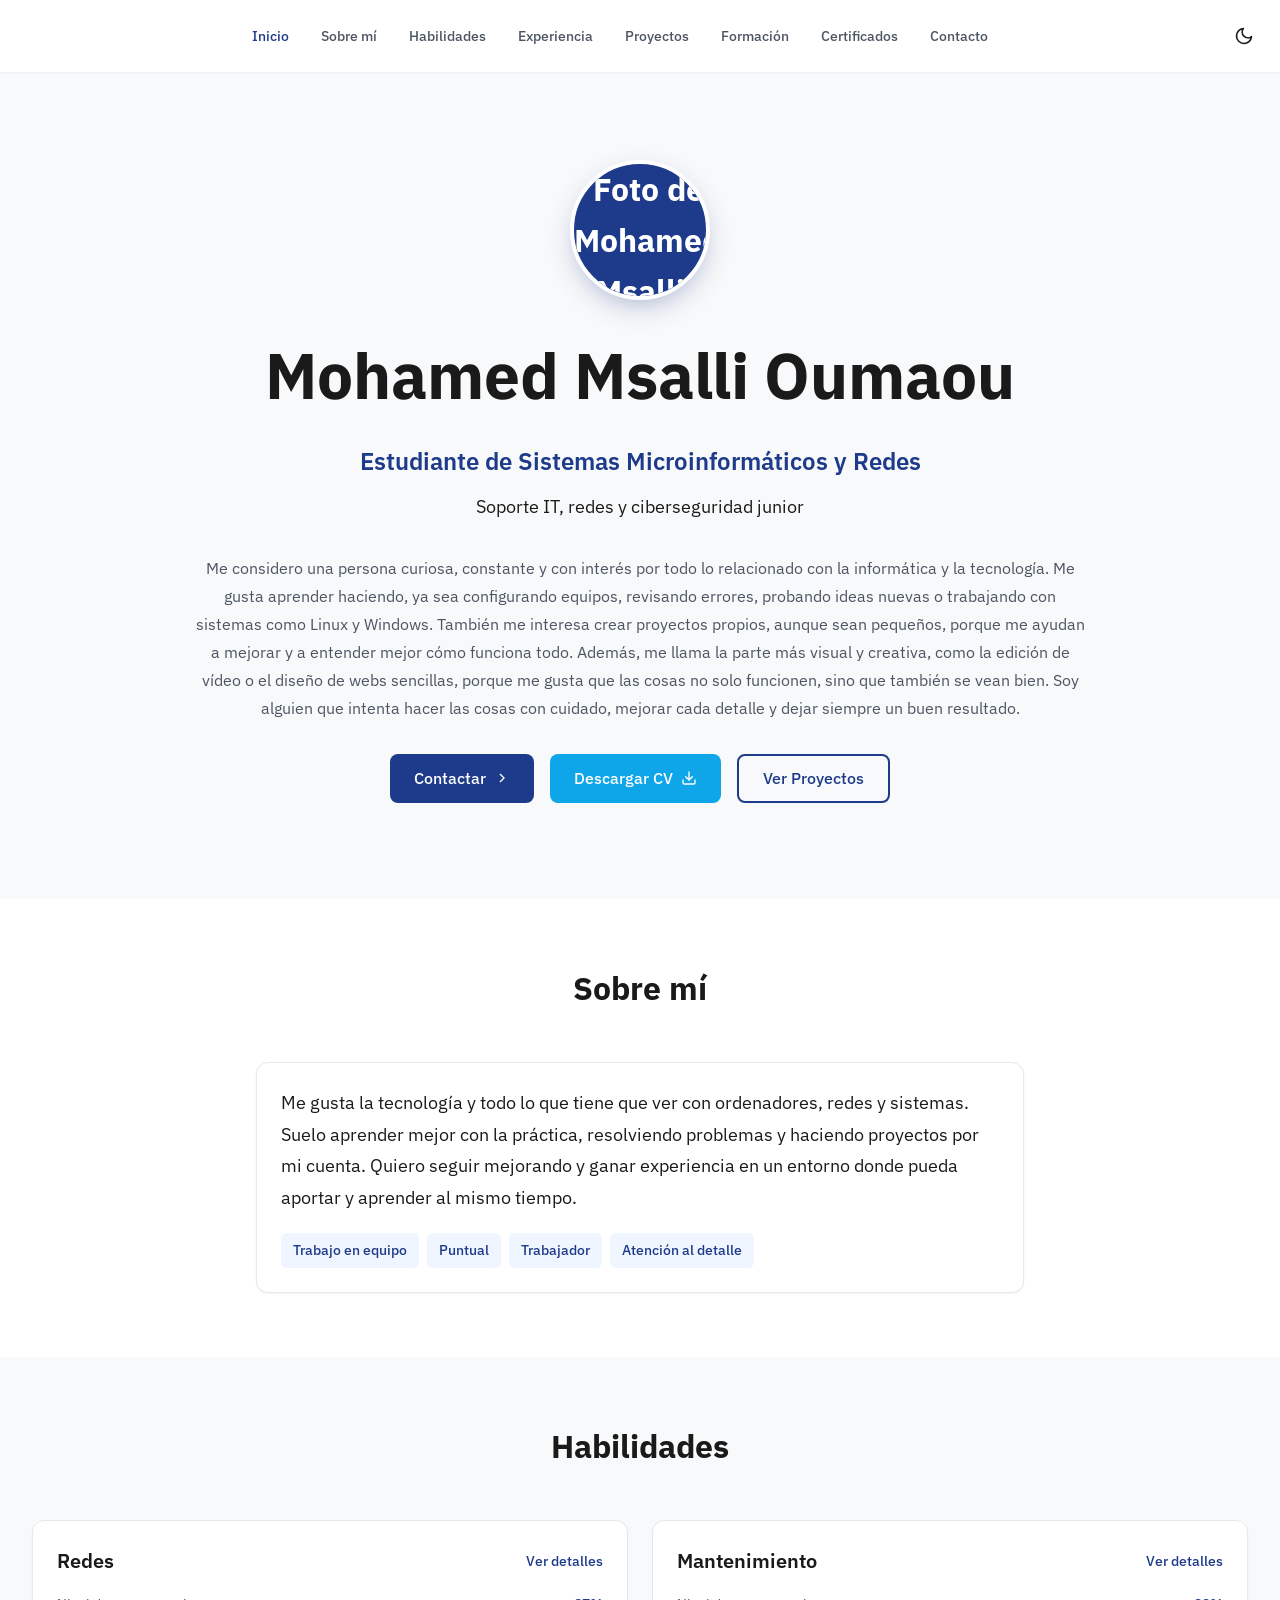
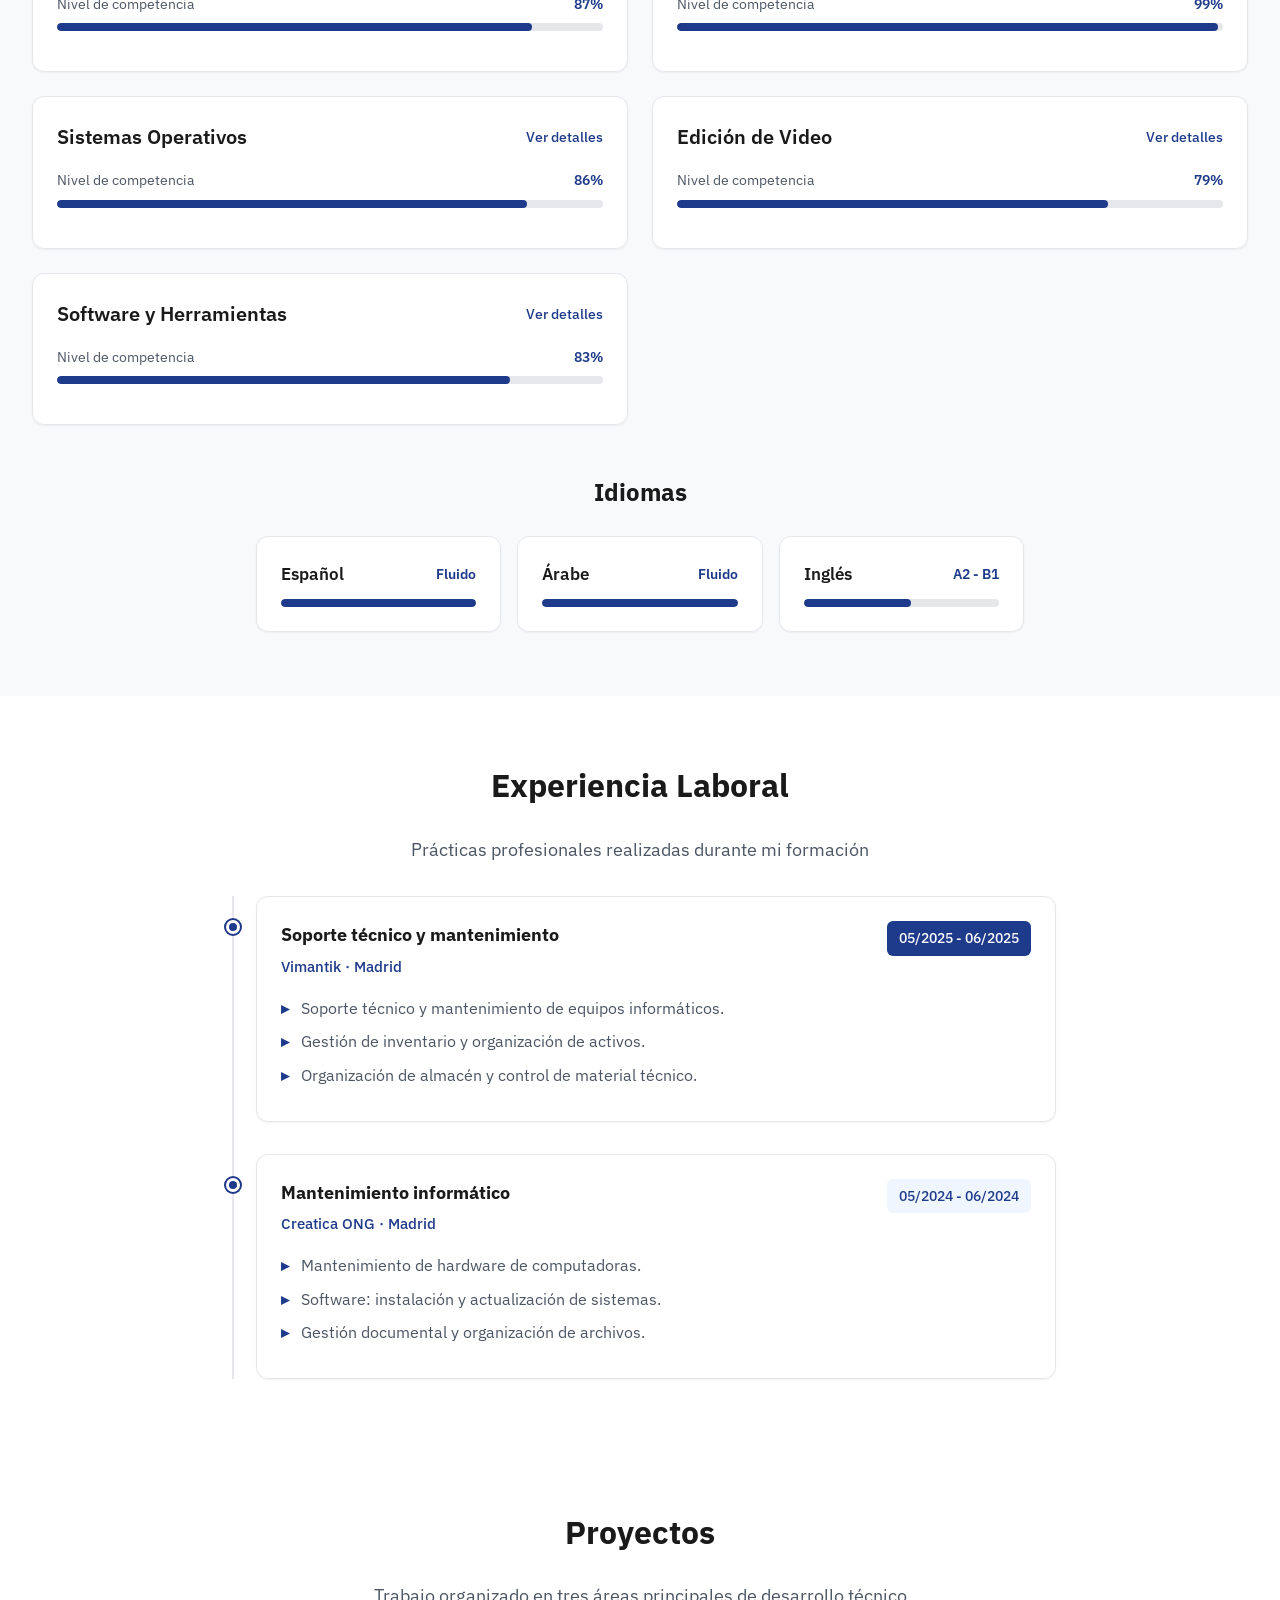
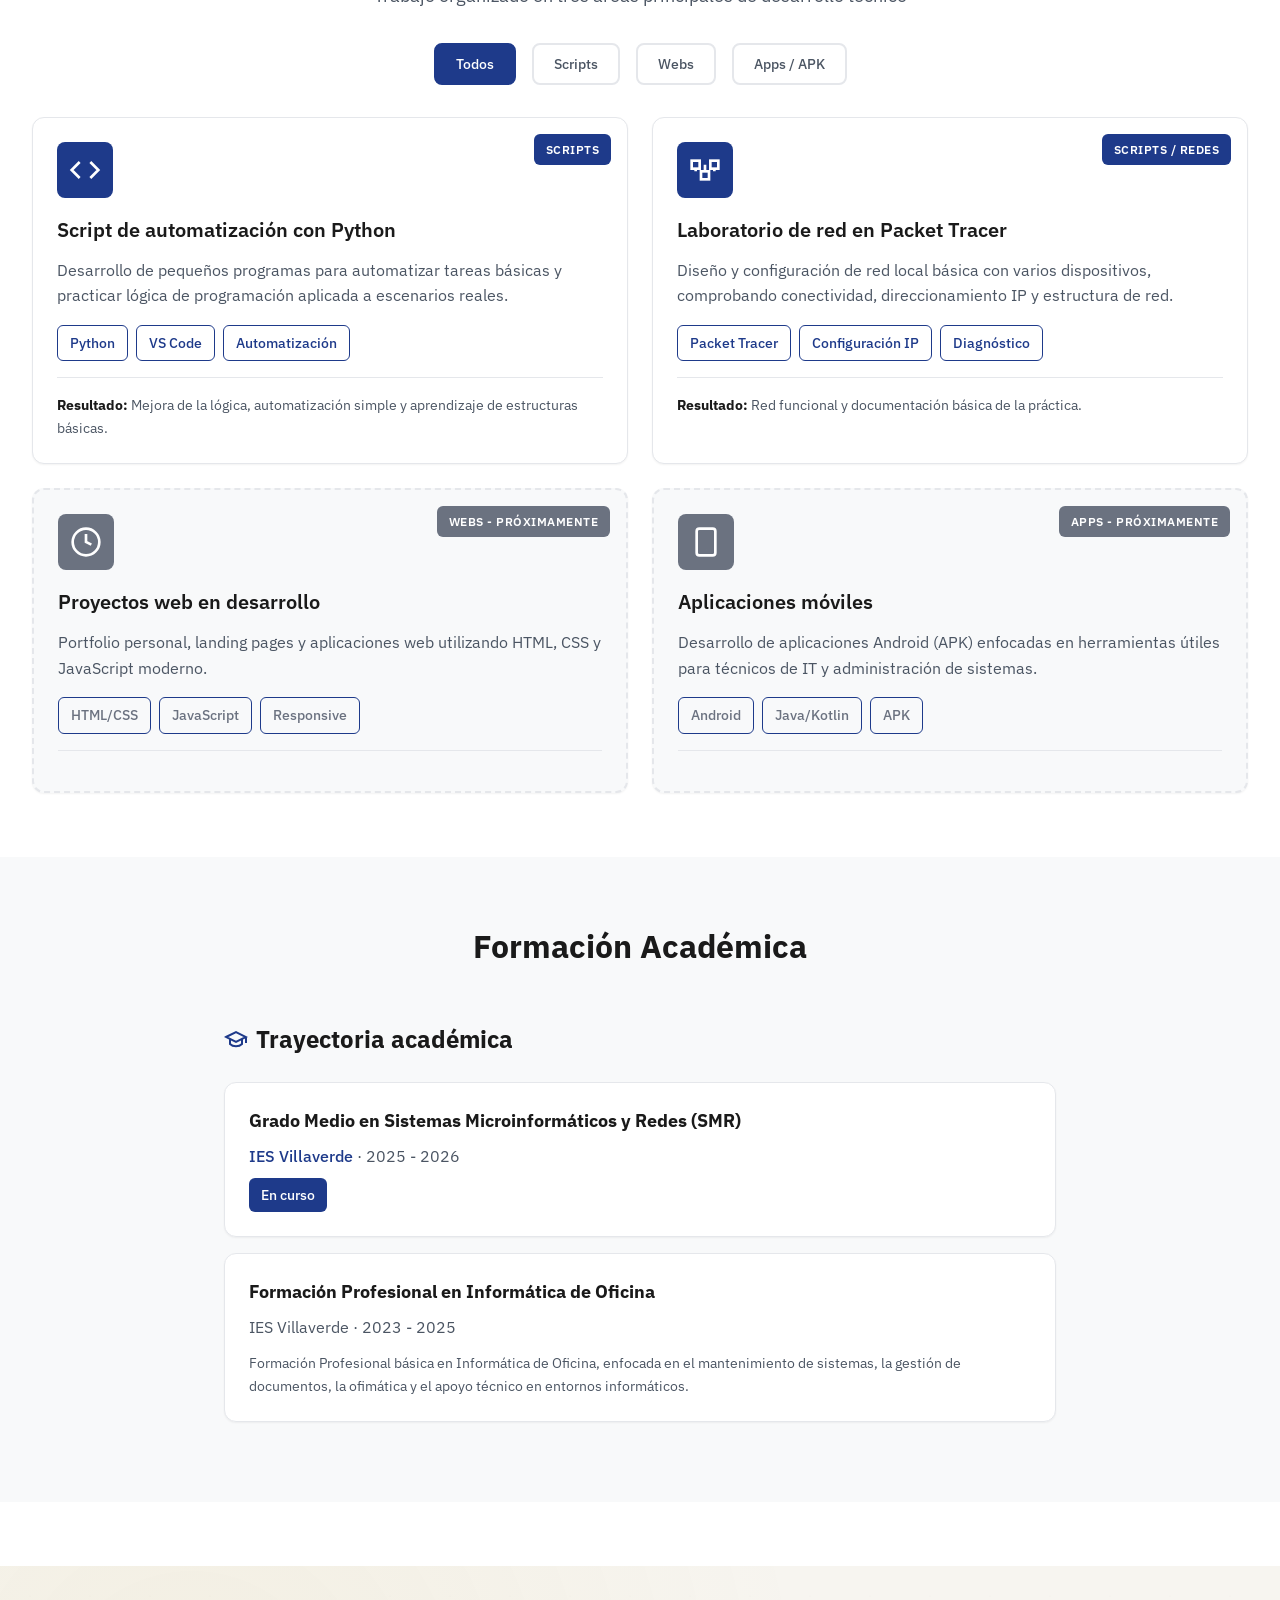
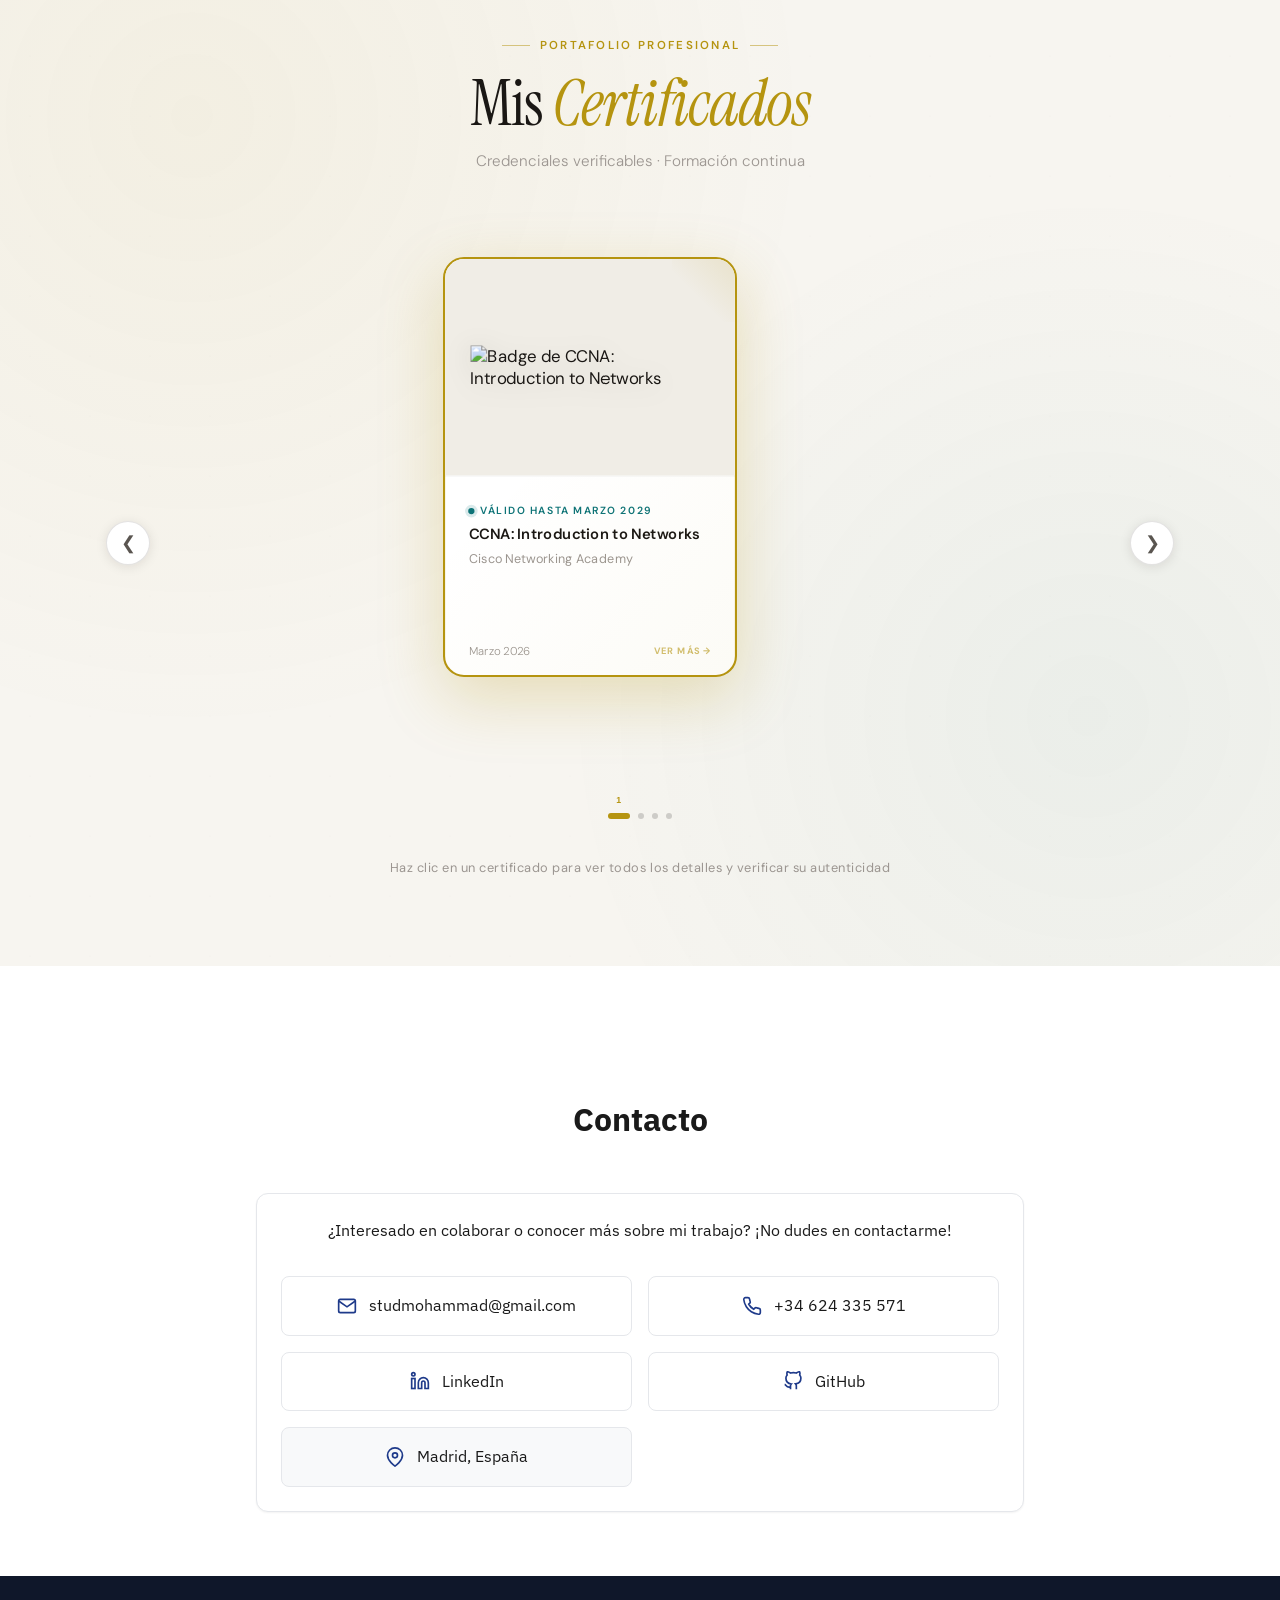
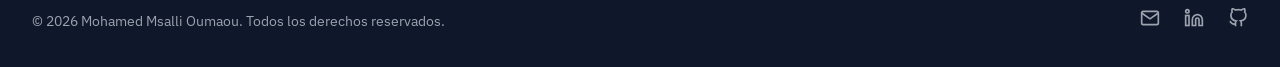
==== index.html @ a677945a "Actualizo descripciones personales, habilidades y categoría de Edición de Video" ====
<!DOCTYPE html>
<html lang="es">
<head>
    <meta charset="UTF-8">
    <meta name="viewport" content="width=device-width, initial-scale=1.0">
    <title>Mohamed Msalli Oumaou - Portfolio IT</title>
    <meta name="description" content="Portfolio de Mohamed Msalli Oumaou, estudiante de Sistemas Microinformáticos y Redes (SMR). Soporte IT, redes y ciberseguridad junior.">
    <meta name="author" content="Mohamed Msalli Oumaou">
    <meta name="theme-color" content="#1e3a8a">

    <!-- Open Graph -->
    <meta property="og:title" content="Mohamed Msalli Oumaou - Portfolio IT">
    <meta property="og:description" content="Estudiante SMR. Soporte IT, redes y ciberseguridad junior.">
    <meta property="og:type" content="website">
    <meta property="og:image" content="https://customer-assets.emergentagent.com/job_portfolio-dev-36/artifacts/97a8u0k9_17430.png">

    <!-- Favicon (emoji en SVG, sin descarga adicional) -->
    <link rel="icon" href="data:image/svg+xml,%3Csvg xmlns='http://www.w3.org/2000/svg' viewBox='0 0 100 100'%3E%3Crect width='100' height='100' rx='20' fill='%231e3a8a'/%3E%3Ctext x='50' y='67' font-size='55' font-family='Arial' font-weight='bold' text-anchor='middle' fill='white'%3EMM%3C/text%3E%3C/svg%3E">

    <link rel="stylesheet" href="style.css">
    <link rel="preconnect" href="https://fonts.googleapis.com">
    <link rel="preconnect" href="https://fonts.gstatic.com" crossorigin>
    <link href="https://fonts.googleapis.com/css2?family=IBM+Plex+Sans:wght@300;400;500;600;700&display=swap" rel="stylesheet">
</head>
<body>
    <!-- Header -->
    <header id="header" class="header">
        <div class="container">
            <div class="header-content">
                <button class="logo" onclick="scrollToSection('inicio')" aria-label="Ir al inicio"> </button>

                <!-- Desktop Navigation -->
                <nav class="nav-desktop" aria-label="Navegación principal">
                    <button class="nav-link" data-section="inicio">Inicio</button>
                    <button class="nav-link" data-section="sobre-mi">Sobre mí</button>
                    <button class="nav-link" data-section="habilidades">Habilidades</button>
                    <button class="nav-link" data-section="experiencia">Experiencia</button>
                    <button class="nav-link" data-section="proyectos">Proyectos</button>
                    <button class="nav-link" data-section="formacion">Formación</button>
                    <button class="nav-link" data-section="certificados">Certificados</button>
                    <button class="nav-link" data-section="contacto">Contacto</button>
                </nav>

                <div class="header-actions">
                    <!-- Dark mode toggle -->
                    <button class="theme-toggle" id="themeToggle" aria-label="Cambiar modo oscuro / claro" title="Cambiar tema">
                        <svg class="icon-sun" viewBox="0 0 24 24" fill="none" stroke="currentColor" stroke-width="2" stroke-linecap="round" stroke-linejoin="round">
                            <circle cx="12" cy="12" r="5"/>
                            <line x1="12" y1="1" x2="12" y2="3"/>
                            <line x1="12" y1="21" x2="12" y2="23"/>
                            <line x1="4.22" y1="4.22" x2="5.64" y2="5.64"/>
                            <line x1="18.36" y1="18.36" x2="19.78" y2="19.78"/>
                            <line x1="1" y1="12" x2="3" y2="12"/>
                            <line x1="21" y1="12" x2="23" y2="12"/>
                            <line x1="4.22" y1="19.78" x2="5.64" y2="18.36"/>
                            <line x1="18.36" y1="5.64" x2="19.78" y2="4.22"/>
                        </svg>
                        <svg class="icon-moon" viewBox="0 0 24 24" fill="none" stroke="currentColor" stroke-width="2" stroke-linecap="round" stroke-linejoin="round">
                            <path d="M21 12.79A9 9 0 1 1 11.21 3 7 7 0 0 0 21 12.79z"/>
                        </svg>
                    </button>

                    <!-- Mobile Menu Button -->
                    <button class="menu-toggle" id="menuToggle" aria-label="Abrir menú" aria-expanded="false">
                        <span class="hamburger"></span>
                    </button>
                </div>
            </div>

            <!-- Mobile Navigation -->
            <nav class="nav-mobile" id="navMobile" aria-label="Navegación móvil">
                <button class="nav-link" data-section="inicio">Inicio</button>
                <button class="nav-link" data-section="sobre-mi">Sobre mí</button>
                <button class="nav-link" data-section="habilidades">Habilidades</button>
                <button class="nav-link" data-section="experiencia">Experiencia</button>
                <button class="nav-link" data-section="proyectos">Proyectos</button>
                <button class="nav-link" data-section="formacion">Formación</button>
                <button class="nav-link" data-section="certificados">Certificados</button>
                <button class="nav-link" data-section="contacto">Contacto</button>
            </nav>
        </div>
    </header>

    <!-- Hero Section -->
    <section id="inicio" class="hero">
        <div class="container">
            <div class="hero-content">
                <div class="avatar avatar-photo">
                    <img src="https://customer-assets.emergentagent.com/job_portfolio-dev-36/artifacts/97a8u0k9_17430.png" alt="Foto de Mohamed Msalli Oumaou">
                </div>
                <h1 class="hero-title">Mohamed Msalli Oumaou</h1>
                <p class="hero-subtitle">Estudiante de Sistemas Microinformáticos y Redes</p>
                <p class="hero-role">Soporte IT, redes y ciberseguridad junior</p>
                <p class="hero-description">Me considero una persona curiosa, constante y con interés por todo lo relacionado con la informática y la tecnología. Me gusta aprender haciendo, ya sea configurando equipos, revisando errores, probando ideas nuevas o trabajando con sistemas como Linux y Windows. También me interesa crear proyectos propios, aunque sean pequeños, porque me ayudan a mejorar y a entender mejor cómo funciona todo. Además, me llama la parte más visual y creativa, como la edición de vídeo o el diseño de webs sencillas, porque me gusta que las cosas no solo funcionen, sino que también se vean bien. Soy alguien que intenta hacer las cosas con cuidado, mejorar cada detalle y dejar siempre un buen resultado.</p>
                <div class="hero-buttons">
                    <button class="btn btn-primary" onclick="scrollToSection('contacto')">
                        Contactar
                        <svg class="icon" viewBox="0 0 24 24" fill="none" stroke="currentColor" stroke-width="2">
                            <path d="M9 18l6-6-6-6"/>
                        </svg>
                    </button>
                    <a class="btn btn-primary btn-download" href="CV_Mohamed_Msalli_Oumaou.pdf" download>
                        Descargar CV
                        <svg class="icon" viewBox="0 0 24 24" fill="none" stroke="currentColor" stroke-width="2" stroke-linecap="round" stroke-linejoin="round">
                            <path d="M21 15v4a2 2 0 0 1-2 2H5a2 2 0 0 1-2-2v-4"/>
                            <polyline points="7 10 12 15 17 10"/>
                            <line x1="12" y1="15" x2="12" y2="3"/>
                        </svg>
                    </a>
                    <button class="btn btn-outline" onclick="scrollToSection('proyectos')">Ver Proyectos</button>
                </div>
            </div>
        </div>
    </section>

    <!-- About Section -->
    <section id="sobre-mi" class="about">
        <div class="container">
            <h2 class="section-title">Sobre mí</h2>
            <div class="about-content">
                <div class="card">
                    <p class="about-text">Me gusta la tecnología y todo lo que tiene que ver con ordenadores, redes y sistemas. Suelo aprender mejor con la práctica, resolviendo problemas y haciendo proyectos por mi cuenta. Quiero seguir mejorando y ganar experiencia en un entorno donde pueda aportar y aprender al mismo tiempo.</p>
                    <div class="about-tags">
                        <span class="badge">Trabajo en equipo</span>
                        <span class="badge">Puntual</span>
                        <span class="badge">Trabajador</span>
                        <span class="badge">Atención al detalle</span>
                    </div>
                </div>
            </div>
        </div>
    </section>

    <!-- Skills Section -->
    <section id="habilidades" class="skills">
        <div class="container">
            <h2 class="section-title">Habilidades</h2>
            <div class="skills-grid" id="skillsGrid">
                <!-- Skills will be dynamically generated -->
            </div>

            <!-- Idiomas -->
            <h3 class="subsection-title">Idiomas</h3>
            <div class="languages-grid">
                <div class="card language-card">
                    <div class="language-header">
                        <span class="language-name">Español</span>
                        <span class="language-level">Fluido</span>
                    </div>
                    <div class="progress-bar">
                        <div class="progress-fill" style="width: 100%;"></div>
                    </div>
                </div>
                <div class="card language-card">
                    <div class="language-header">
                        <span class="language-name">Árabe</span>
                        <span class="language-level">Fluido</span>
                    </div>
                    <div class="progress-bar">
                        <div class="progress-fill" style="width: 100%;"></div>
                    </div>
                </div>
                <div class="card language-card">
                    <div class="language-header">
                        <span class="language-name">Inglés</span>
                        <span class="language-level">A2 - B1</span>
                    </div>
                    <div class="progress-bar">
                        <div class="progress-fill" style="width: 55%;"></div>
                    </div>
                </div>
            </div>
        </div>
    </section>

    <!-- Experience Section -->
    <section id="experiencia" class="experience">
        <div class="container">
            <h2 class="section-title">Experiencia Laboral</h2>
            <p class="section-subtitle">Prácticas profesionales realizadas durante mi formación</p>

            <div class="timeline">
                <div class="timeline-item">
                    <div class="timeline-dot"></div>
                    <div class="card timeline-card">
                        <div class="timeline-header">
                            <div>
                                <h3 class="timeline-role">Soporte técnico y mantenimiento</h3>
                                <a href="https://www.vimantik.com" target="_blank" rel="noopener noreferrer" class="timeline-company">Vimantik · Madrid</a>
                            </div>
                            <span class="badge badge-active">05/2025 - 06/2025</span>
                        </div>
                        <ul class="timeline-tasks">
                            <li>Soporte técnico y mantenimiento de equipos informáticos.</li>
                            <li>Gestión de inventario y organización de activos.</li>
                            <li>Organización de almacén y control de material técnico.</li>
                        </ul>
                    </div>
                </div>

                <div class="timeline-item">
                    <div class="timeline-dot"></div>
                    <div class="card timeline-card">
                        <div class="timeline-header">
                            <div>
                                <h3 class="timeline-role">Mantenimiento informático</h3>
                                <a href="https://www.creatica.ong/" target="_blank" rel="noopener noreferrer" class="timeline-company">Creatica ONG · Madrid</a>
                            </div>
                            <span class="badge">05/2024 - 06/2024</span>
                        </div>
                        <ul class="timeline-tasks">
                            <li>Mantenimiento de hardware de computadoras.</li>
                            <li>Software: instalación y actualización de sistemas.</li>
                            <li>Gestión documental y organización de archivos.</li>
                        </ul>
                    </div>
                </div>
            </div>
        </div>
    </section>

    <!-- Projects Section -->
    <section id="proyectos" class="projects">
        <div class="container">
            <h2 class="section-title">Proyectos</h2>
            <p class="section-subtitle">Trabajo organizado en tres áreas principales de desarrollo técnico</p>

            <!-- Project Categories -->
            <div class="project-categories">
                <button class="category-btn active" data-category="all">Todos</button>
                <button class="category-btn" data-category="scripts">Scripts</button>
                <button class="category-btn" data-category="webs">Webs</button>
                <button class="category-btn" data-category="apps">Apps / APK</button>
            </div>

            <div class="projects-grid">
                <div class="card project-card" data-category="scripts">
                    <span class="project-category-badge">Scripts</span>
                    <div class="project-icon">
                        <svg viewBox="0 0 24 24" fill="none" stroke="currentColor" stroke-width="2">
                            <polyline points="16 18 22 12 16 6"/>
                            <polyline points="8 6 2 12 8 18"/>
                        </svg>
                    </div>
                    <h3 class="project-title">Script de automatización con Python</h3>
                    <p class="project-description">Desarrollo de pequeños programas para automatizar tareas básicas y practicar lógica de programación aplicada a escenarios reales.</p>
                    <div class="project-tools">
                        <span class="badge">Python</span>
                        <span class="badge">VS Code</span>
                        <span class="badge">Automatización</span>
                    </div>
                    <div class="project-result">
                        <strong>Resultado:</strong> Mejora de la lógica, automatización simple y aprendizaje de estructuras básicas.
                    </div>
                </div>

                <div class="card project-card" data-category="scripts">
                    <span class="project-category-badge">Scripts / Redes</span>
                    <div class="project-icon">
                        <svg viewBox="0 0 24 24" fill="none" stroke="currentColor" stroke-width="2">
                            <rect x="2" y="5" width="6" height="6"/>
                            <rect x="16" y="5" width="6" height="6"/>
                            <rect x="9" y="13" width="6" height="6"/>
                            <path d="M5 11v2M19 11v2M12 13V8"/>
                        </svg>
                    </div>
                    <h3 class="project-title">Laboratorio de red en Packet Tracer</h3>
                    <p class="project-description">Diseño y configuración de red local básica con varios dispositivos, comprobando conectividad, direccionamiento IP y estructura de red.</p>
                    <div class="project-tools">
                        <span class="badge">Packet Tracer</span>
                        <span class="badge">Configuración IP</span>
                        <span class="badge">Diagnóstico</span>
                    </div>
                    <div class="project-result">
                        <strong>Resultado:</strong> Red funcional y documentación básica de la práctica.
                    </div>
                </div>

                <div class="card project-card project-placeholder" data-category="webs">
                    <span class="project-category-badge badge-future">Webs - Próximamente</span>
                    <div class="project-icon project-icon-future">
                        <svg viewBox="0 0 24 24" fill="none" stroke="currentColor" stroke-width="2">
                            <circle cx="12" cy="12" r="10"/>
                            <polyline points="12 6 12 12 16 14"/>
                        </svg>
                    </div>
                    <h3 class="project-title">Proyectos web en desarrollo</h3>
                    <p class="project-description">Portfolio personal, landing pages y aplicaciones web utilizando HTML, CSS y JavaScript moderno.</p>
                    <div class="project-tools">
                        <span class="badge badge-outline">HTML/CSS</span>
                        <span class="badge badge-outline">JavaScript</span>
                        <span class="badge badge-outline">Responsive</span>
                    </div>
                </div>

                <div class="card project-card project-placeholder" data-category="apps">
                    <span class="project-category-badge badge-future">Apps - Próximamente</span>
                    <div class="project-icon project-icon-future">
                        <svg viewBox="0 0 24 24" fill="none" stroke="currentColor" stroke-width="2">
                            <rect x="5" y="2" width="14" height="20" rx="2" ry="2"/>
                            <line x1="12" y1="18" x2="12.01" y2="18"/>
                        </svg>
                    </div>
                    <h3 class="project-title">Aplicaciones móviles</h3>
                    <p class="project-description">Desarrollo de aplicaciones Android (APK) enfocadas en herramientas útiles para técnicos de IT y administración de sistemas.</p>
                    <div class="project-tools">
                        <span class="badge badge-outline">Android</span>
                        <span class="badge badge-outline">Java/Kotlin</span>
                        <span class="badge badge-outline">APK</span>
                    </div>
                </div>
            </div>
        </div>
    </section>

    <!-- Education Section -->
    <section id="formacion" class="education">
        <div class="container">
            <h2 class="section-title">Formación Académica</h2>
            <div class="education-single">
                <div class="education-column">
                    <h3 class="column-title">
                        <svg class="icon" viewBox="0 0 24 24" fill="none" stroke="currentColor" stroke-width="2">
                            <path d="M22 10v6M2 10l10-5 10 5-10 5z"/>
                            <path d="M6 12v5c3 3 9 3 12 0v-5"/>
                        </svg>
                        Trayectoria académica
                    </h3>
                    <div class="card edu-card">
                        <h4 class="edu-title">Grado Medio en Sistemas Microinformáticos y Redes (SMR)</h4>
                        <p class="edu-institution">
                            <a href="https://site.educa.madrid.org/ies.villaverde.madrid/" target="_blank" rel="noopener noreferrer">IES Villaverde</a>
                            · 2025 - 2026
                        </p>
                        <span class="badge badge-active">En curso</span>
                    </div>
                    <div class="card edu-card">
                        <h4 class="edu-title">Formación Profesional en Informática de Oficina</h4>
                        <p class="edu-institution">IES Villaverde · 2023 - 2025</p>
                        <p class="edu-description">Formación Profesional básica en Informática de Oficina, enfocada en el mantenimiento de sistemas, la gestión de documentos, la ofimática y el apoyo técnico en entornos informáticos.</p>
                    </div>
                </div>
            </div>
        </div>
    </section>

    <!-- Certificates Section (premium 3D carousel) -->
    <section id="certificados" class="certificates-section">
        <div class="container certificates-section-inner">
            <iframe
                id="certsFrame"
                src="certificados-premium.html"
                title="Certificados"
                loading="lazy"
                class="certs-iframe"
            ></iframe>
        </div>
    </section>

    <!-- Contact Section -->
    <section id="contacto" class="contact">
        <div class="container">
            <h2 class="section-title">Contacto</h2>
            <div class="contact-content">
                <div class="card">
                    <p class="contact-intro">¿Interesado en colaborar o conocer más sobre mi trabajo? ¡No dudes en contactarme!</p>
                    <div class="contact-grid">
                        <a href="mailto:studmohammad@gmail.com" class="contact-item">
                            <svg class="icon" viewBox="0 0 24 24" fill="none" stroke="currentColor" stroke-width="2">
                                <path d="M4 4h16c1.1 0 2 .9 2 2v12c0 1.1-.9 2-2 2H4c-1.1 0-2-.9-2-2V6c0-1.1.9-2 2-2z"/>
                                <polyline points="22,6 12,13 2,6"/>
                            </svg>
                            <span>studmohammad@gmail.com</span>
                        </a>
                        <a href="tel:+34624335571" class="contact-item">
                            <svg class="icon" viewBox="0 0 24 24" fill="none" stroke="currentColor" stroke-width="2">
                                <path d="M22 16.92v3a2 2 0 0 1-2.18 2 19.79 19.79 0 0 1-8.63-3.07 19.5 19.5 0 0 1-6-6 19.79 19.79 0 0 1-3.07-8.67A2 2 0 0 1 4.11 2h3a2 2 0 0 1 2 1.72 12.84 12.84 0 0 0 .7 2.81 2 2 0 0 1-.45 2.11L8.09 9.91a16 16 0 0 0 6 6l1.27-1.27a2 2 0 0 1 2.11-.45 12.84 12.84 0 0 0 2.81.7A2 2 0 0 1 22 16.92z"/>
                            </svg>
                            <span>+34 624 335 571</span>
                        </a>
                        <a href="https://linkedin.com/in/mohamed-msalli" target="_blank" rel="noopener noreferrer" class="contact-item">
                            <svg class="icon" viewBox="0 0 24 24" fill="none" stroke="currentColor" stroke-width="2">
                                <path d="M16 8a6 6 0 0 1 6 6v7h-4v-7a2 2 0 0 0-2-2 2 2 0 0 0-2 2v7h-4v-7a6 6 0 0 1 6-6z"/>
                                <rect x="2" y="9" width="4" height="12"/>
                                <circle cx="4" cy="4" r="2"/>
                            </svg>
                            <span>LinkedIn</span>
                        </a>
                        <a href="https://github.com/mohamedmsalli" target="_blank" rel="noopener noreferrer" class="contact-item">
                            <svg class="icon" viewBox="0 0 24 24" fill="none" stroke="currentColor" stroke-width="2">
                                <path d="M9 19c-5 1.5-5-2.5-7-3m14 6v-3.87a3.37 3.37 0 0 0-.94-2.61c3.14-.35 6.44-1.54 6.44-7A5.44 5.44 0 0 0 20 4.77 5.07 5.07 0 0 0 19.91 1S18.73.65 16 2.48a13.38 13.38 0 0 0-7 0C6.27.65 5.09 1 5.09 1A5.07 5.07 0 0 0 5 4.77a5.44 5.44 0 0 0-1.5 3.78c0 5.42 3.3 6.61 6.44 7A3.37 3.37 0 0 0 9 18.13V22"/>
                            </svg>
                            <span>GitHub</span>
                        </a>
                        <div class="contact-item contact-location">
                            <svg class="icon" viewBox="0 0 24 24" fill="none" stroke="currentColor" stroke-width="2">
                                <path d="M21 10c0 7-9 13-9 13s-9-6-9-13a9 9 0 0 1 18 0z"/>
                                <circle cx="12" cy="10" r="3"/>
                            </svg>
                            <span>Madrid, España</span>
                        </div>
                    </div>
                </div>
            </div>
        </div>
    </section>

    <!-- Footer -->
    <footer class="footer">
        <div class="container">
            <div class="footer-content">
                <p class="footer-text">© 2026 Mohamed Msalli Oumaou. Todos los derechos reservados.</p>
                <div class="footer-links">
                    <a href="mailto:studmohammad@gmail.com" class="footer-icon" aria-label="Email">
                        <svg viewBox="0 0 24 24" fill="none" stroke="currentColor" stroke-width="2">
                            <path d="M4 4h16c1.1 0 2 .9 2 2v12c0 1.1-.9 2-2 2H4c-1.1 0-2-.9-2-2V6c0-1.1.9-2 2-2z"/>
                            <polyline points="22,6 12,13 2,6"/>
                        </svg>
                    </a>
                    <a href="https://linkedin.com/in/mohamed-msalli" target="_blank" rel="noopener noreferrer" class="footer-icon" aria-label="LinkedIn">
                        <svg viewBox="0 0 24 24" fill="none" stroke="currentColor" stroke-width="2">
                            <path d="M16 8a6 6 0 0 1 6 6v7h-4v-7a2 2 0 0 0-2-2 2 2 0 0 0-2 2v7h-4v-7a6 6 0 0 1 6-6z"/>
                            <rect x="2" y="9" width="4" height="12"/>
                            <circle cx="4" cy="4" r="2"/>
                        </svg>
                    </a>
                    <a href="https://github.com/mohamedmsalli" target="_blank" rel="noopener noreferrer" class="footer-icon" aria-label="GitHub">
                        <svg viewBox="0 0 24 24" fill="none" stroke="currentColor" stroke-width="2">
                            <path d="M9 19c-5 1.5-5-2.5-7-3m14 6v-3.87a3.37 3.37 0 0 0-.94-2.61c3.14-.35 6.44-1.54 6.44-7A5.44 5.44 0 0 0 20 4.77 5.07 5.07 0 0 0 19.91 1S18.73.65 16 2.48a13.38 13.38 0 0 0-7 0C6.27.65 5.09 1 5.09 1A5.07 5.07 0 0 0 5 4.77a5.44 5.44 0 0 0-1.5 3.78c0 5.42 3.3 6.61 6.44 7A3.37 3.37 0 0 0 9 18.13V22"/>
                        </svg>
                    </a>
                </div>
            </div>
        </div>
    </footer>

    <!-- Certificate Modal -->
    <div id="certificateModal" class="modal" role="dialog" aria-modal="true" aria-labelledby="modalCertTitle">
        <div class="modal-content">
            <button class="modal-close" onclick="closeCertificateModal()" aria-label="Cerrar">
                <svg viewBox="0 0 24 24" fill="none" stroke="currentColor" stroke-width="2">
                    <line x1="18" y1="6" x2="6" y2="18"/>
                    <line x1="6" y1="6" x2="18" y2="18"/>
                </svg>
            </button>
            <div class="modal-body">
                <div class="modal-image-container">
                    <img id="modalCertImage" src="" alt="Certificado" class="modal-cert-image">
                    <div class="modal-zoom-controls">
                        <button onclick="zoomCertificate('in')" class="zoom-btn" aria-label="Acercar">
                            <svg viewBox="0 0 24 24" fill="none" stroke="currentColor" stroke-width="2">
                                <circle cx="11" cy="11" r="8"/>
                                <path d="m21 21-4.35-4.35"/>
                                <line x1="11" y1="8" x2="11" y2="14"/>
                                <line x1="8" y1="11" x2="14" y2="11"/>
                            </svg>
                        </button>
                        <button onclick="zoomCertificate('out')" class="zoom-btn" aria-label="Alejar">
                            <svg viewBox="0 0 24 24" fill="none" stroke="currentColor" stroke-width="2">
                                <circle cx="11" cy="11" r="8"/>
                                <path d="m21 21-4.35-4.35"/>
                                <line x1="8" y1="11" x2="14" y2="11"/>
                            </svg>
                        </button>
                        <button onclick="zoomCertificate('reset')" class="zoom-btn" aria-label="Restablecer zoom">
                            <svg viewBox="0 0 24 24" fill="none" stroke="currentColor" stroke-width="2">
                                <path d="M1 4v6h6"/>
                                <path d="M3.51 15a9 9 0 1 0 2.13-9.36L1 10"/>
                            </svg>
                        </button>
                    </div>
                </div>
                <div class="modal-info">
                    <h3 id="modalCertTitle">Certificado</h3>
                    <p id="modalCertIssuer"></p>
                    <p id="modalCertDate"></p>
                    <a id="modalCertVerify" href="#" target="_blank" rel="noopener noreferrer" class="modal-verify-btn">
                        <svg viewBox="0 0 24 24" fill="none" stroke="currentColor" stroke-width="2">
                            <polyline points="9 11 12 14 22 4"/>
                            <path d="M21 12v7a2 2 0 0 1-2 2H5a2 2 0 0 1-2-2V5a2 2 0 0 1 2-2h11"/>
                        </svg>
                        Verificar Autenticidad
                    </a>
                </div>
            </div>
        </div>
    </div>

    <script src="script.js"></script>
</body>
</html>
---- style.css ----
/* ============================================
   Reset y Variables
   ============================================ */
* {
    margin: 0;
    padding: 0;
    box-sizing: border-box;
}

:root {
    --primary-color: #1e3a8a;
    --primary-hover: #1e40af;
    --primary-dark: #0f172a;
    --secondary-color: #0ea5e9;
    --text-primary: #1a1a1a;
    --text-secondary: #4b5563;
    --text-light: #6b7280;
    --bg-primary: #ffffff;
    --bg-secondary: #f8f9fa;
    --bg-hover: #f1f5f9;
    --border-color: #e5e7eb;
    --badge-bg: #eff6ff;
    --badge-bg-hover: #dbeafe;
    --progress-track: #e5e7eb;
    --scrollbar-track: #f1f1f1;
    --shadow-sm: 0 1px 2px 0 rgba(0, 0, 0, 0.05);
    --shadow-md: 0 4px 6px -1px rgba(0, 0, 0, 0.1);
    --shadow-lg: 0 10px 15px -3px rgba(0, 0, 0, 0.1);
    --transition: all 0.3s ease;
}

/* ============================================
   Modo Oscuro (sólo cambia colores, no layout)
   ============================================ */
body.dark {
    --primary-color: #60a5fa;
    --primary-hover: #3b82f6;
    --primary-dark: #020617;
    --secondary-color: #38bdf8;
    --text-primary: #f1f5f9;
    --text-secondary: #cbd5e1;
    --text-light: #94a3b8;
    --bg-primary: #0f172a;
    --bg-secondary: #020617;
    --bg-hover: #1e293b;
    --border-color: #1e293b;
    --badge-bg: #1e293b;
    --badge-bg-hover: #334155;
    --progress-track: #1e293b;
    --scrollbar-track: #0f172a;
    --shadow-sm: 0 1px 2px 0 rgba(0, 0, 0, 0.3);
    --shadow-md: 0 4px 6px -1px rgba(0, 0, 0, 0.4);
    --shadow-lg: 0 10px 15px -3px rgba(0, 0, 0, 0.5);
}

html {
    scroll-behavior: smooth;
}

body {
    font-family: 'IBM Plex Sans', -apple-system, BlinkMacSystemFont, 'Segoe UI', 'Roboto', sans-serif;
    -webkit-font-smoothing: antialiased;
    -moz-osx-font-smoothing: grayscale;
    color: var(--text-primary);
    background-color: var(--bg-secondary);
    line-height: 1.6;
    transition: background-color 0.3s ease, color 0.3s ease;
}

.container {
    max-width: 1280px;
    margin: 0 auto;
    padding: 0 1rem;
}

/* ============================================
   Header
   ============================================ */
.header {
    position: fixed;
    top: 0;
    left: 0;
    right: 0;
    background: var(--bg-primary);
    box-shadow: var(--shadow-sm);
    z-index: 1000;
    transition: var(--transition);
}

.header-content {
    display: flex;
    justify-content: space-between;
    align-items: center;
    padding: 1rem 0;
}

.logo {
    font-size: 1.25rem;
    font-weight: 700;
    color: var(--text-primary);
    background: none;
    border: none;
    cursor: pointer;
    transition: var(--transition);
}

.logo:hover {
    color: var(--primary-color);
}

.nav-desktop {
    display: none;
    gap: 2rem;
}

.nav-link {
    background: none;
    border: none;
    font-size: 0.875rem;
    font-weight: 500;
    color: var(--text-secondary);
    cursor: pointer;
    transition: var(--transition);
    padding: 0.5rem 0;
    font-family: inherit;
}

.nav-link:hover,
.nav-link.active {
    color: var(--primary-color);
}

.header-actions {
    display: flex;
    align-items: center;
    gap: 0.5rem;
}

/* Theme toggle */
.theme-toggle {
    width: 40px;
    height: 40px;
    background: none;
    border: none;
    cursor: pointer;
    border-radius: 8px;
    display: flex;
    align-items: center;
    justify-content: center;
    color: var(--text-primary);
    transition: var(--transition);
}

.theme-toggle:hover {
    background: var(--bg-hover);
    color: var(--primary-color);
}

.theme-toggle svg {
    width: 20px;
    height: 20px;
}

.theme-toggle .icon-sun { display: none; }
.theme-toggle .icon-moon { display: block; }
body.dark .theme-toggle .icon-sun { display: block; }
body.dark .theme-toggle .icon-moon { display: none; }

.menu-toggle {
    display: flex;
    flex-direction: column;
    justify-content: center;
    align-items: center;
    width: 40px;
    height: 40px;
    background: none;
    border: none;
    cursor: pointer;
    border-radius: 8px;
    transition: var(--transition);
}

.menu-toggle:hover {
    background: var(--bg-hover);
}

.hamburger,
.hamburger::before,
.hamburger::after {
    width: 24px;
    height: 2px;
    background: var(--text-primary);
    transition: var(--transition);
}

.hamburger {
    position: relative;
}

.hamburger::before,
.hamburger::after {
    content: '';
    position: absolute;
    left: 0;
}

.hamburger::before { top: -8px; }
.hamburger::after { top: 8px; }

.menu-toggle.active .hamburger { background: transparent; }

.menu-toggle.active .hamburger::before {
    transform: rotate(45deg);
    top: 0;
}

.menu-toggle.active .hamburger::after {
    transform: rotate(-45deg);
    top: 0;
}

.nav-mobile {
    display: none;
    flex-direction: column;
    padding: 1rem 0;
    border-top: 1px solid var(--border-color);
    animation: slideDown 0.3s ease;
}

.nav-mobile.active { display: flex; }

.nav-mobile .nav-link {
    padding: 0.75rem 1rem;
    text-align: left;
    border-radius: 8px;
}

.nav-mobile .nav-link:hover,
.nav-mobile .nav-link.active {
    background: var(--bg-hover);
}

@media (min-width: 768px) {
    .nav-desktop { display: flex; }
    .menu-toggle { display: none; }
}

/* ============================================
   Hero Section
   ============================================ */
.hero {
    padding: 8rem 1rem 4rem;
    background: var(--bg-secondary);
    animation: fadeInUp 0.8s ease;
}

.hero-content {
    text-align: center;
    max-width: 56rem;
    margin: 0 auto;
}

.avatar {
    display: inline-flex;
    align-items: center;
    justify-content: center;
    width: 140px;
    height: 140px;
    border-radius: 50%;
    background: var(--primary-color);
    color: white;
    font-size: 2rem;
    font-weight: 700;
    margin-bottom: 1.5rem;
    animation: scaleIn 0.6s ease;
    overflow: hidden;
    box-shadow: 0 10px 30px -10px rgba(30, 58, 138, 0.45);
}

.avatar-photo {
    border: 4px solid var(--bg-primary);
}

.avatar-photo img {
    width: 100%;
    height: 100%;
    object-fit: cover;
    display: block;
}

.hero-title {
    font-size: 2.5rem;
    font-weight: 700;
    margin-bottom: 1rem;
    animation: fadeInUp 0.8s ease 0.2s backwards;
    color: var(--text-primary);
}

.hero-subtitle {
    font-size: 1.5rem;
    color: var(--primary-color);
    font-weight: 600;
    margin-bottom: 0.75rem;
    animation: fadeInUp 0.8s ease 0.3s backwards;
}

.hero-role {
    font-size: 1.125rem;
    color: var(--text-primary);
    margin-bottom: 2rem;
    animation: fadeInUp 0.8s ease 0.4s backwards;
}

.hero-description {
    color: var(--text-secondary);
    margin-bottom: 2rem;
    line-height: 1.75;
    animation: fadeInUp 0.8s ease 0.5s backwards;
}

.hero-buttons {
    display: flex;
    gap: 1rem;
    justify-content: center;
    flex-wrap: wrap;
    animation: fadeInUp 0.8s ease 0.6s backwards;
}

.btn {
    display: inline-flex;
    align-items: center;
    gap: 0.5rem;
    padding: 0.75rem 1.5rem;
    font-size: 1rem;
    font-weight: 500;
    border-radius: 8px;
    cursor: pointer;
    transition: var(--transition);
    border: none;
    font-family: inherit;
}

.btn-primary {
    background: var(--primary-color);
    color: white;
}

.btn-primary:hover {
    background: var(--primary-hover);
    transform: translateY(-2px);
    box-shadow: var(--shadow-md);
}

.btn-outline {
    background: transparent;
    color: var(--primary-color);
    border: 2px solid var(--primary-color);
}

.btn-outline:hover {
    background: var(--bg-hover);
    transform: translateY(-2px);
}

.btn .icon {
    width: 16px;
    height: 16px;
}

.btn-download {
    text-decoration: none;
    background: var(--secondary-color);
}

.btn-download:hover {
    background: var(--primary-hover);
    transform: translateY(-2px);
    box-shadow: var(--shadow-md);
}

/* ============================================
   Sections
   ============================================ */
section {
    padding: 4rem 1rem;
}

.about,
.projects,
.contact,
.experience,
.certificates-section {
    background: var(--bg-primary);
}

.section-title {
    text-align: center;
    font-size: 2rem;
    font-weight: 700;
    margin-bottom: 3rem;
    color: var(--text-primary);
    animation: fadeInUp 0.8s ease;
}

.subsection-title {
    text-align: center;
    font-size: 1.5rem;
    font-weight: 700;
    margin-top: 3rem;
    margin-bottom: 1.5rem;
    color: var(--text-primary);
}

/* Card */
.card {
    background: var(--bg-primary);
    border: 1px solid var(--border-color);
    border-radius: 12px;
    padding: 1.5rem;
    box-shadow: var(--shadow-sm);
    transition: var(--transition);
}

.card:hover { box-shadow: var(--shadow-md); }

/* About */
.about-content {
    max-width: 48rem;
    margin: 0 auto;
}

.about-text {
    font-size: 1.125rem;
    color: var(--text-primary);
    line-height: 1.75;
}

.about-tags {
    display: flex;
    flex-wrap: wrap;
    gap: 0.5rem;
    margin-top: 1.25rem;
}

/* ============================================
   Skills
   ============================================ */
.skills-grid {
    display: grid;
    grid-template-columns: 1fr;
    gap: 1.5rem;
}

.skill-card {
    cursor: pointer;
    position: relative;
    overflow: hidden;
}

.skill-header {
    display: flex;
    justify-content: space-between;
    align-items: center;
    margin-bottom: 1rem;
}

.skill-category {
    font-size: 1.25rem;
    font-weight: 600;
    color: var(--text-primary);
}

.skill-toggle {
    color: var(--primary-color);
    font-size: 0.875rem;
    font-weight: 500;
}

.skill-badges {
    display: flex;
    flex-wrap: wrap;
    gap: 0.5rem;
    margin-bottom: 1rem;
}

.badge {
    display: inline-block;
    padding: 0.375rem 0.75rem;
    font-size: 0.875rem;
    font-weight: 500;
    border-radius: 6px;
    background: var(--badge-bg);
    color: var(--primary-color);
    transition: var(--transition);
}

.badge:hover { background: var(--badge-bg-hover); }

.badge-active {
    background: var(--primary-color);
    color: white;
}

.progress-container { margin-top: 1rem; }

.progress-header {
    display: flex;
    justify-content: space-between;
    font-size: 0.875rem;
    margin-bottom: 0.5rem;
}

.progress-label { color: var(--text-secondary); }

.progress-value {
    color: var(--primary-color);
    font-weight: 600;
}

.progress-bar {
    width: 100%;
    height: 8px;
    background: var(--progress-track);
    border-radius: 4px;
    overflow: hidden;
}

.progress-fill {
    height: 100%;
    background: var(--primary-color);
    border-radius: 4px;
    transition: width 1s ease;
}

.skill-details {
    max-height: 0;
    overflow: hidden;
    transition: max-height 0.4s ease;
    margin-top: 1rem;
}

.skill-details.active { max-height: 1000px; }

.skill-items {
    display: flex;
    flex-direction: column;
    gap: 0.75rem;
    padding-top: 1rem;
    border-top: 1px solid var(--border-color);
}

.skill-item {
    display: flex;
    justify-content: space-between;
    align-items: center;
    font-size: 0.875rem;
}

.skill-item-name {
    color: var(--text-primary);
    font-weight: 500;
}

.skill-item-level {
    color: var(--primary-color);
    font-weight: 600;
}

/* Languages */
.languages-grid {
    display: grid;
    grid-template-columns: 1fr;
    gap: 1rem;
    max-width: 48rem;
    margin: 0 auto;
}

.language-header {
    display: flex;
    justify-content: space-between;
    align-items: center;
    margin-bottom: 0.75rem;
}

.language-name {
    font-size: 1.05rem;
    font-weight: 600;
    color: var(--text-primary);
}

.language-level {
    font-size: 0.875rem;
    color: var(--primary-color);
    font-weight: 600;
}

/* ============================================
   Experience timeline
   ============================================ */
.timeline {
    position: relative;
    max-width: 52rem;
    margin: 0 auto;
    padding-left: 2rem;
}

.timeline::before {
    content: '';
    position: absolute;
    top: 0;
    bottom: 0;
    left: 0.5rem;
    width: 2px;
    background: var(--border-color);
}

.timeline-item {
    position: relative;
    margin-bottom: 2rem;
}

.timeline-item:last-child { margin-bottom: 0; }

.timeline-dot {
    position: absolute;
    left: -1.85rem;
    top: 1.5rem;
    width: 14px;
    height: 14px;
    border-radius: 50%;
    background: var(--primary-color);
    border: 3px solid var(--bg-primary);
    box-shadow: 0 0 0 2px var(--primary-color);
}

.timeline-card { position: relative; }

.timeline-header {
    display: flex;
    justify-content: space-between;
    align-items: flex-start;
    flex-wrap: wrap;
    gap: 0.75rem;
    margin-bottom: 1rem;
}

.timeline-role {
    font-size: 1.125rem;
    font-weight: 700;
    color: var(--text-primary);
    margin-bottom: 0.25rem;
}

.timeline-company {
    color: var(--primary-color);
    font-weight: 500;
    text-decoration: none;
    font-size: 0.95rem;
}

.timeline-company:hover { text-decoration: underline; }

.timeline-tasks {
    list-style: none;
    padding: 0;
    margin: 0;
}

.timeline-tasks li {
    position: relative;
    padding-left: 1.25rem;
    color: var(--text-secondary);
    margin-bottom: 0.5rem;
    line-height: 1.6;
}

.timeline-tasks li::before {
    content: '▸';
    position: absolute;
    left: 0;
    color: var(--primary-color);
    font-weight: bold;
}

/* ============================================
   Projects
   ============================================ */
.projects-grid {
    display: grid;
    grid-template-columns: 1fr;
    gap: 1.5rem;
}

.project-card {
    position: relative;
    opacity: 1;
    transition: var(--transition);
}

.project-card:hover {
    transform: translateY(-4px);
    box-shadow: var(--shadow-lg);
}

.project-card.hidden { display: none; }

.project-icon {
    width: 56px;
    height: 56px;
    border-radius: 8px;
    background: var(--primary-color);
    color: white;
    display: flex;
    align-items: center;
    justify-content: center;
    margin-bottom: 1rem;
}

.project-icon svg { width: 32px; height: 32px; }

.project-title {
    font-size: 1.25rem;
    font-weight: 600;
    margin-bottom: 0.75rem;
    color: var(--text-primary);
}

.project-description {
    color: var(--text-secondary);
    margin-bottom: 1rem;
}

.project-tools {
    display: flex;
    flex-wrap: wrap;
    gap: 0.5rem;
    margin-bottom: 1rem;
    padding-bottom: 1rem;
    border-bottom: 1px solid var(--border-color);
}

.project-tools .badge {
    background: transparent;
    border: 1px solid var(--primary-color);
}

.project-result {
    font-size: 0.875rem;
    color: var(--text-secondary);
}

.project-result strong { color: var(--text-primary); }

.section-subtitle {
    text-align: center;
    color: var(--text-secondary);
    margin-top: -1.5rem;
    margin-bottom: 2rem;
    font-size: 1.125rem;
}

.project-categories {
    display: flex;
    justify-content: center;
    gap: 1rem;
    margin-bottom: 2rem;
    flex-wrap: wrap;
}

.category-btn {
    padding: 0.625rem 1.25rem;
    background: var(--bg-primary);
    border: 2px solid var(--border-color);
    border-radius: 8px;
    color: var(--text-secondary);
    font-weight: 500;
    font-size: 0.875rem;
    cursor: pointer;
    transition: var(--transition);
    font-family: inherit;
}

.category-btn:hover {
    border-color: var(--primary-color);
    color: var(--primary-color);
}

.category-btn.active {
    background: var(--primary-color);
    border-color: var(--primary-color);
    color: white;
}

.project-category-badge {
    position: absolute;
    top: 1rem;
    right: 1rem;
    background: var(--primary-color);
    color: white;
    font-size: 0.75rem;
    font-weight: 600;
    padding: 0.375rem 0.75rem;
    border-radius: 6px;
    text-transform: uppercase;
    letter-spacing: 0.5px;
}

.badge-future { background: var(--text-light); }

.project-placeholder {
    border: 2px dashed var(--border-color);
    background: var(--bg-secondary);
}

.project-placeholder:hover {
    transform: none;
    border-color: var(--primary-color);
}

.project-icon-future { background: var(--text-light); }

.badge-outline {
    background: transparent;
    border: 1px solid var(--text-light);
    color: var(--text-light);
}

/* ============================================
   Education
   ============================================ */
.education-grid {
    display: grid;
    grid-template-columns: 1fr;
    gap: 2rem;
}

.education-column {
    animation: fadeInUp 0.8s ease;
}

.column-title {
    font-size: 1.5rem;
    font-weight: 700;
    margin-bottom: 1.5rem;
    display: flex;
    align-items: center;
    gap: 0.5rem;
    color: var(--text-primary);
}

.column-title .icon {
    width: 24px;
    height: 24px;
    color: var(--primary-color);
}

.edu-card { margin-bottom: 1rem; }

.edu-title {
    font-size: 1.125rem;
    font-weight: 700;
    margin-bottom: 0.5rem;
    color: var(--text-primary);
}

.edu-institution {
    color: var(--text-secondary);
    margin-bottom: 0.5rem;
}

.edu-institution a {
    color: var(--primary-color);
    text-decoration: none;
    font-weight: 500;
}

.edu-institution a:hover { text-decoration: underline; }

.edu-description {
    font-size: 0.875rem;
    color: var(--text-secondary);
    margin-top: 0.75rem;
}

/* ============================================
   Certificates
   ============================================ */
.certificates-grid {
    display: grid;
    gap: 1.5rem;
}

.cert-card {
    background: var(--bg-primary);
    border: 1px solid var(--border-color);
    border-radius: 12px;
    overflow: hidden;
    box-shadow: var(--shadow-sm);
    transition: var(--transition);
}

.cert-card:hover {
    box-shadow: var(--shadow-lg);
    transform: translateY(-4px);
}

.cert-card-inner { display: flex; flex-direction: column; }

.cert-thumbnail {
    position: relative;
    height: 180px;
    overflow: hidden;
    background: var(--bg-secondary);
    cursor: pointer;
}

.cert-thumbnail img {
    width: 100%;
    height: 100%;
    object-fit: cover;
    transition: var(--transition);
}

.cert-card:hover .cert-thumbnail img { transform: scale(1.05); }

.cert-overlay {
    position: absolute;
    inset: 0;
    background: rgba(30, 58, 138, 0.9);
    display: flex;
    align-items: center;
    justify-content: center;
    opacity: 0;
    transition: var(--transition);
}

.cert-card:hover .cert-overlay { opacity: 1; }

.cert-btn {
    background: white;
    color: var(--primary-color);
    border: none;
    padding: 0.75rem 1.5rem;
    border-radius: 6px;
    font-weight: 600;
    font-size: 0.875rem;
    cursor: pointer;
    display: flex;
    align-items: center;
    gap: 0.5rem;
    transition: var(--transition);
    font-family: inherit;
}

.cert-btn svg { width: 18px; height: 18px; }
.cert-btn:hover { transform: scale(1.05); }
.cert-btn-view { background: white; }

.cert-info { padding: 1.25rem; }

.cert-card-title {
    font-size: 1.125rem;
    font-weight: 700;
    color: var(--text-primary);
    margin-bottom: 0.75rem;
    line-height: 1.4;
}

.cert-issuer,
.cert-date {
    display: flex;
    align-items: center;
    gap: 0.5rem;
    font-size: 0.875rem;
    color: var(--text-secondary);
    margin-bottom: 0.5rem;
}

.cert-icon {
    width: 16px;
    height: 16px;
    color: var(--primary-color);
    flex-shrink: 0;
}

.cert-description {
    font-size: 0.875rem;
    color: var(--text-secondary);
    line-height: 1.6;
    margin: 0.75rem 0 1rem;
    padding-top: 0.75rem;
    border-top: 1px solid var(--border-color);
}

.cert-actions { display: flex; gap: 0.75rem; flex-wrap: wrap; }

.cert-btn-primary {
    flex: 1;
    min-width: 140px;
    background: var(--primary-color);
    color: white;
    border: none;
    padding: 0.75rem 1rem;
    border-radius: 6px;
    font-weight: 600;
    font-size: 0.875rem;
    cursor: pointer;
    transition: var(--transition);
    font-family: inherit;
}

.cert-btn-primary:hover {
    background: var(--primary-hover);
    transform: translateY(-2px);
}

.cert-btn-secondary {
    background: transparent;
    color: var(--primary-color);
    border: 2px solid var(--primary-color);
    padding: 0.75rem 1rem;
    border-radius: 6px;
    font-weight: 600;
    font-size: 0.875rem;
    cursor: pointer;
    transition: var(--transition);
    display: flex;
    align-items: center;
    gap: 0.5rem;
    text-decoration: none;
}

.cert-btn-secondary svg { width: 16px; height: 16px; }

.cert-btn-secondary:hover {
    background: var(--bg-hover);
    transform: translateY(-2px);
}

/* ============================================
   Contact
   ============================================ */
.contact-content {
    max-width: 48rem;
    margin: 0 auto;
}

.contact-intro {
    text-align: center;
    color: var(--text-primary);
    margin-bottom: 2rem;
}

.contact-grid {
    display: grid;
    grid-template-columns: 1fr;
    gap: 1rem;
}

.contact-item {
    display: flex;
    align-items: center;
    justify-content: center;
    gap: 0.75rem;
    padding: 1rem;
    border: 1px solid var(--border-color);
    border-radius: 8px;
    text-decoration: none;
    color: var(--text-primary);
    transition: var(--transition);
    word-break: break-word;
    text-align: center;
}

.contact-item:hover {
    background: var(--bg-hover);
    border-color: var(--primary-color);
    color: var(--primary-color);
}

.contact-location {
    background: var(--bg-secondary);
    cursor: default;
}

.contact-location:hover {
    background: var(--bg-secondary);
    border-color: var(--border-color);
    color: var(--text-primary);
}

.contact-item .icon {
    width: 20px;
    height: 20px;
    color: var(--primary-color);
    flex-shrink: 0;
}

/* ============================================
   Footer
   ============================================ */
.footer {
    background: var(--primary-dark);
    color: white;
    padding: 2rem 1rem;
}

.footer-content {
    display: flex;
    flex-direction: column;
    align-items: center;
    gap: 1rem;
}

.footer-text {
    font-size: 0.875rem;
    color: #9ca3af;
}

.footer-links {
    display: flex;
    gap: 1.5rem;
}

.footer-icon {
    color: #9ca3af;
    transition: var(--transition);
}

.footer-icon:hover { color: white; }
.footer-icon svg { width: 20px; height: 20px; }

/* ============================================
   Certificate Modal  (BUG FIX: antes era rojo)
   ============================================ */
.modal {
    display: none;
    position: fixed;
    inset: 0;
    background: rgba(0, 0, 0, 0.85);
    z-index: 2000;
    align-items: center;
    justify-content: center;
    padding: 1rem;
    animation: fadeIn 0.3s ease;
}

.modal.active { display: flex; }

.modal-content {
    background: var(--bg-primary);
    border-radius: 16px;
    max-width: 1200px;
    width: 100%;
    max-height: 90vh;
    overflow: hidden;
    position: relative;
    animation: scaleIn 0.3s ease;
}

.modal-close {
    position: absolute;
    top: 1rem;
    right: 1rem;
    background: rgba(0, 0, 0, 0.5);
    color: white;
    border: none;
    width: 40px;
    height: 40px;
    border-radius: 50%;
    cursor: pointer;
    display: flex;
    align-items: center;
    justify-content: center;
    z-index: 10;
    transition: var(--transition);
}

.modal-close:hover {
    background: rgba(0, 0, 0, 0.8);
    transform: rotate(90deg);
}

.modal-close svg { width: 24px; height: 24px; }

.modal-body {
    display: flex;
    flex-direction: column;
    gap: 1.5rem;
    padding: 2rem;
    max-height: 90vh;
    overflow-y: auto;
}

.modal-image-container {
    position: relative;
    background: var(--bg-secondary);
    border-radius: 8px;
    overflow: hidden;
    display: flex;
    align-items: center;
    justify-content: center;
    min-height: 400px;
}

.modal-cert-image {
    max-width: 100%;
    height: auto;
    display: block;
    transition: transform 0.3s ease;
    cursor: zoom-in;
}

.modal-cert-image.zoomed { cursor: zoom-out; }

.modal-zoom-controls {
    position: absolute;
    bottom: 1rem;
    right: 1rem;
    display: flex;
    gap: 0.5rem;
    background: rgba(0, 0, 0, 0.7);
    padding: 0.5rem;
    border-radius: 8px;
}

.zoom-btn {
    background: white;
    color: var(--primary-color);
    border: none;
    width: 36px;
    height: 36px;
    border-radius: 6px;
    cursor: pointer;
    display: flex;
    align-items: center;
    justify-content: center;
    transition: var(--transition);
}

.zoom-btn:hover {
    background: var(--primary-color);
    color: white;
}

.zoom-btn svg { width: 20px; height: 20px; }

.modal-info { text-align: center; }

.modal-info h3 {
    font-size: 1.5rem;
    font-weight: 700;
    margin-bottom: 0.75rem;
    color: var(--text-primary);
}

.modal-info p {
    color: var(--text-secondary);
    margin-bottom: 0.5rem;
}

.modal-verify-btn {
    display: inline-flex;
    align-items: center;
    gap: 0.5rem;
    background: var(--primary-color);
    color: white;
    padding: 0.875rem 1.5rem;
    border-radius: 8px;
    font-weight: 600;
    text-decoration: none;
    margin-top: 1rem;
    transition: var(--transition);
}

.modal-verify-btn:hover {
    background: var(--primary-hover);
    transform: translateY(-2px);
}

.modal-verify-btn svg { width: 20px; height: 20px; }

/* ============================================
   Animaciones
   ============================================ */
@keyframes fadeInUp {
    from { opacity: 0; transform: translateY(30px); }
    to { opacity: 1; transform: translateY(0); }
}

@keyframes fadeIn {
    from { opacity: 0; }
    to { opacity: 1; }
}

@keyframes scaleIn {
    from { opacity: 0; transform: scale(0.8); }
    to { opacity: 1; transform: scale(1); }
}

@keyframes slideDown {
    from { opacity: 0; transform: translateY(-10px); }
    to { opacity: 1; transform: translateY(0); }
}

/* ============================================
   Responsive
   ============================================ */
@media (min-width: 640px) {
    .contact-grid { grid-template-columns: repeat(2, 1fr); }
    .languages-grid { grid-template-columns: repeat(3, 1fr); }
}

@media (min-width: 768px) {
    .hero { padding: 10rem 1rem 6rem; }
    .hero-title { font-size: 3.5rem; }
    .skills-grid { grid-template-columns: repeat(2, 1fr); }
    .projects-grid { grid-template-columns: repeat(2, 1fr); }
    .education-grid { grid-template-columns: repeat(2, 1fr); }
    .footer-content { flex-direction: row; justify-content: space-between; }
    .modal-body { flex-direction: row; }
    .modal-image-container { flex: 2; }
    .modal-info { flex: 1; text-align: left; }
    .certificates-grid { grid-template-columns: repeat(2, 1fr); }
}

@media (min-width: 1024px) {
    .hero-title { font-size: 4rem; }
    .projects-grid { grid-template-columns: repeat(2, 1fr); }
}

/* ============================================
   Education single-column (sin certificados)
   ============================================ */
.education-single {
    max-width: 52rem;
    margin: 0 auto;
}

/* ============================================
   Certificates section (3D carousel iframe)
   ============================================ */
.certificates-section {
    padding: 4rem 0;
}

.certificates-section-inner {
    padding: 0;
    max-width: 100%;
}

.certs-iframe {
    width: 100%;
    height: 1000px;
    border: 0;
    display: block;
    background: transparent;
    border-radius: 0;
}

@media (max-width: 900px) {
    .certs-iframe { height: 1050px; }
}

@media (max-width: 700px) {
    .certs-iframe { height: 880px; }
}

/* Scrollbar */
::-webkit-scrollbar { width: 10px; }
::-webkit-scrollbar-track { background: var(--scrollbar-track); }
::-webkit-scrollbar-thumb {
    background: var(--primary-color);
    border-radius: 5px;
}
::-webkit-scrollbar-thumb:hover { background: var(--primary-dark); }
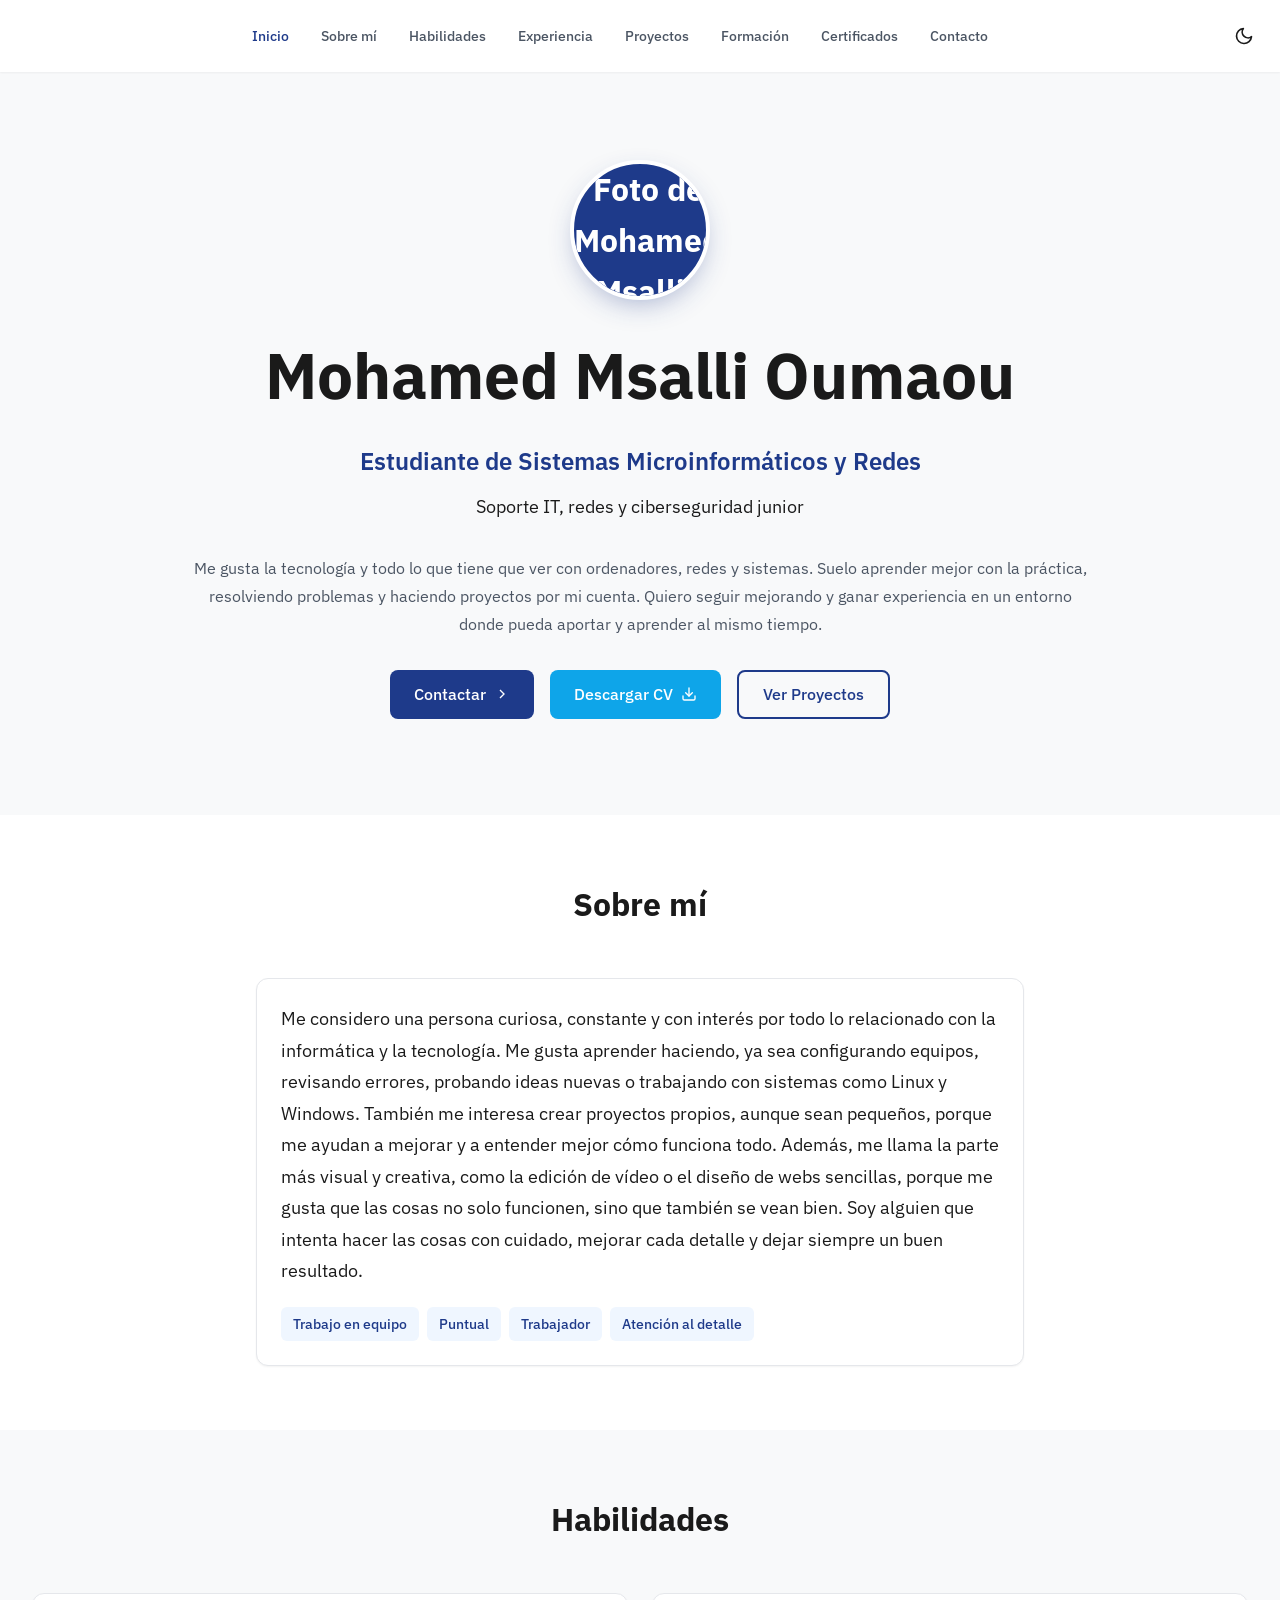
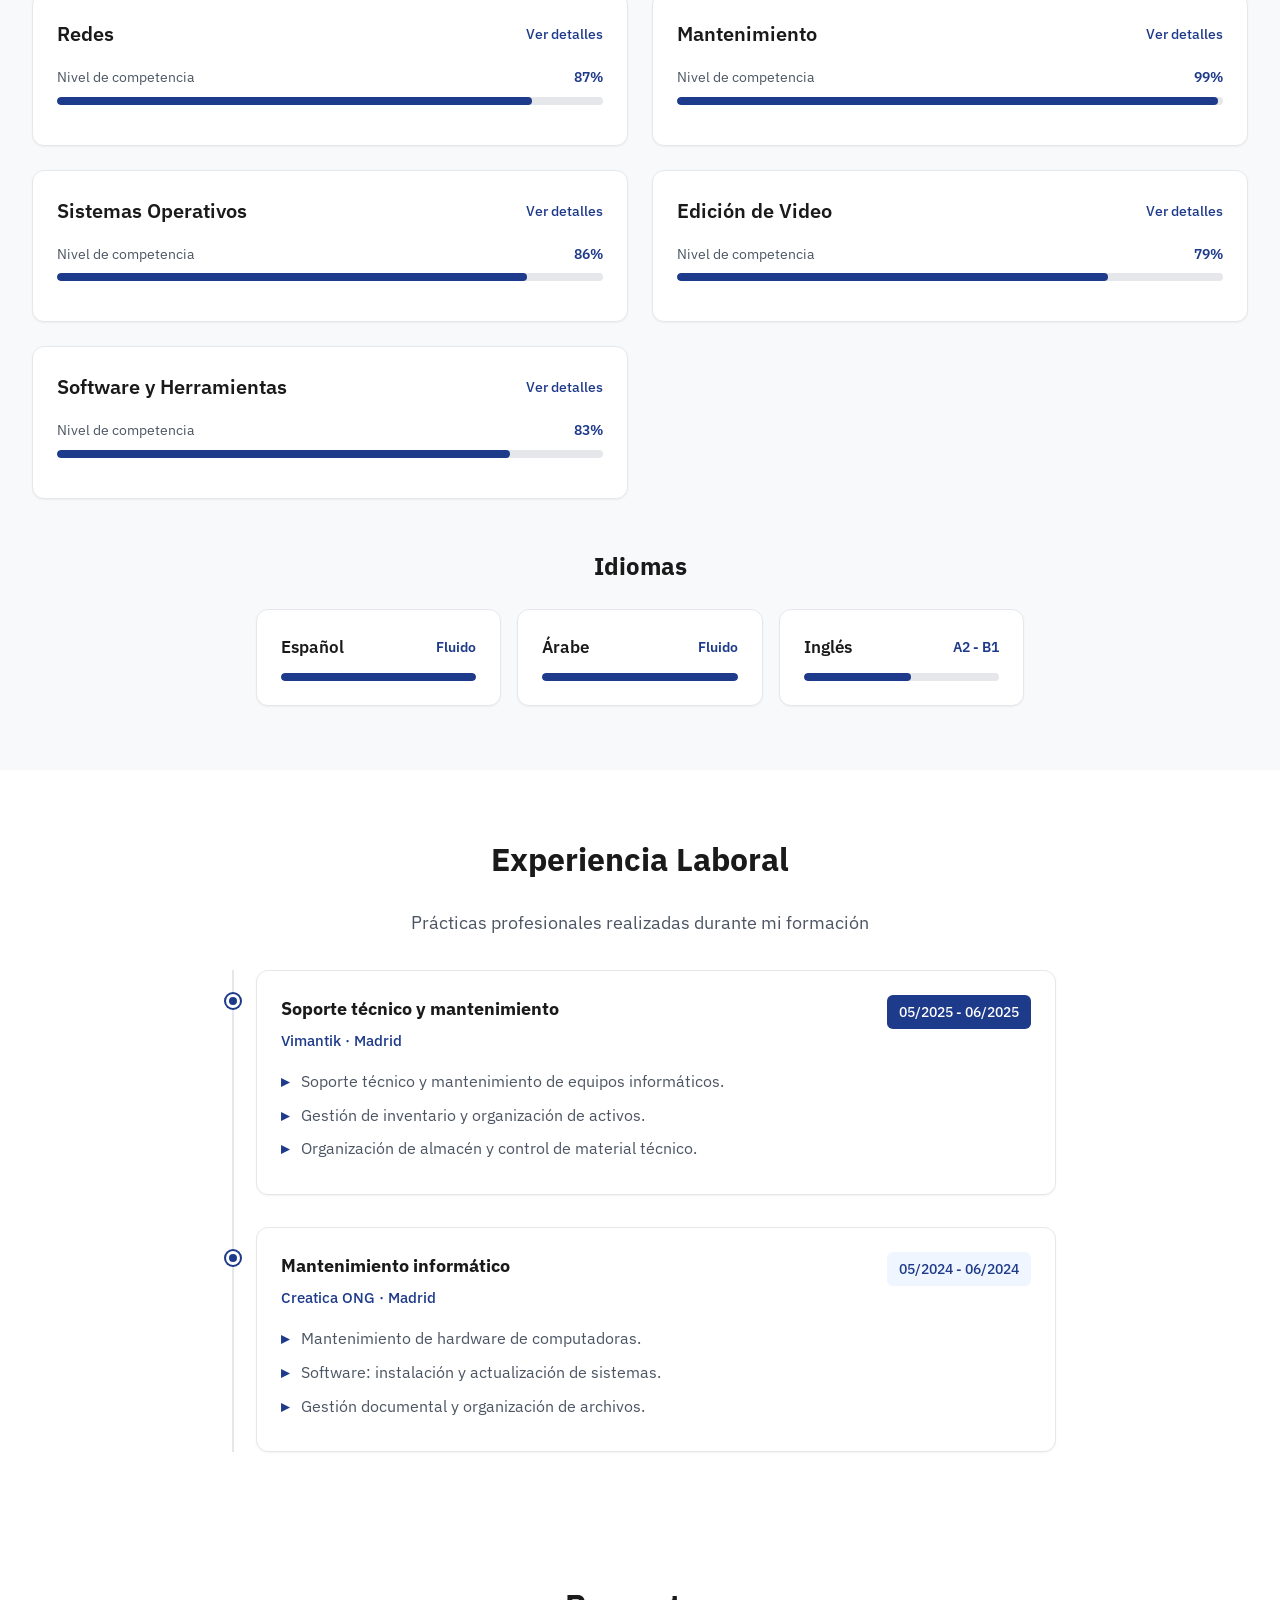
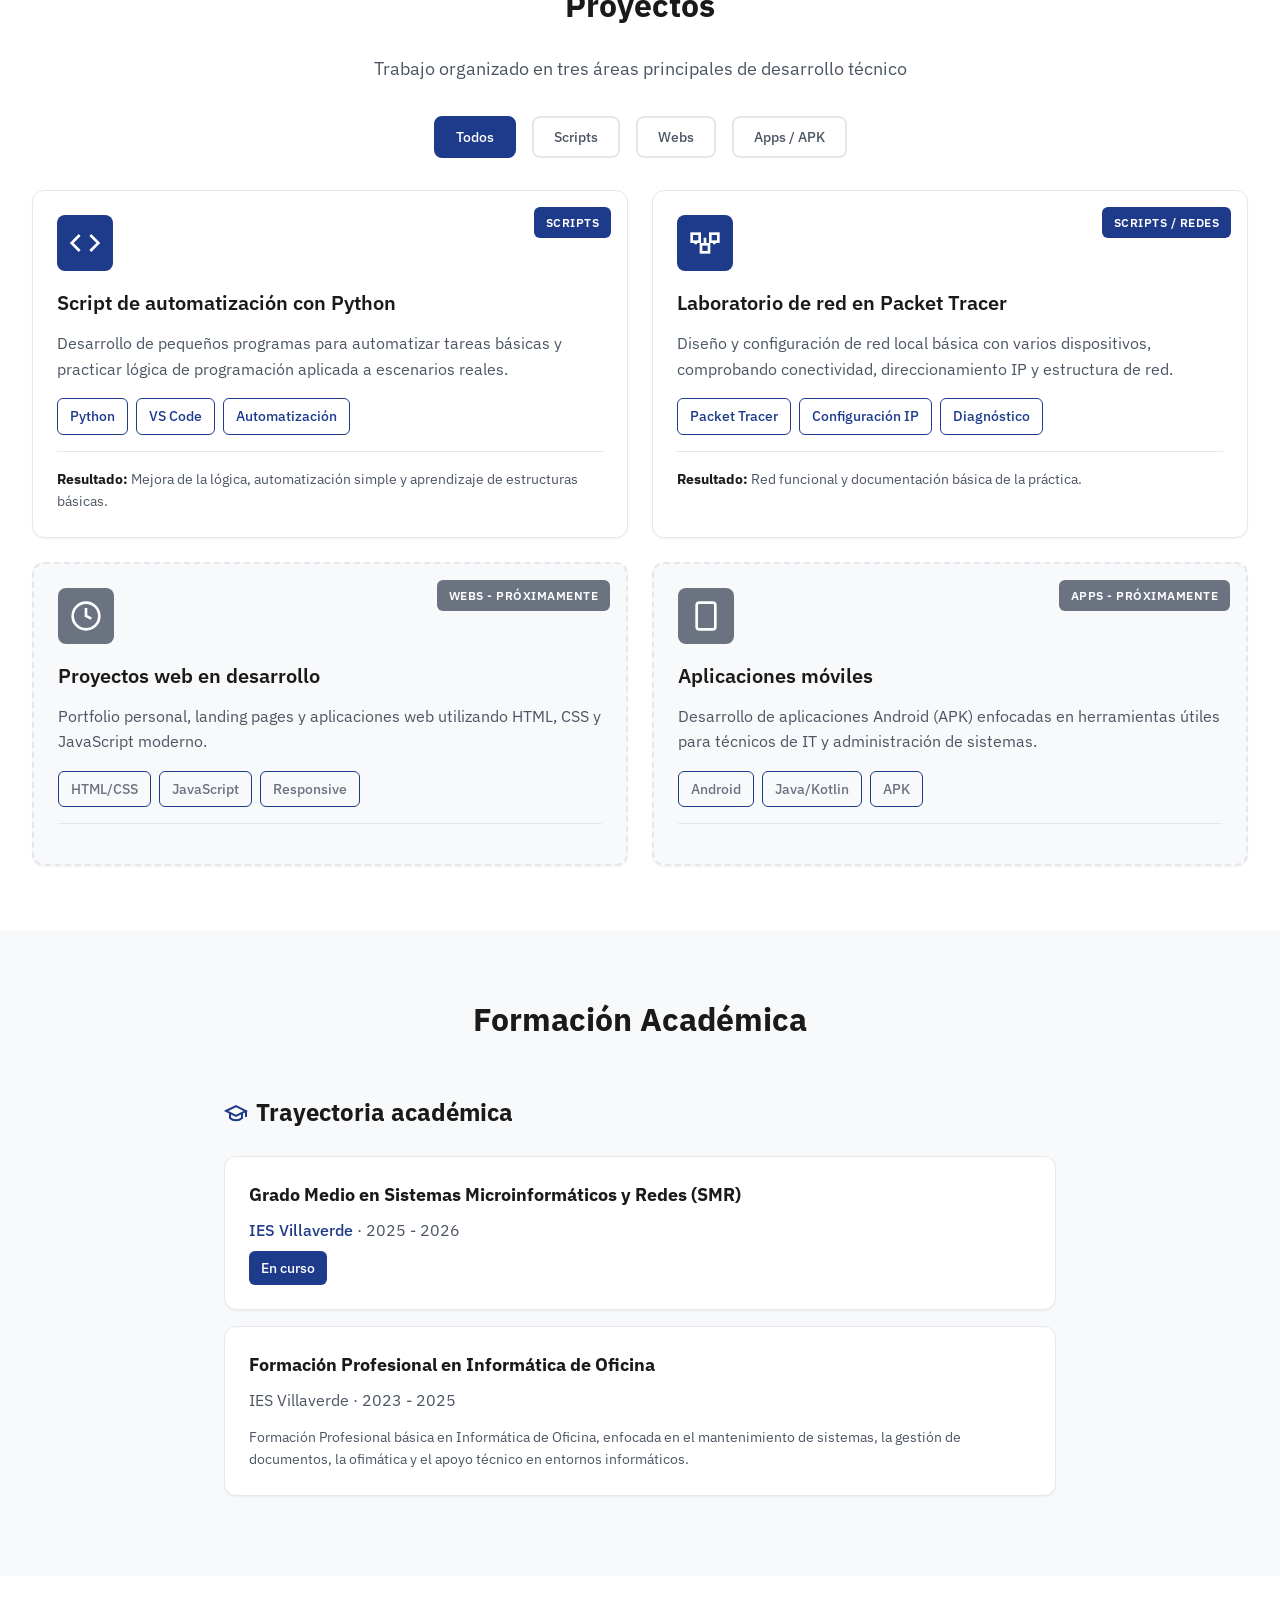
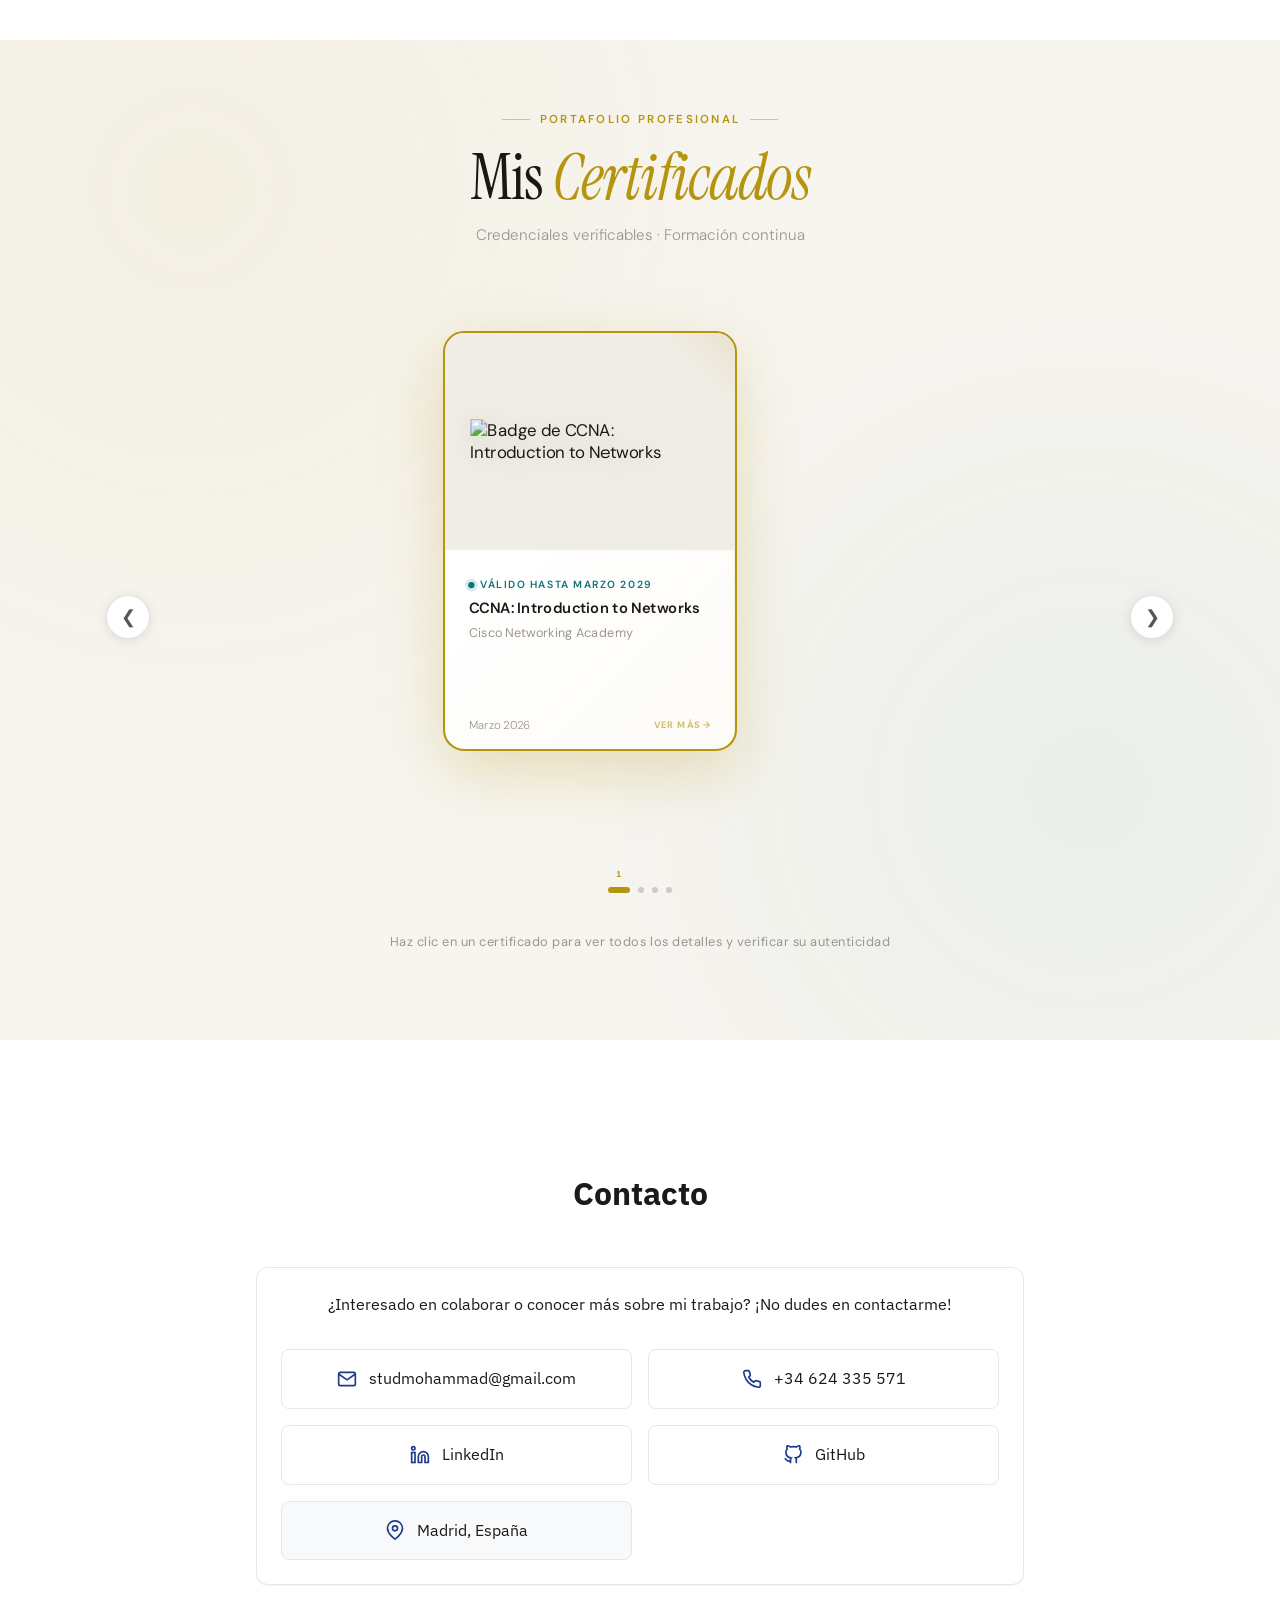
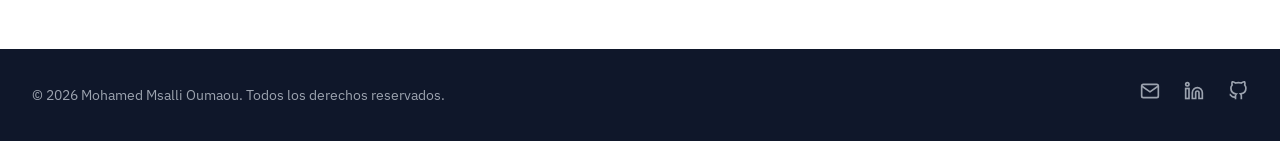
==== commit 0b7452e4: "Intercambiar descripciones entre Inicio y Sobre mí" ====
--- a/index.html
+++ b/index.html
@@ -91,7 +91,7 @@
                 <h1 class="hero-title">Mohamed Msalli Oumaou</h1>
                 <p class="hero-subtitle">Estudiante de Sistemas Microinformáticos y Redes</p>
                 <p class="hero-role">Soporte IT, redes y ciberseguridad junior</p>
-                <p class="hero-description">Me considero una persona curiosa, constante y con interés por todo lo relacionado con la informática y la tecnología. Me gusta aprender haciendo, ya sea configurando equipos, revisando errores, probando ideas nuevas o trabajando con sistemas como Linux y Windows. También me interesa crear proyectos propios, aunque sean pequeños, porque me ayudan a mejorar y a entender mejor cómo funciona todo. Además, me llama la parte más visual y creativa, como la edición de vídeo o el diseño de webs sencillas, porque me gusta que las cosas no solo funcionen, sino que también se vean bien. Soy alguien que intenta hacer las cosas con cuidado, mejorar cada detalle y dejar siempre un buen resultado.</p>
+                <p class="hero-description">Me gusta la tecnología y todo lo que tiene que ver con ordenadores, redes y sistemas. Suelo aprender mejor con la práctica, resolviendo problemas y haciendo proyectos por mi cuenta. Quiero seguir mejorando y ganar experiencia en un entorno donde pueda aportar y aprender al mismo tiempo.</p>
                 <div class="hero-buttons">
                     <button class="btn btn-primary" onclick="scrollToSection('contacto')">
                         Contactar
@@ -119,7 +119,7 @@
             <h2 class="section-title">Sobre mí</h2>
             <div class="about-content">
                 <div class="card">
-                    <p class="about-text">Me gusta la tecnología y todo lo que tiene que ver con ordenadores, redes y sistemas. Suelo aprender mejor con la práctica, resolviendo problemas y haciendo proyectos por mi cuenta. Quiero seguir mejorando y ganar experiencia en un entorno donde pueda aportar y aprender al mismo tiempo.</p>
+                    <p class="about-text">Me considero una persona curiosa, constante y con interés por todo lo relacionado con la informática y la tecnología. Me gusta aprender haciendo, ya sea configurando equipos, revisando errores, probando ideas nuevas o trabajando con sistemas como Linux y Windows. También me interesa crear proyectos propios, aunque sean pequeños, porque me ayudan a mejorar y a entender mejor cómo funciona todo. Además, me llama la parte más visual y creativa, como la edición de vídeo o el diseño de webs sencillas, porque me gusta que las cosas no solo funcionen, sino que también se vean bien. Soy alguien que intenta hacer las cosas con cuidado, mejorar cada detalle y dejar siempre un buen resultado.</p>
                     <div class="about-tags">
                         <span class="badge">Trabajo en equipo</span>
                         <span class="badge">Puntual</span>
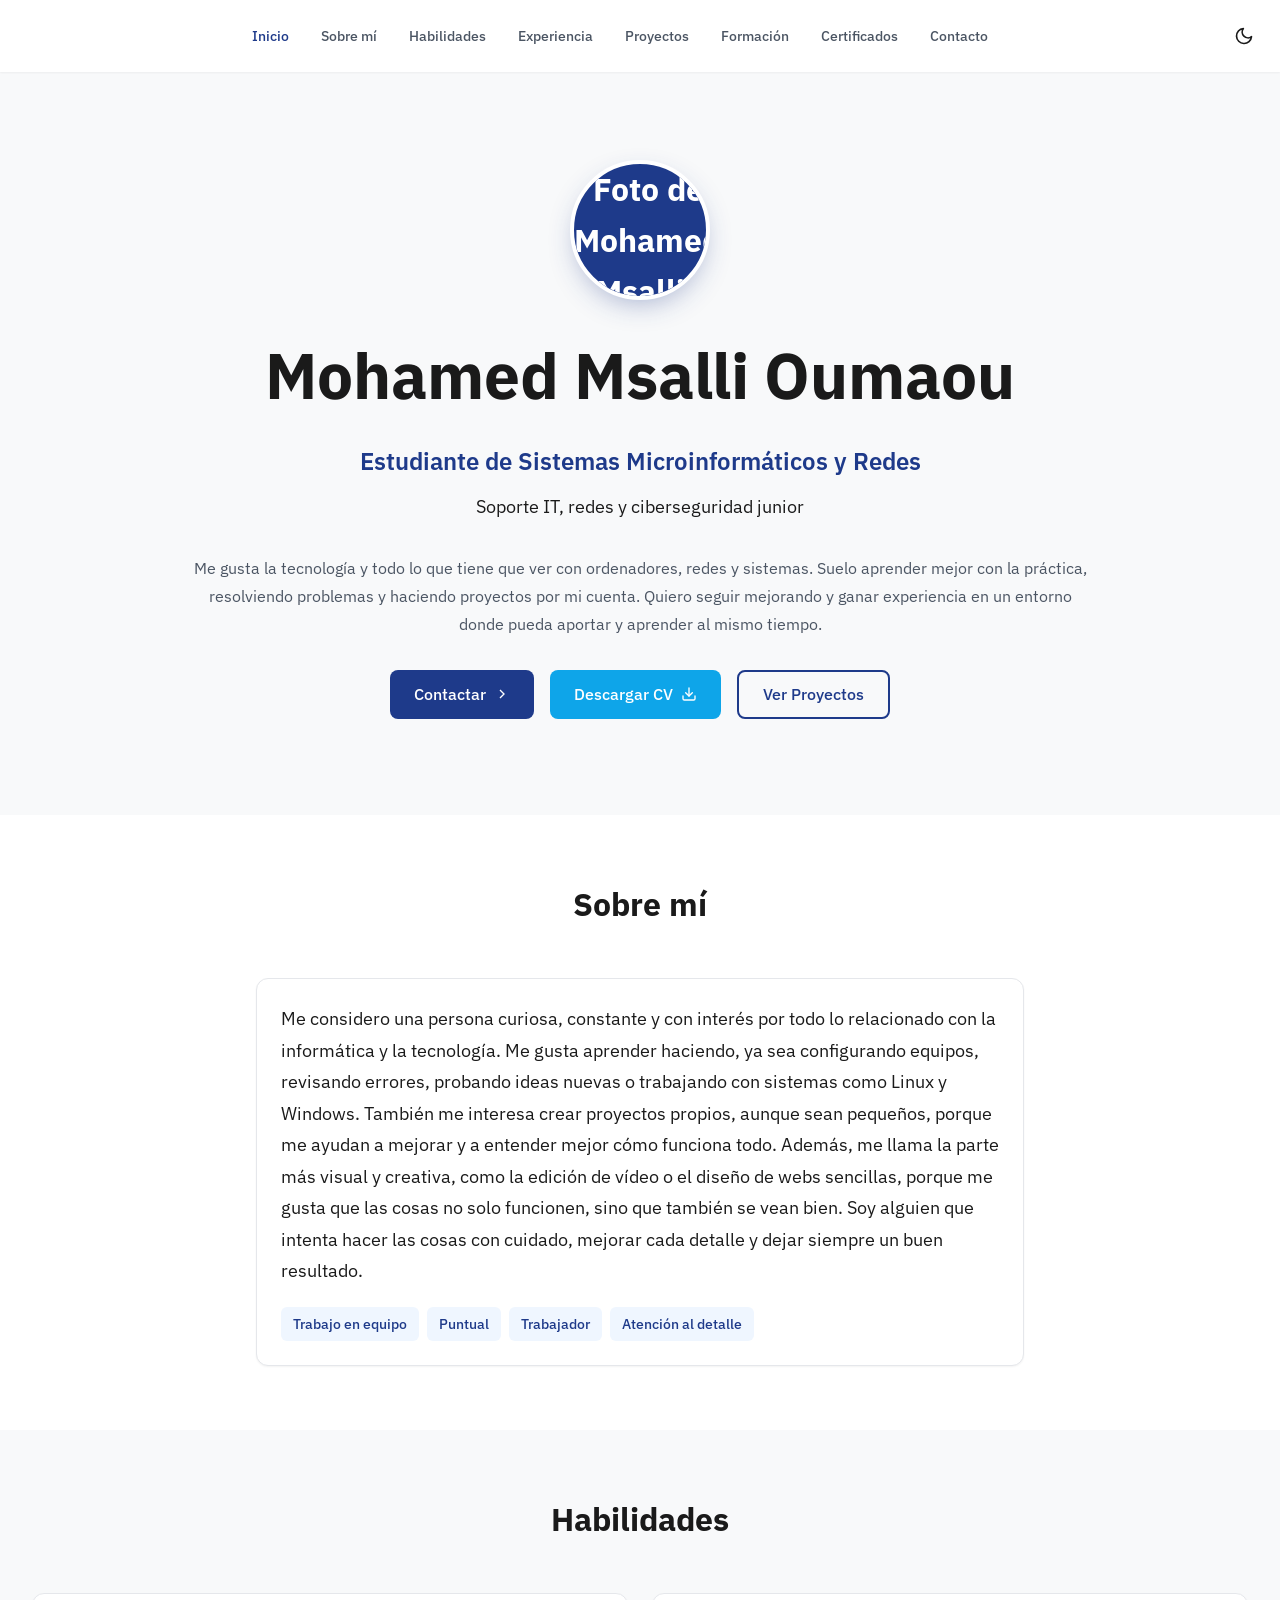
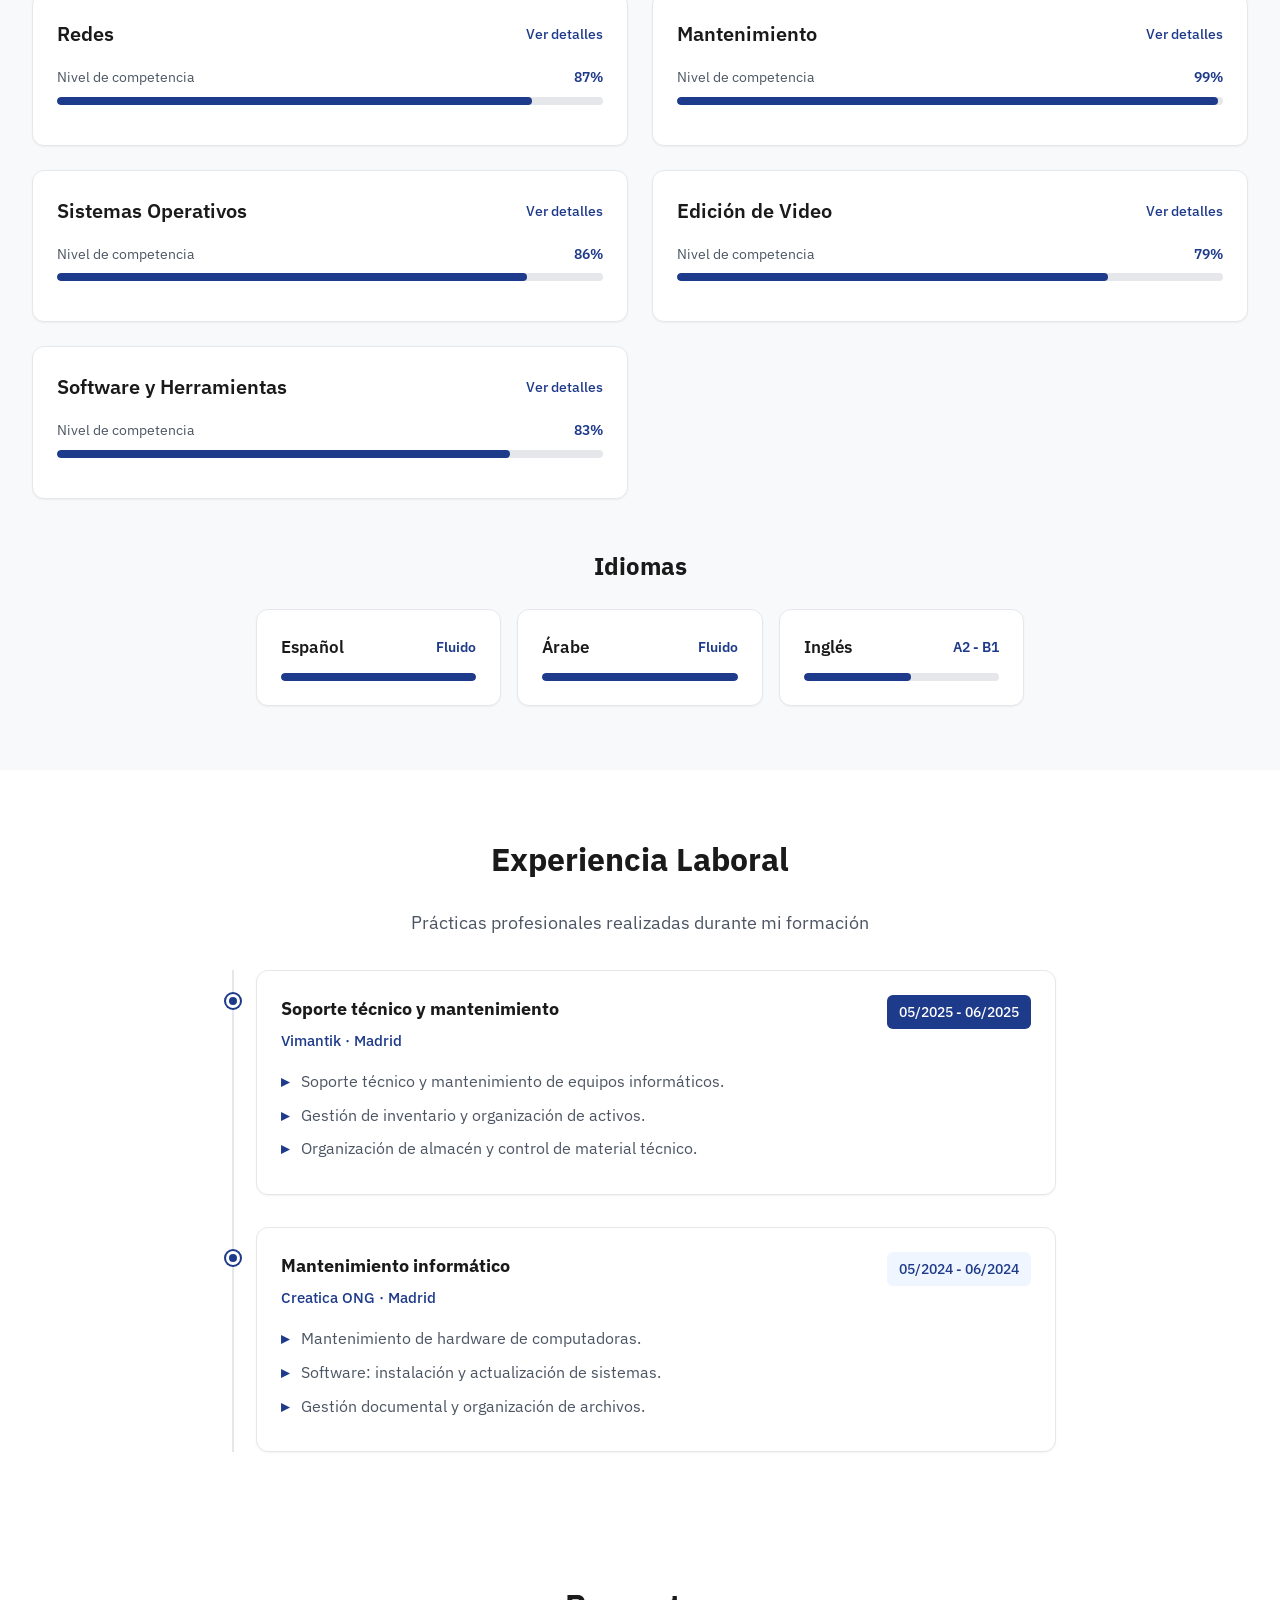
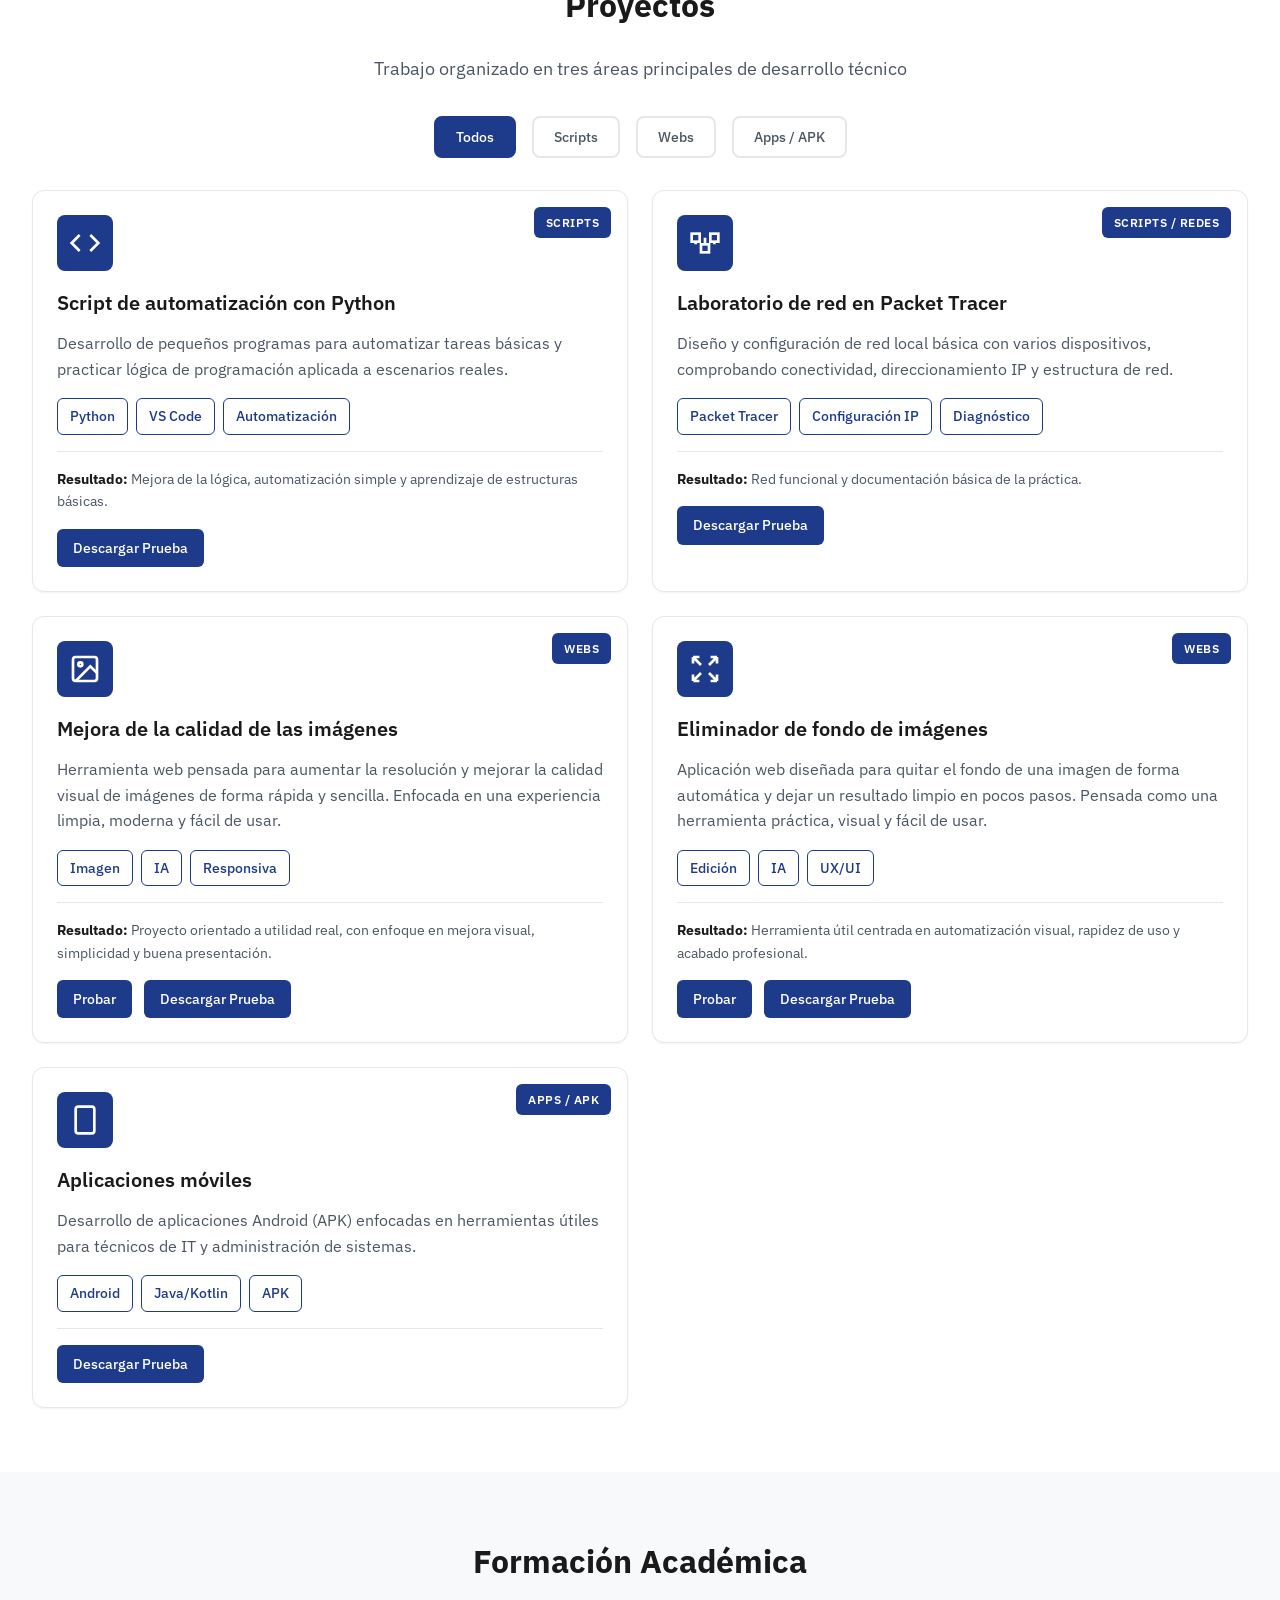
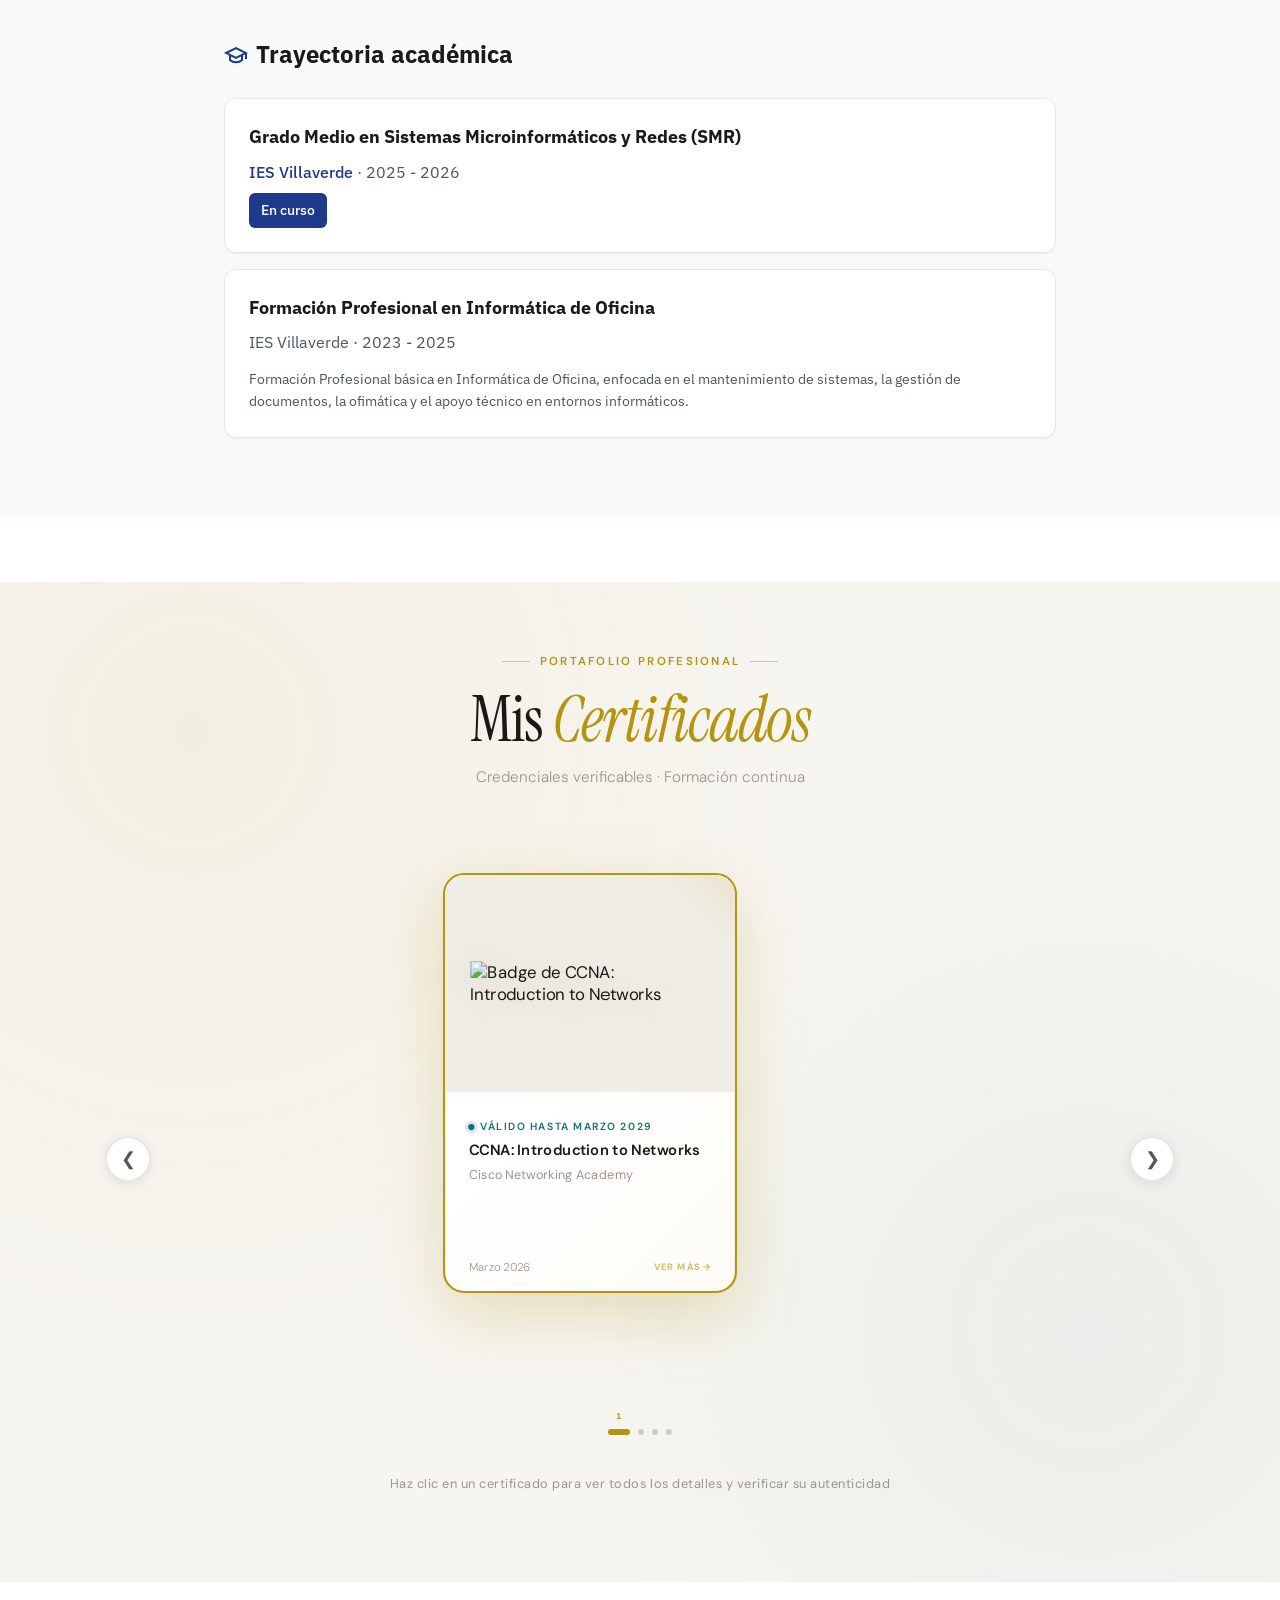
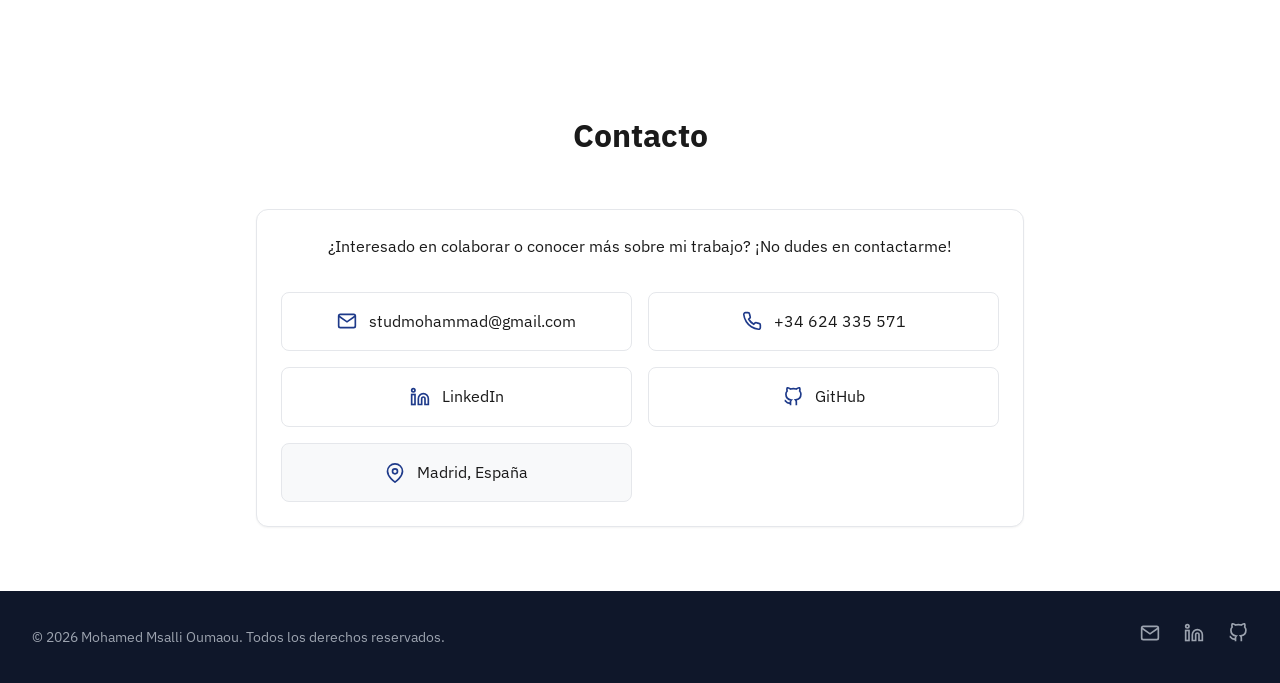
==== commit 2546bfe2: "feat: añadir dos nuevos proyectos web y enlaces de prueba - Añadido proyecto 'Mejora de la calidad d" ====
--- a/index.html
+++ b/index.html
@@ -252,6 +252,9 @@
                     <div class="project-result">
                         <strong>Resultado:</strong> Mejora de la lógica, automatización simple y aprendizaje de estructuras básicas.
                     </div>
+                    <div class="project-links">
+                        <a href="https://ejemplo.com/descargar-script-automatizacion" class="project-link" target="_blank" rel="noopener noreferrer">Descargar Prueba</a>
+                    </div>
                 </div>
 
                 <div class="card project-card" data-category="scripts">
@@ -274,28 +277,65 @@
                     <div class="project-result">
                         <strong>Resultado:</strong> Red funcional y documentación básica de la práctica.
                     </div>
-                </div>
-
-                <div class="card project-card project-placeholder" data-category="webs">
-                    <span class="project-category-badge badge-future">Webs - Próximamente</span>
-                    <div class="project-icon project-icon-future">
-                        <svg viewBox="0 0 24 24" fill="none" stroke="currentColor" stroke-width="2">
-                            <circle cx="12" cy="12" r="10"/>
-                            <polyline points="12 6 12 12 16 14"/>
-                        </svg>
-                    </div>
-                    <h3 class="project-title">Proyectos web en desarrollo</h3>
-                    <p class="project-description">Portfolio personal, landing pages y aplicaciones web utilizando HTML, CSS y JavaScript moderno.</p>
+                    <div class="project-links">
+                        <a href="https://ejemplo.com/descargar-script-red" class="project-link" target="_blank" rel="noopener noreferrer">Descargar Prueba</a>
+                    </div>
+                </div>
+
+                <div class="card project-card" data-category="webs">
+                    <span class="project-category-badge">Webs</span>
+                    <div class="project-icon">
+                        <svg viewBox="0 0 24 24" fill="none" stroke="currentColor" stroke-width="2">
+                            <rect x="3" y="3" width="18" height="18" rx="2" ry="2"/>
+                            <circle cx="8.5" cy="8.5" r="1.5"/>
+                            <polyline points="21 15 16 10 5 21"/>
+                        </svg>
+                    </div>
+                    <h3 class="project-title">Mejora de la calidad de las imágenes</h3>
+                    <p class="project-description">Herramienta web pensada para aumentar la resolución y mejorar la calidad visual de imágenes de forma rápida y sencilla. Enfocada en una experiencia limpia, moderna y fácil de usar.</p>
                     <div class="project-tools">
-                        <span class="badge badge-outline">HTML/CSS</span>
-                        <span class="badge badge-outline">JavaScript</span>
-                        <span class="badge badge-outline">Responsive</span>
-                    </div>
-                </div>
-
-                <div class="card project-card project-placeholder" data-category="apps">
-                    <span class="project-category-badge badge-future">Apps - Próximamente</span>
-                    <div class="project-icon project-icon-future">
+                        <span class="badge">Imagen</span>
+                        <span class="badge">IA</span>
+                        <span class="badge">Responsiva</span>
+                    </div>
+                    <div class="project-result">
+                        <strong>Resultado:</strong> Proyecto orientado a utilidad real, con enfoque en mejora visual, simplicidad y buena presentación.
+                    </div>
+                    <div class="project-links">
+                        <a href="https://ejemplo.com/probar-mejora-imagen" class="project-link" target="_blank" rel="noopener noreferrer">Probar</a>
+                        <a href="https://ejemplo.com/descargar-mejora-imagen" class="project-link" target="_blank" rel="noopener noreferrer">Descargar Prueba</a>
+                    </div>
+                </div>
+
+                <div class="card project-card" data-category="webs">
+                    <span class="project-category-badge">Webs</span>
+                    <div class="project-icon">
+                        <svg viewBox="0 0 24 24" fill="none" stroke="currentColor" stroke-width="2">
+                            <path d="M21 21l-6-6m6 6v-4.8m0 4.8h-4.8"/>
+                            <path d="M3 16.2V21m0 0h4.8M3 21l6-6"/>
+                            <path d="M21 7.8V3m0 0h-4.8M21 3l-6 6"/>
+                            <path d="M3 7.8V3m0 0h4.8M3 3l6 6"/>
+                        </svg>
+                    </div>
+                    <h3 class="project-title">Eliminador de fondo de imágenes</h3>
+                    <p class="project-description">Aplicación web diseñada para quitar el fondo de una imagen de forma automática y dejar un resultado limpio en pocos pasos. Pensada como una herramienta práctica, visual y fácil de usar.</p>
+                    <div class="project-tools">
+                        <span class="badge">Edición</span>
+                        <span class="badge">IA</span>
+                        <span class="badge">UX/UI</span>
+                    </div>
+                    <div class="project-result">
+                        <strong>Resultado:</strong> Herramienta útil centrada en automatización visual, rapidez de uso y acabado profesional.
+                    </div>
+                    <div class="project-links">
+                        <a href="https://ejemplo.com/probar-quitar-fondo" class="project-link" target="_blank" rel="noopener noreferrer">Probar</a>
+                        <a href="https://ejemplo.com/descargar-quitar-fondo" class="project-link" target="_blank" rel="noopener noreferrer">Descargar Prueba</a>
+                    </div>
+                </div>
+
+                <div class="card project-card" data-category="apps">
+                    <span class="project-category-badge">Apps / APK</span>
+                    <div class="project-icon">
                         <svg viewBox="0 0 24 24" fill="none" stroke="currentColor" stroke-width="2">
                             <rect x="5" y="2" width="14" height="20" rx="2" ry="2"/>
                             <line x1="12" y1="18" x2="12.01" y2="18"/>
@@ -304,9 +344,12 @@
                     <h3 class="project-title">Aplicaciones móviles</h3>
                     <p class="project-description">Desarrollo de aplicaciones Android (APK) enfocadas en herramientas útiles para técnicos de IT y administración de sistemas.</p>
                     <div class="project-tools">
-                        <span class="badge badge-outline">Android</span>
-                        <span class="badge badge-outline">Java/Kotlin</span>
-                        <span class="badge badge-outline">APK</span>
+                        <span class="badge">Android</span>
+                        <span class="badge">Java/Kotlin</span>
+                        <span class="badge">APK</span>
+                    </div>
+                    <div class="project-links">
+                        <a href="https://ejemplo.com/descargar-apk" class="project-link" target="_blank" rel="noopener noreferrer" download>Descargar Prueba</a>
                     </div>
                 </div>
             </div>
--- a/style.css
+++ b/style.css
@@ -751,6 +751,32 @@
 
 .project-result strong { color: var(--text-primary); }
 
+.project-links {
+    display: flex;
+    gap: 0.75rem;
+    margin-top: 1rem;
+    flex-wrap: wrap;
+}
+
+.project-link {
+    display: inline-flex;
+    align-items: center;
+    gap: 0.375rem;
+    padding: 0.5rem 1rem;
+    background: var(--primary-color);
+    color: white;
+    font-size: 0.875rem;
+    font-weight: 500;
+    border-radius: 6px;
+    text-decoration: none;
+    transition: var(--transition);
+}
+
+.project-link:hover {
+    background: var(--primary-hover);
+    transform: translateY(-2px);
+}
+
 .section-subtitle {
     text-align: center;
     color: var(--text-secondary);
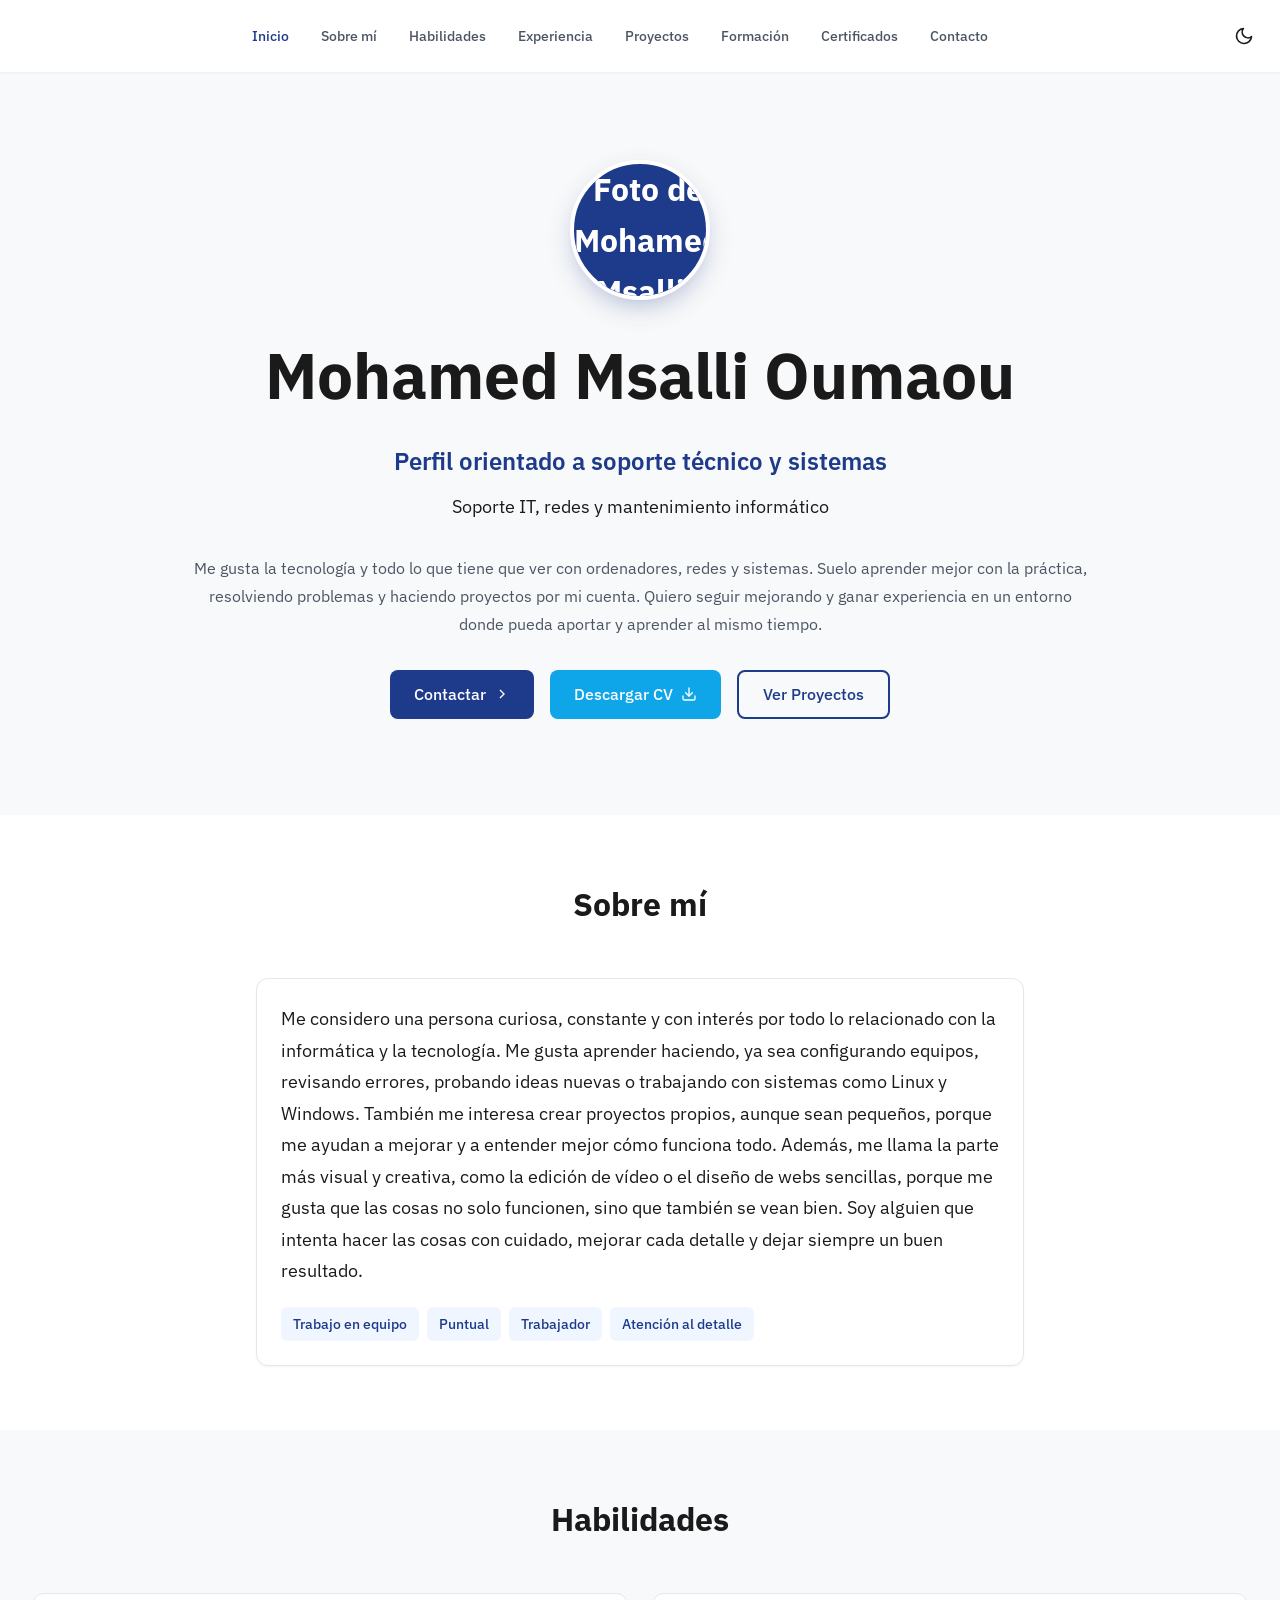
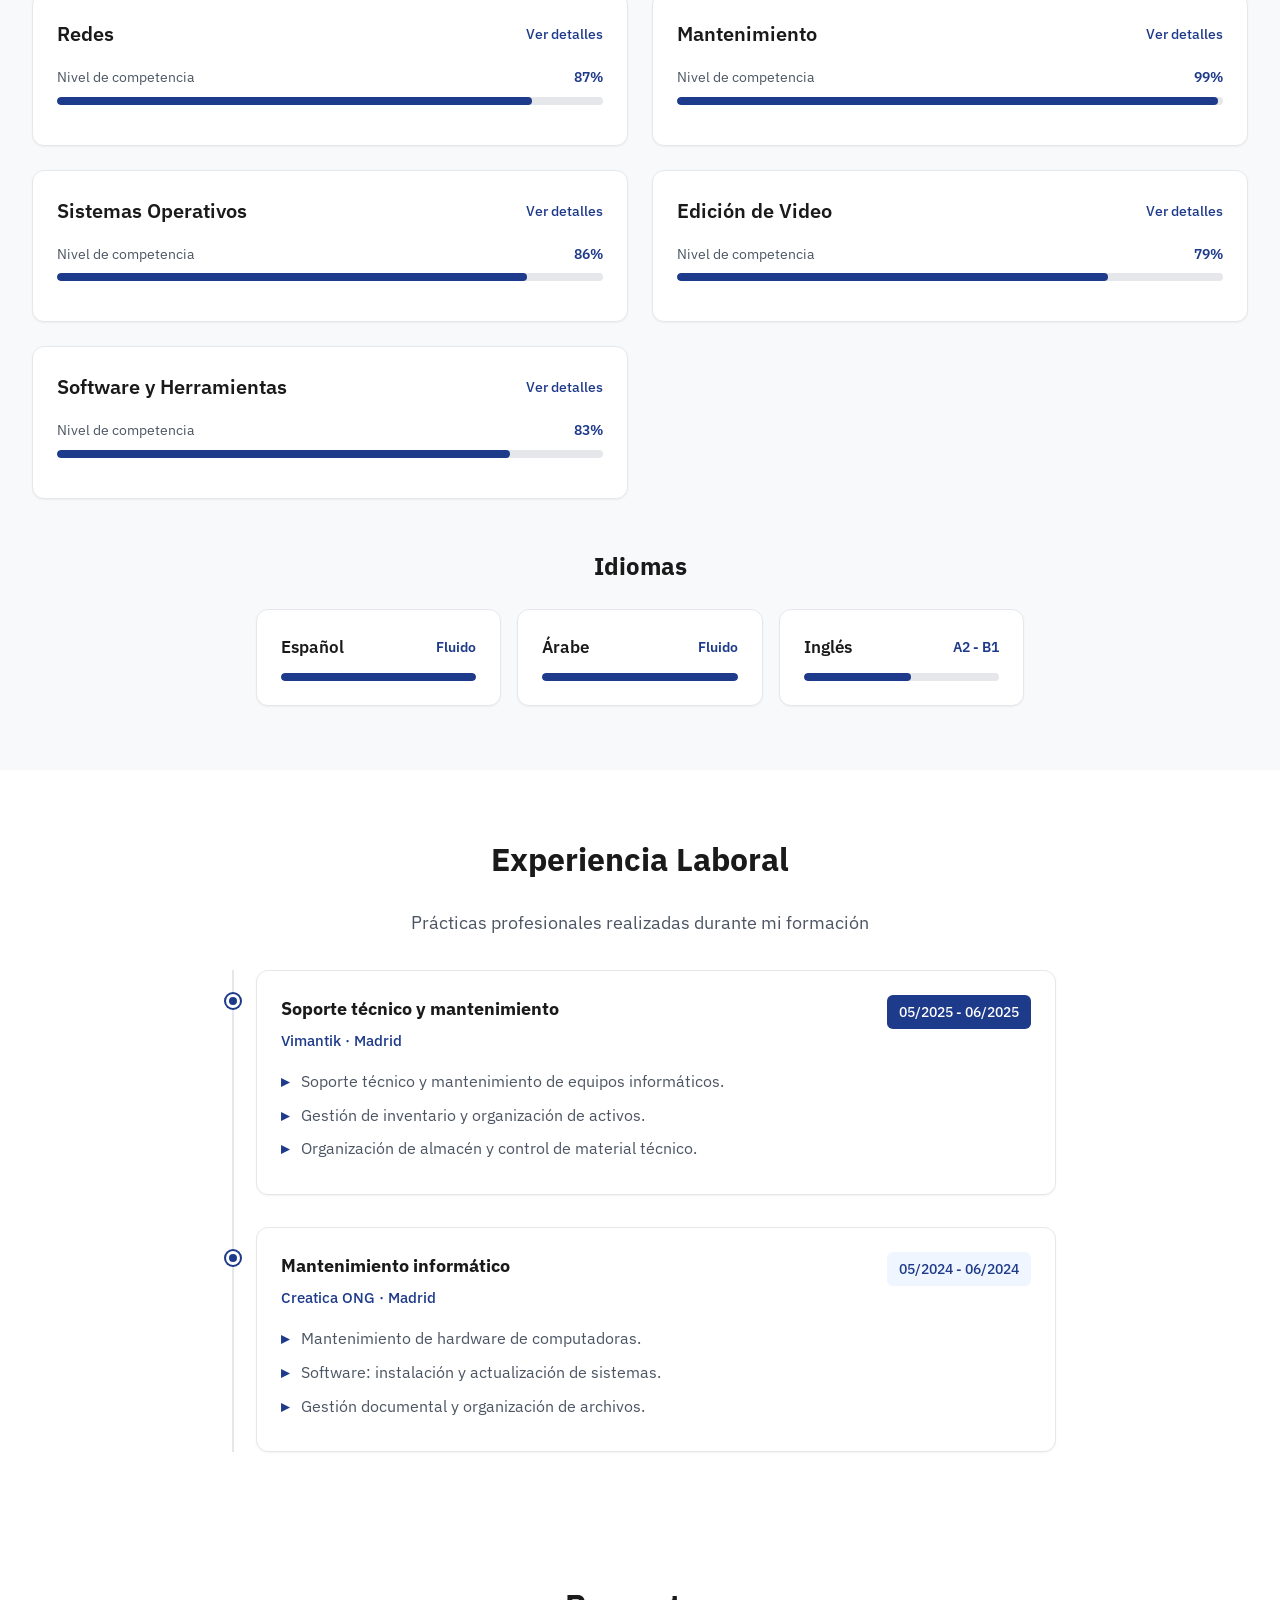
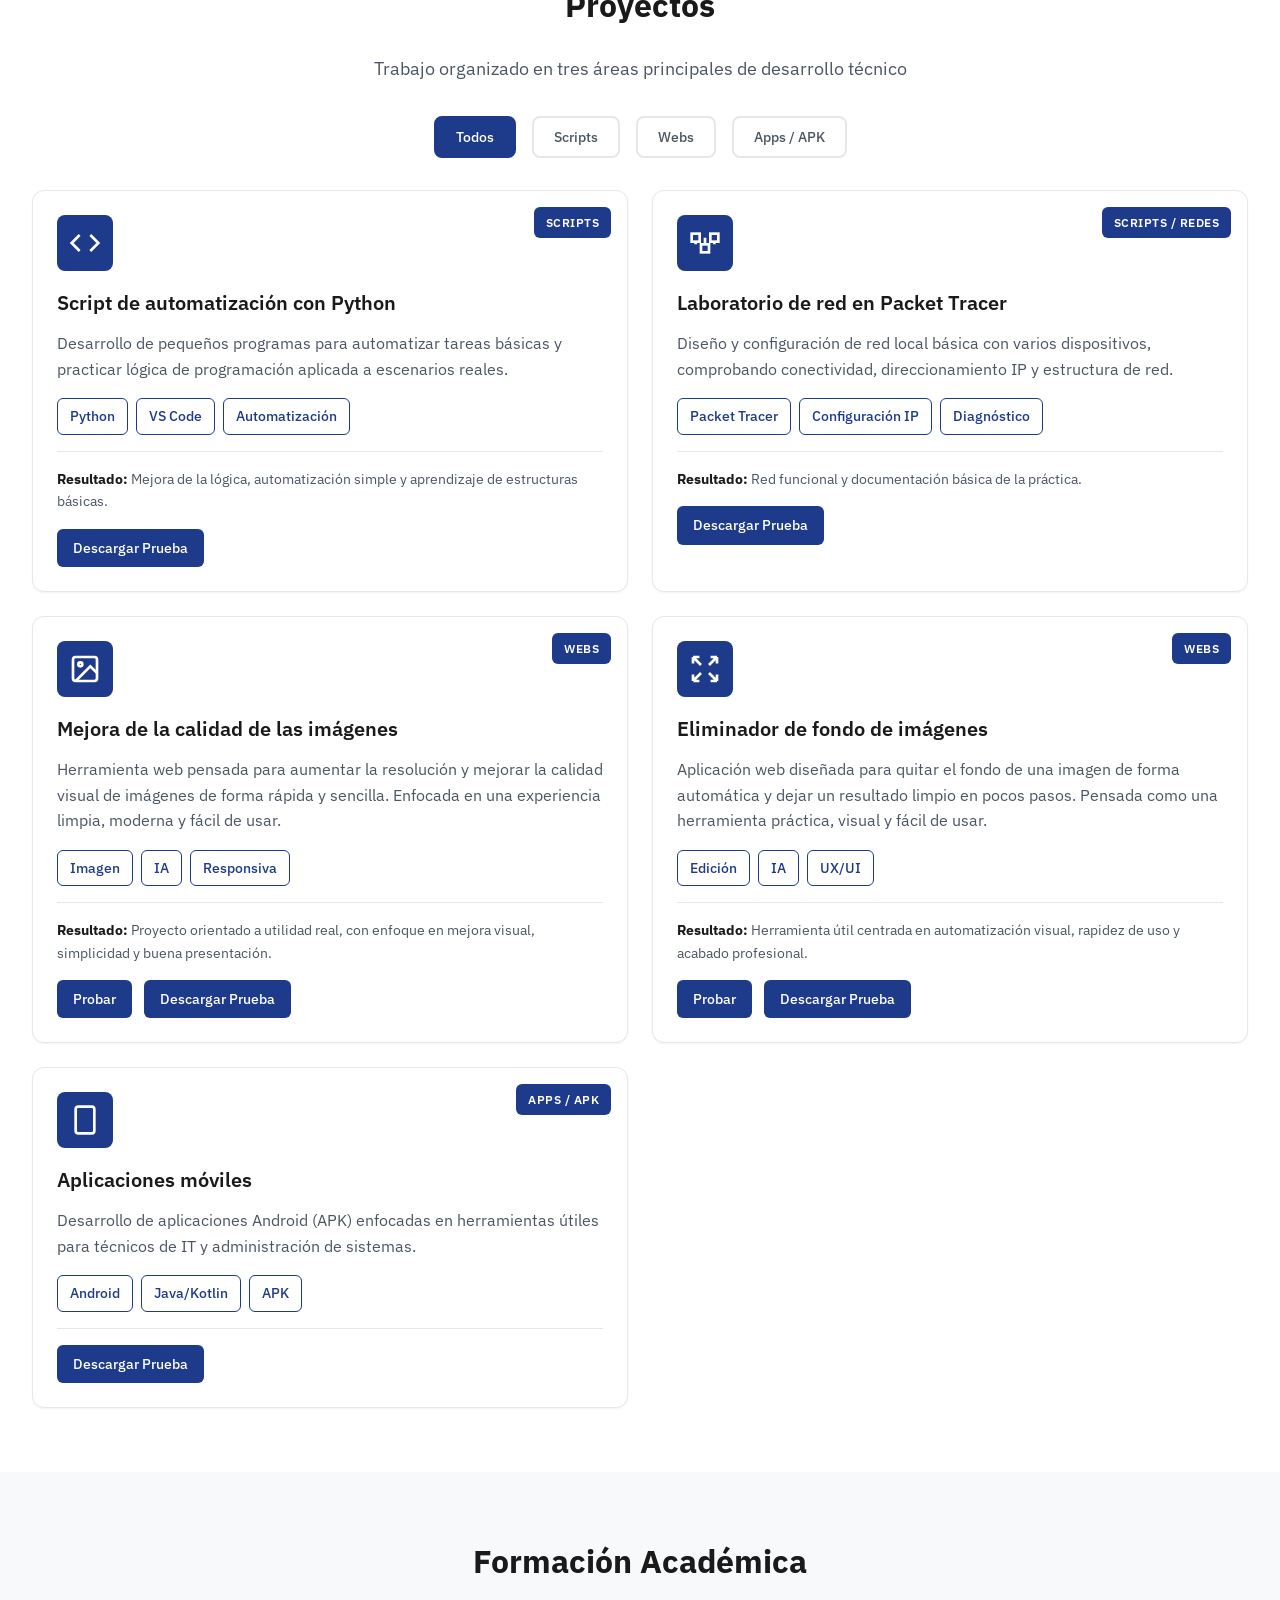
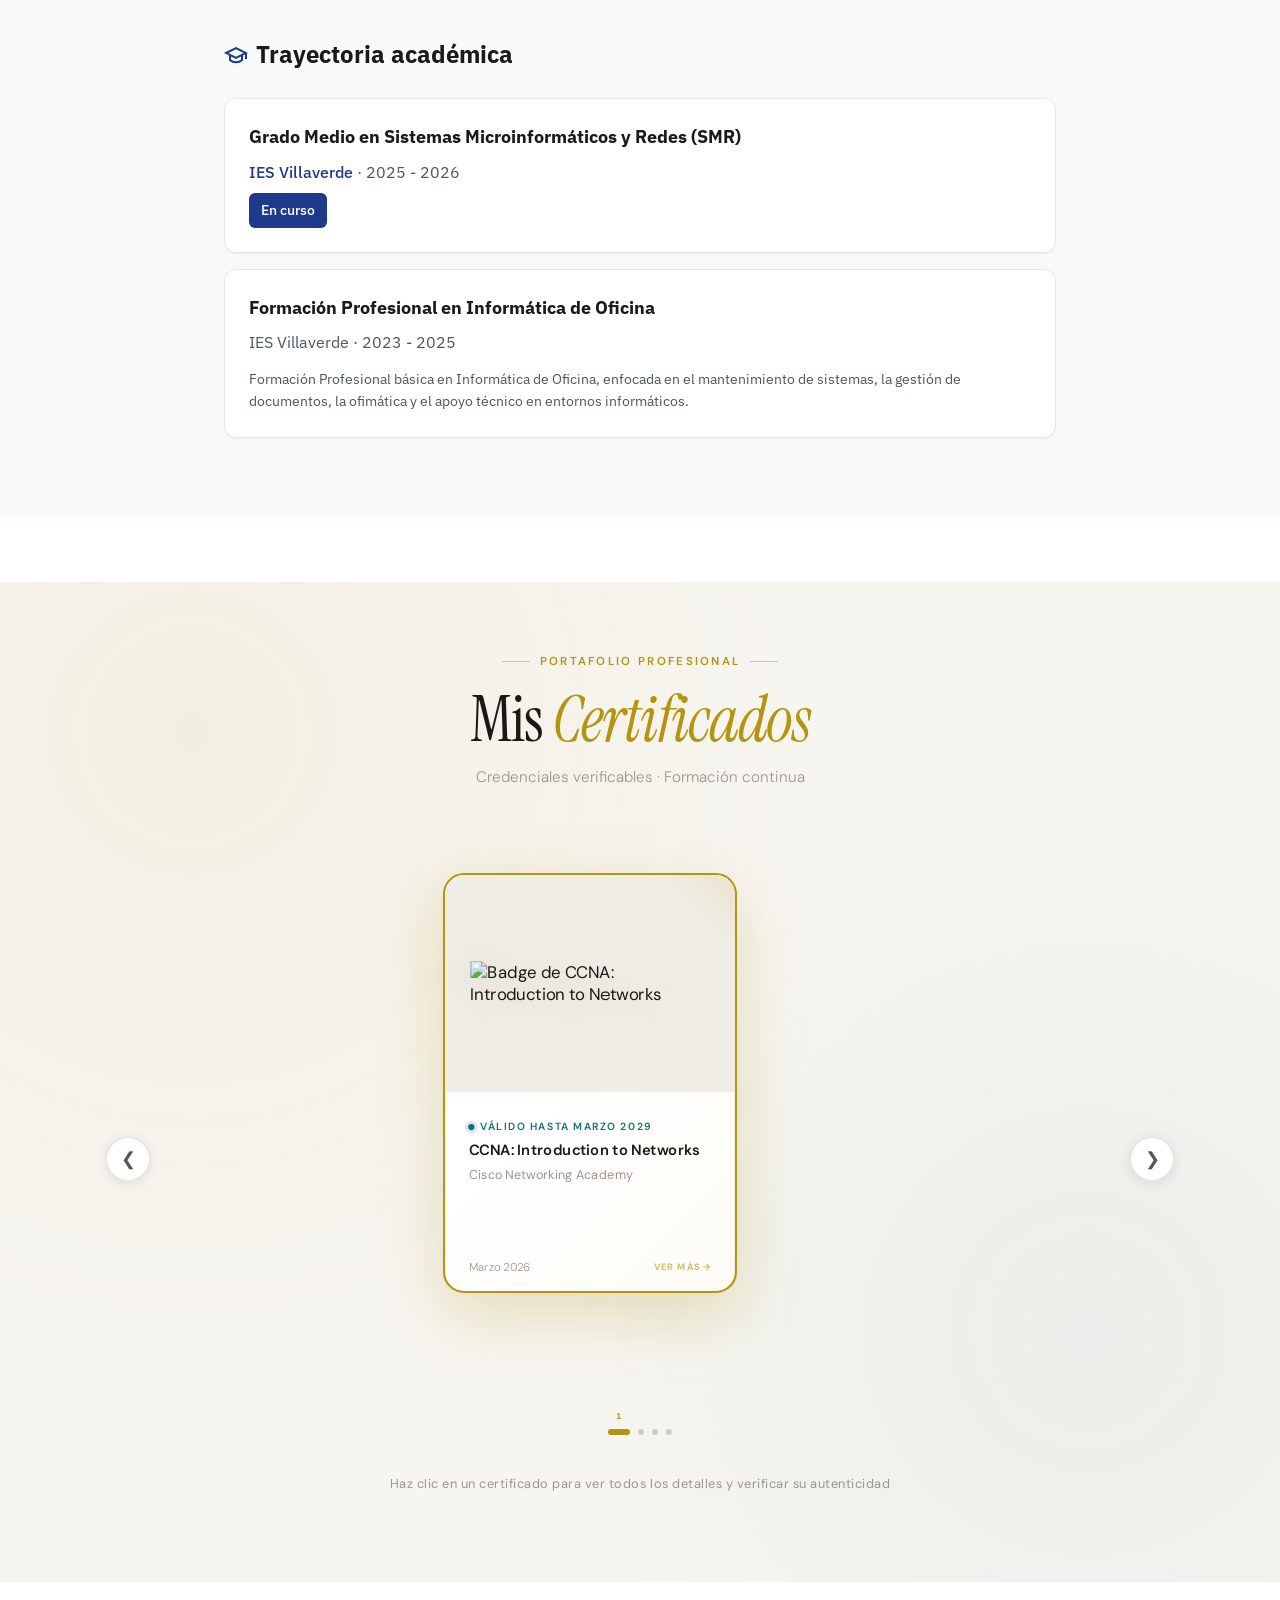
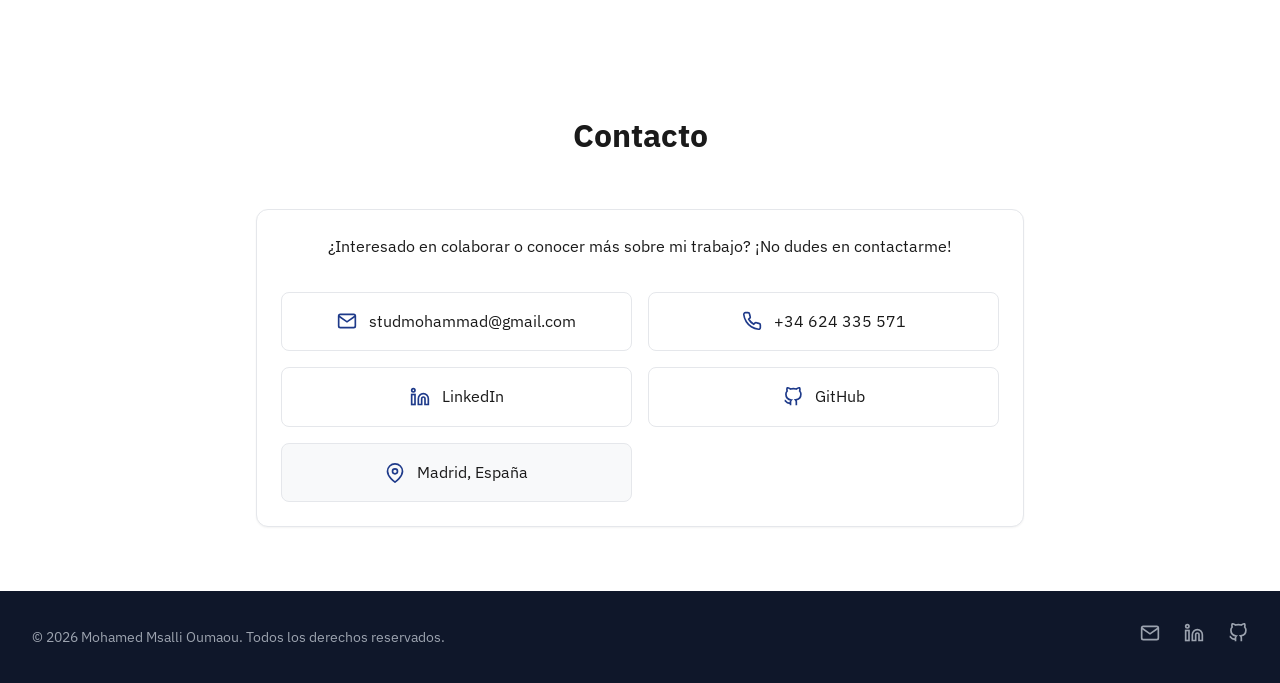
==== commit 9b2c9d14: "Actualizar descripciones de perfil en Inicio" ====
--- a/index.html
+++ b/index.html
@@ -4,13 +4,13 @@
     <meta charset="UTF-8">
     <meta name="viewport" content="width=device-width, initial-scale=1.0">
     <title>Mohamed Msalli Oumaou - Portfolio IT</title>
-    <meta name="description" content="Portfolio de Mohamed Msalli Oumaou, estudiante de Sistemas Microinformáticos y Redes (SMR). Soporte IT, redes y ciberseguridad junior.">
+    <meta name="description" content="Portfolio de Mohamed Msalli Oumaou, perfil orientado a soporte técnico y sistemas. Soporte IT, redes y mantenimiento informático.">
     <meta name="author" content="Mohamed Msalli Oumaou">
     <meta name="theme-color" content="#1e3a8a">
 
     <!-- Open Graph -->
     <meta property="og:title" content="Mohamed Msalli Oumaou - Portfolio IT">
-    <meta property="og:description" content="Estudiante SMR. Soporte IT, redes y ciberseguridad junior.">
+    <meta property="og:description" content="Perfil orientado a soporte técnico y sistemas. Soporte IT, redes y mantenimiento informático.">
     <meta property="og:type" content="website">
     <meta property="og:image" content="https://customer-assets.emergentagent.com/job_portfolio-dev-36/artifacts/97a8u0k9_17430.png">
 
@@ -89,8 +89,8 @@
                     <img src="https://customer-assets.emergentagent.com/job_portfolio-dev-36/artifacts/97a8u0k9_17430.png" alt="Foto de Mohamed Msalli Oumaou">
                 </div>
                 <h1 class="hero-title">Mohamed Msalli Oumaou</h1>
-                <p class="hero-subtitle">Estudiante de Sistemas Microinformáticos y Redes</p>
-                <p class="hero-role">Soporte IT, redes y ciberseguridad junior</p>
+                <p class="hero-subtitle">Perfil orientado a soporte técnico y sistemas</p>
+                <p class="hero-role">Soporte IT, redes y mantenimiento informático</p>
                 <p class="hero-description">Me gusta la tecnología y todo lo que tiene que ver con ordenadores, redes y sistemas. Suelo aprender mejor con la práctica, resolviendo problemas y haciendo proyectos por mi cuenta. Quiero seguir mejorando y ganar experiencia en un entorno donde pueda aportar y aprender al mismo tiempo.</p>
                 <div class="hero-buttons">
                     <button class="btn btn-primary" onclick="scrollToSection('contacto')">
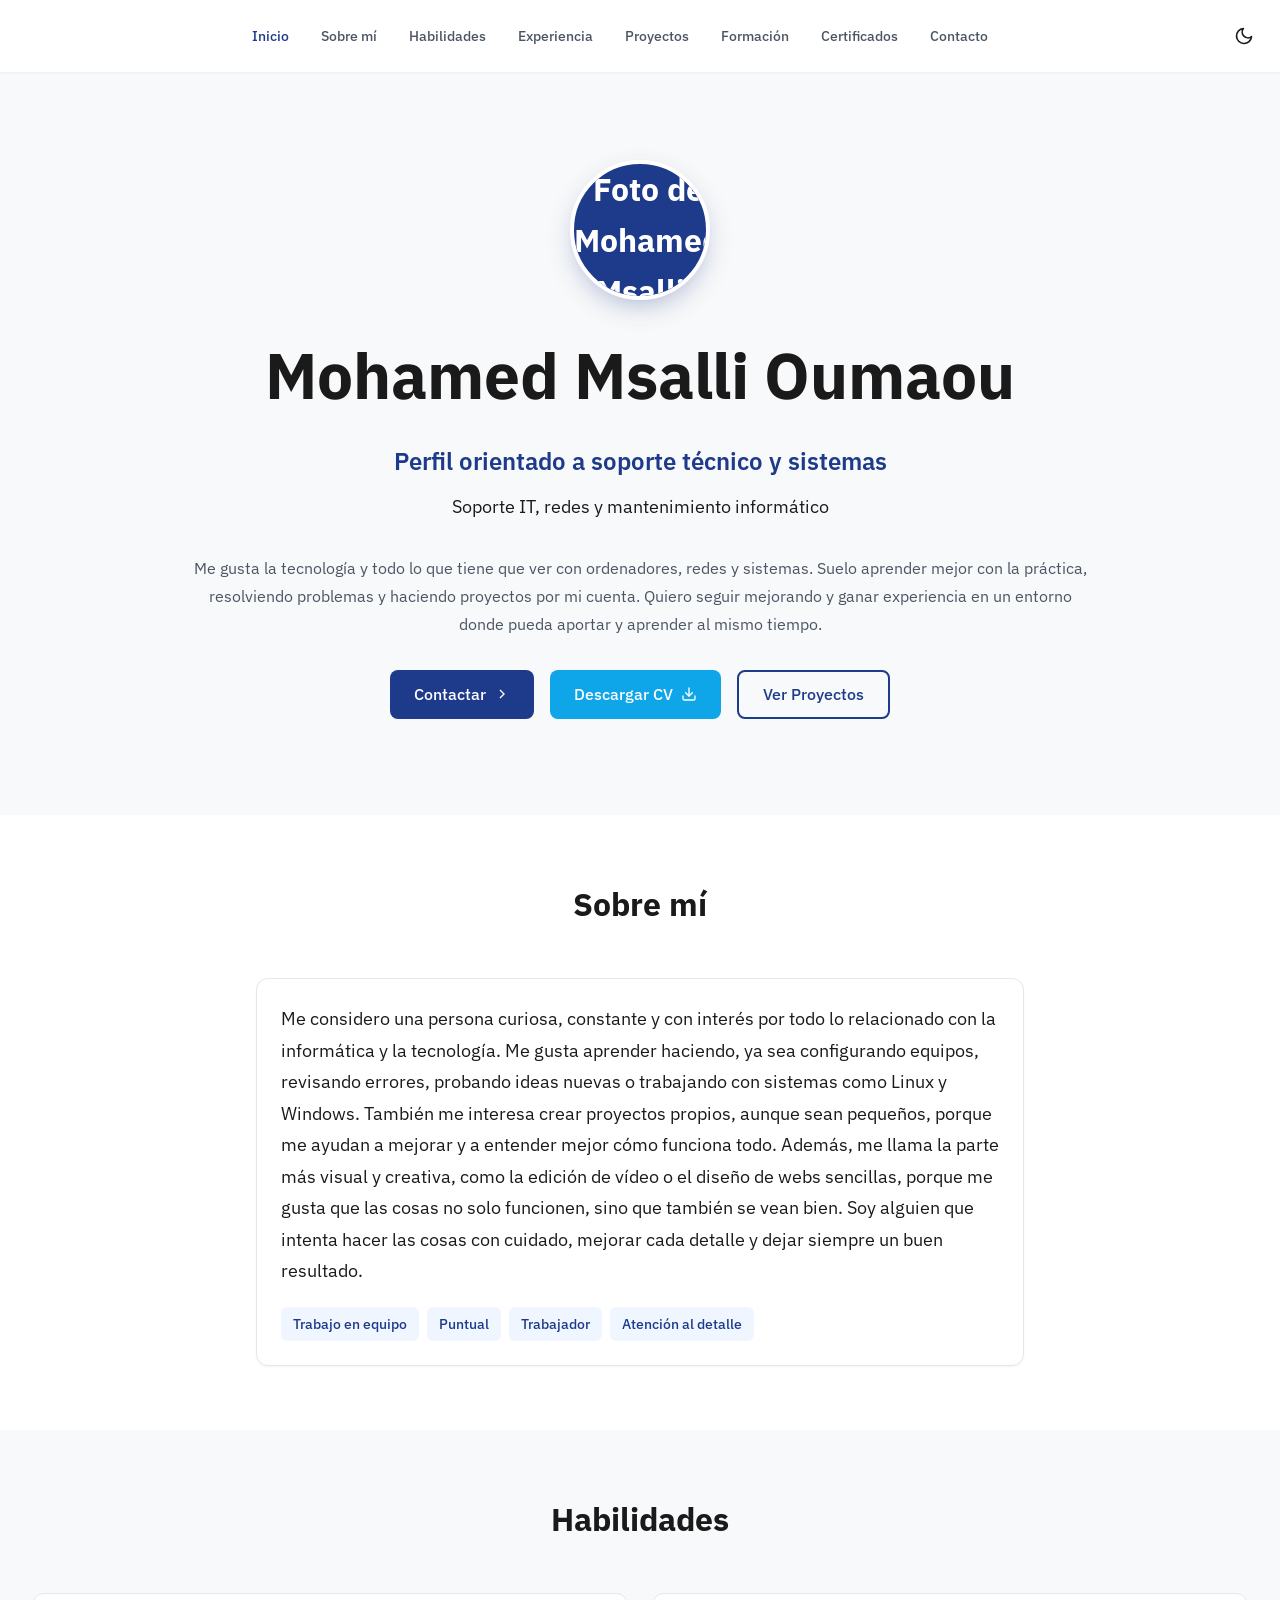
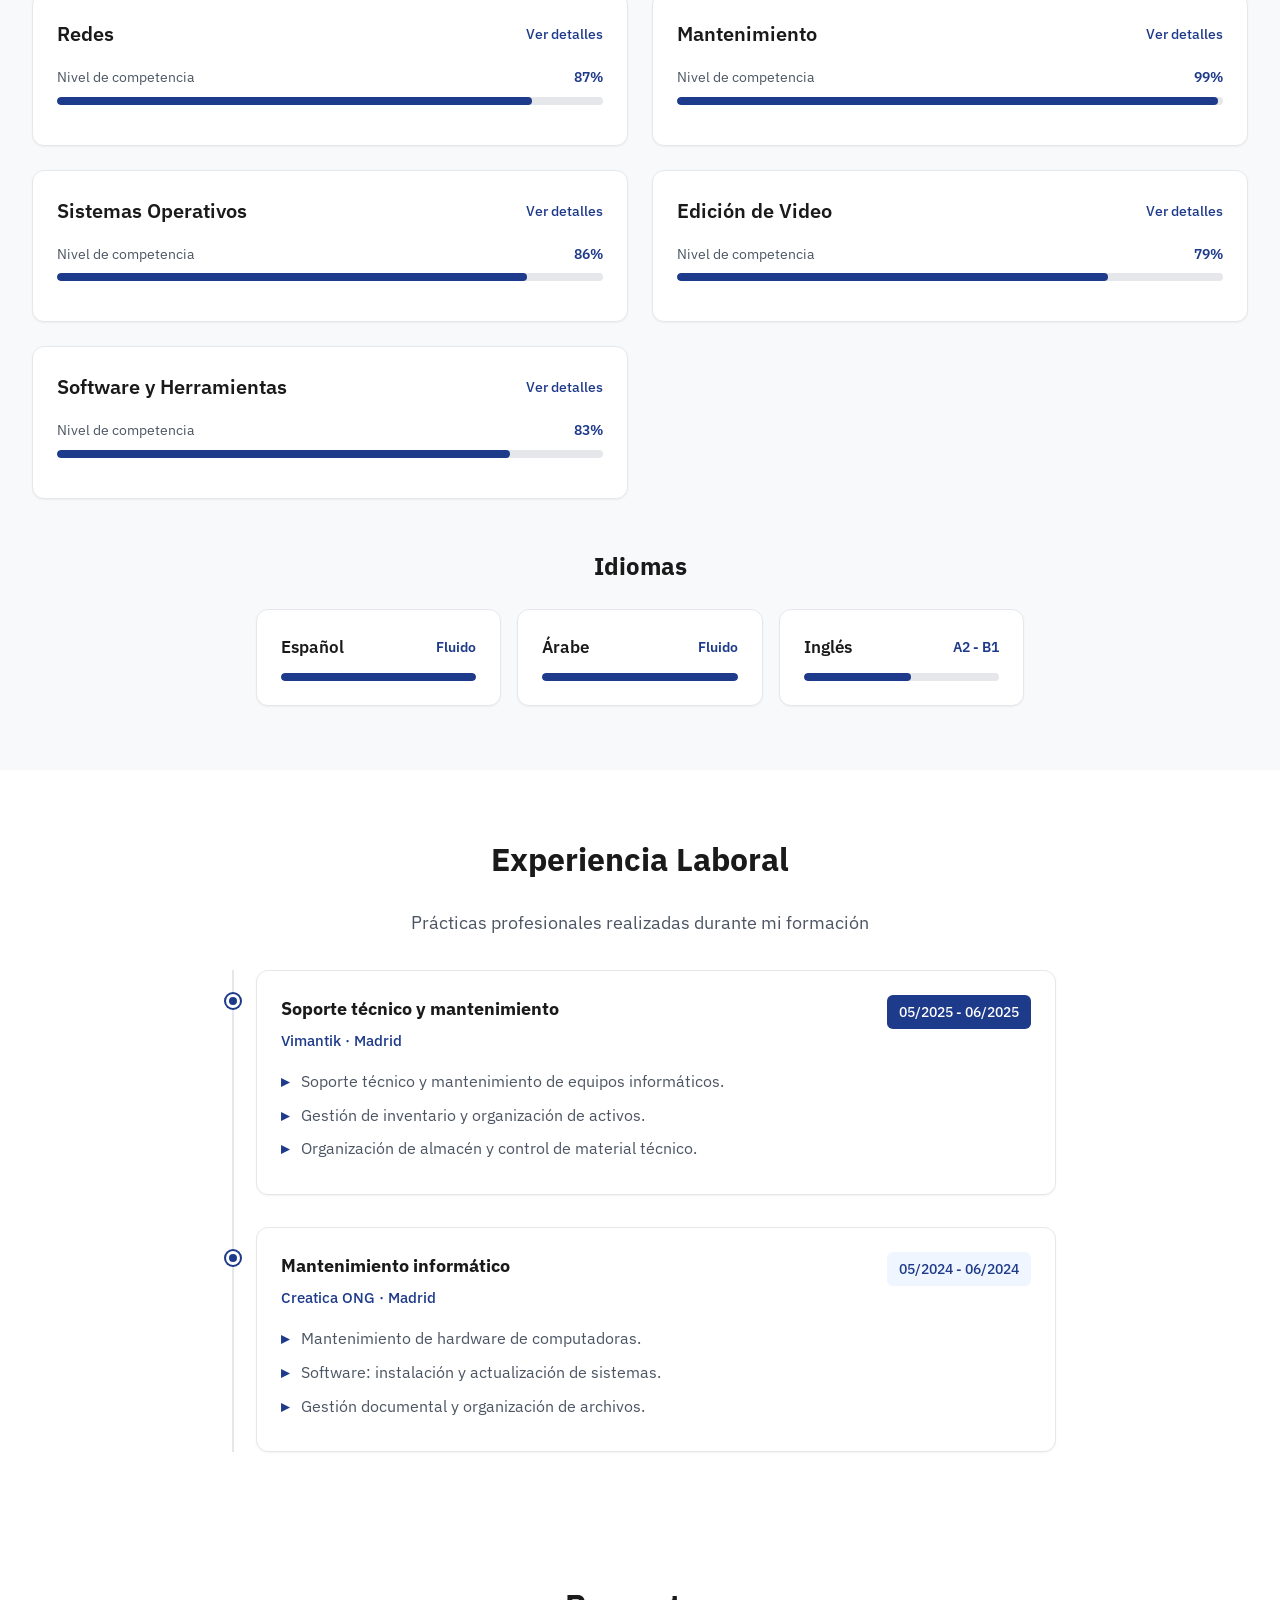
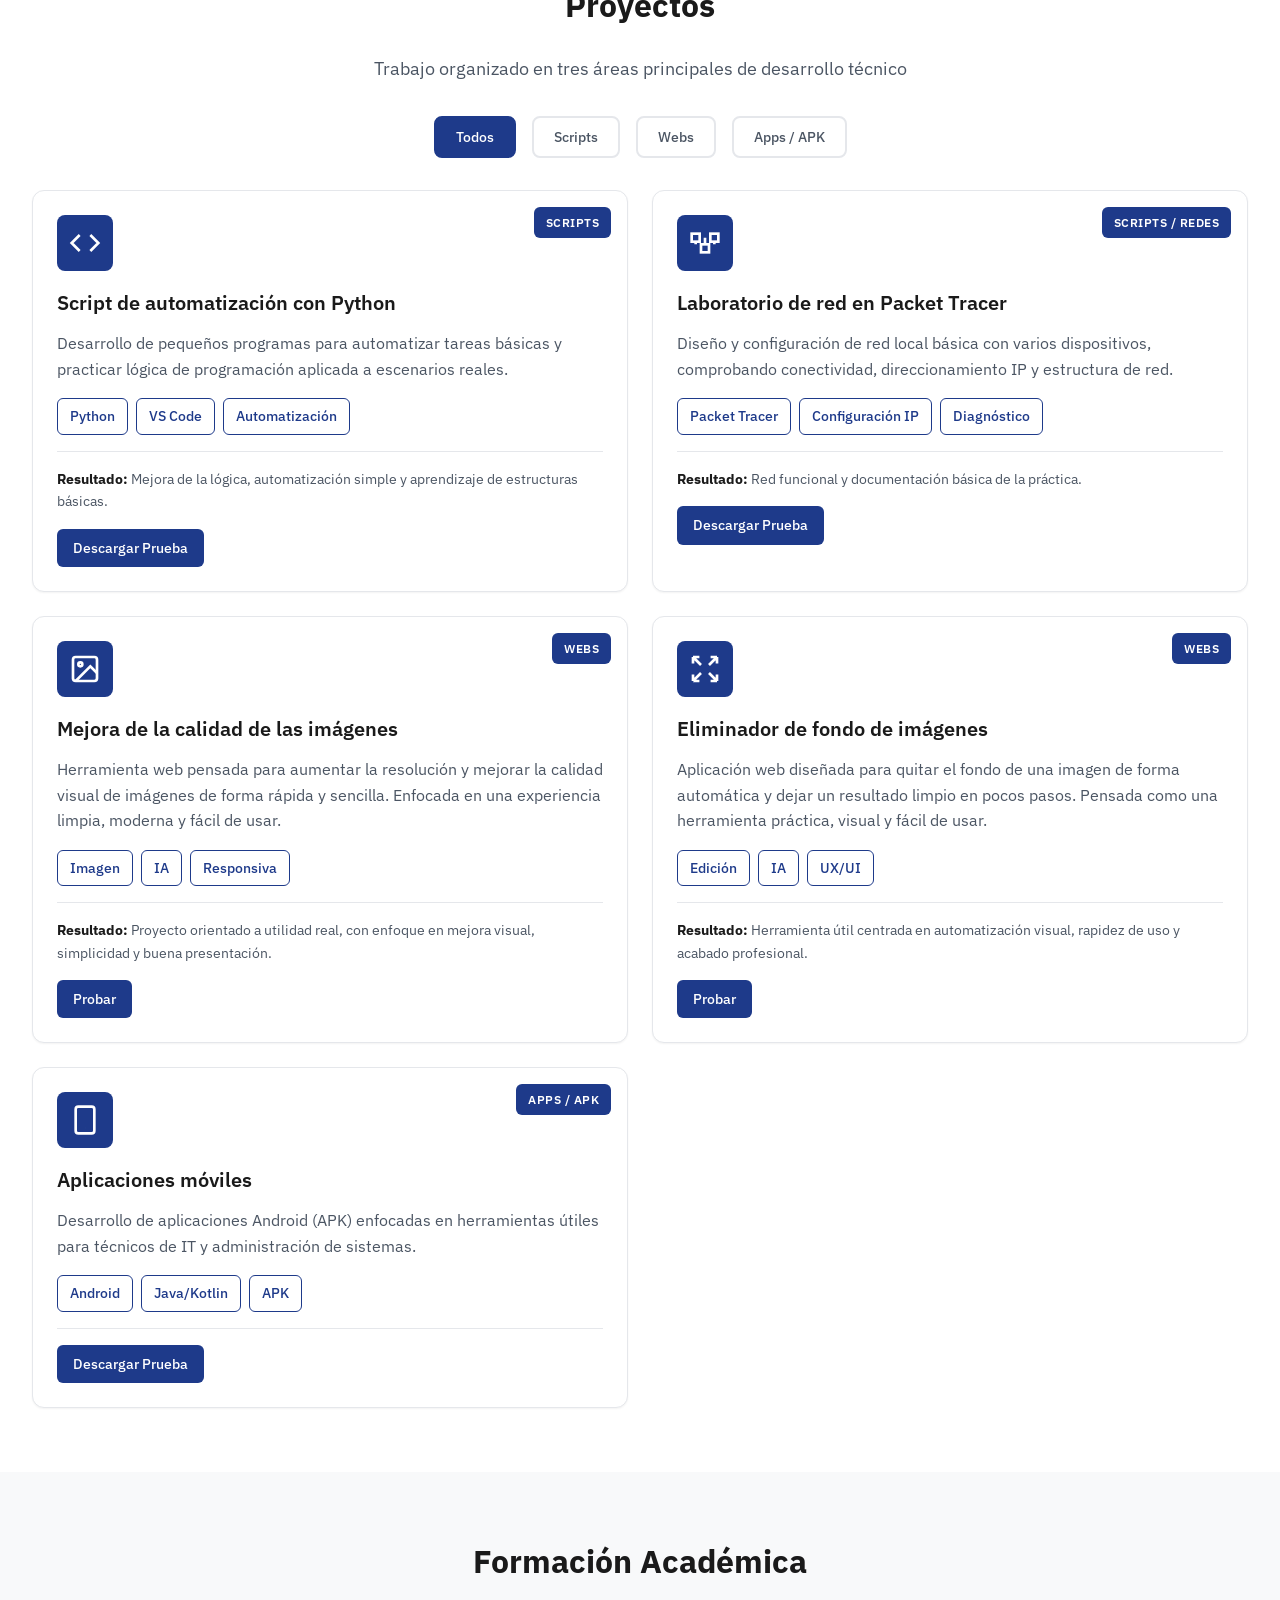
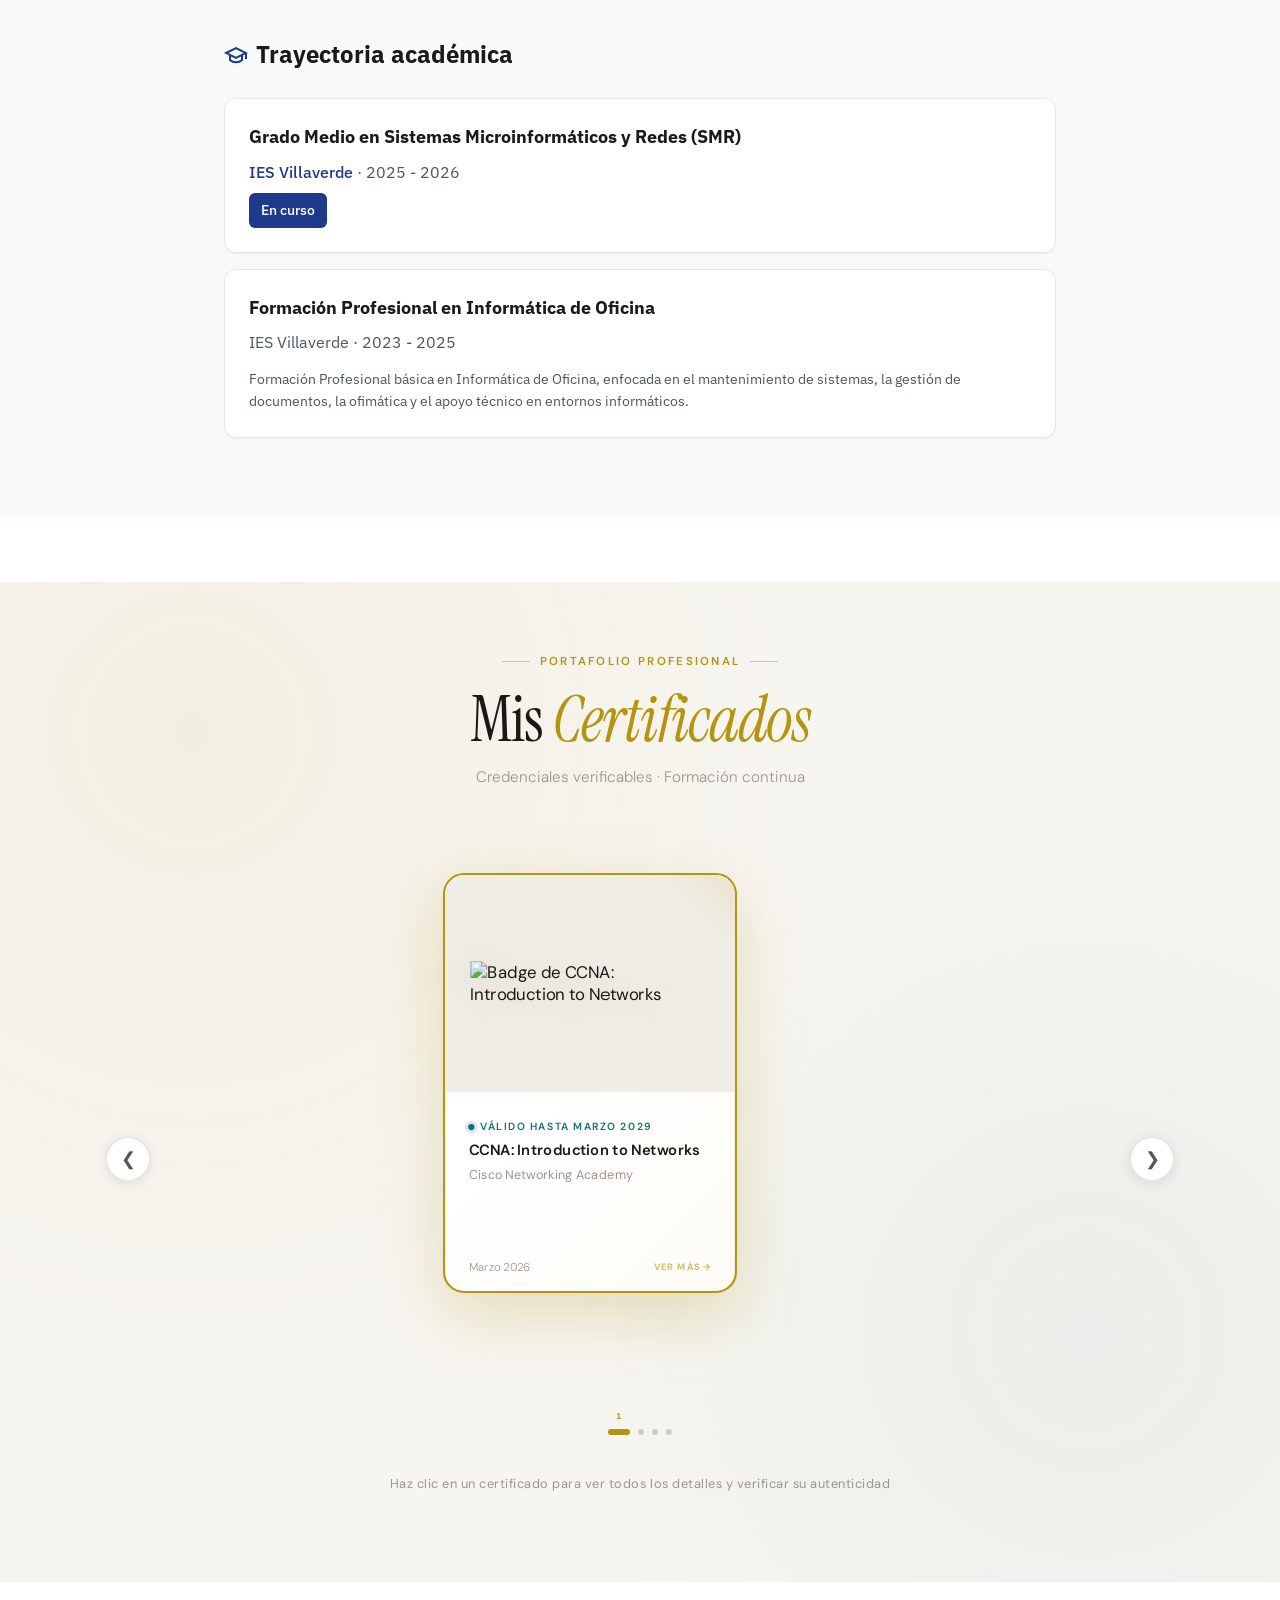
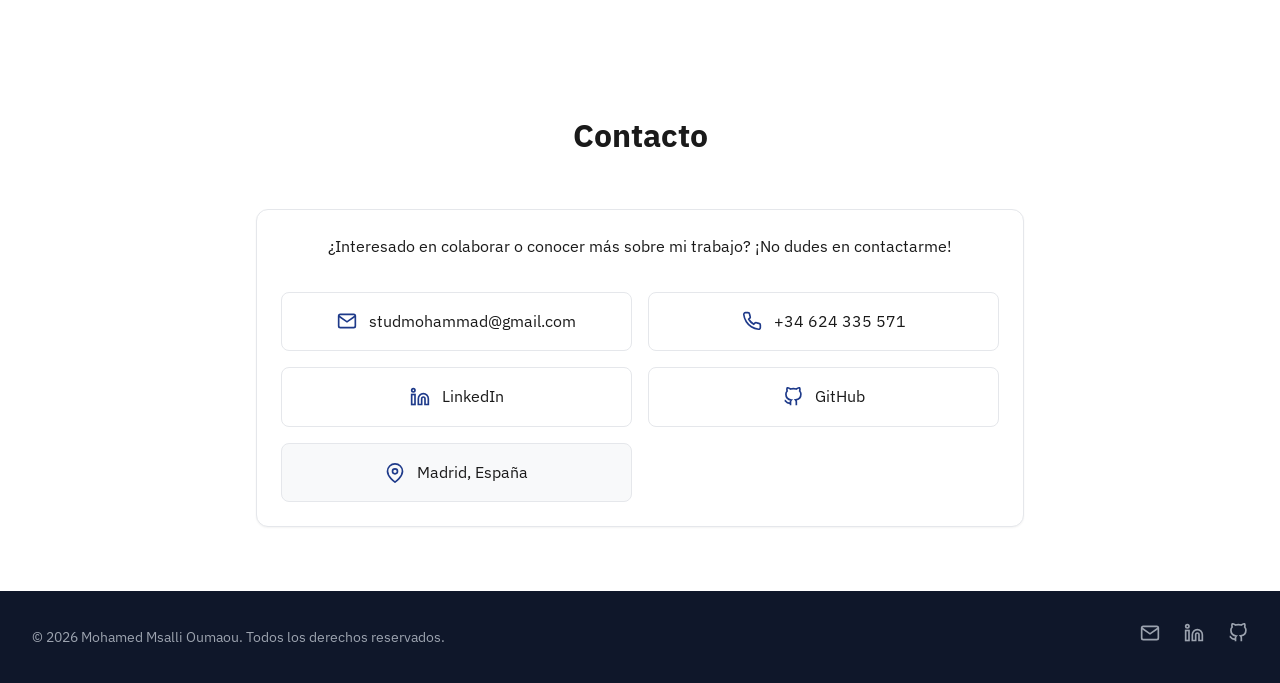
==== commit 92fc0b7f: "Quitar botón Descargar de proyectos web y añadir URL real" ====
--- a/index.html
+++ b/index.html
@@ -302,8 +302,7 @@
                         <strong>Resultado:</strong> Proyecto orientado a utilidad real, con enfoque en mejora visual, simplicidad y buena presentación.
                     </div>
                     <div class="project-links">
-                        <a href="https://ejemplo.com/probar-mejora-imagen" class="project-link" target="_blank" rel="noopener noreferrer">Probar</a>
-                        <a href="https://ejemplo.com/descargar-mejora-imagen" class="project-link" target="_blank" rel="noopener noreferrer">Descargar Prueba</a>
+                        <a href="https://moha656222.github.io/Resolve_image_resolution/#app" class="project-link" target="_blank" rel="noopener noreferrer">Probar</a>
                     </div>
                 </div>
 
@@ -329,7 +328,6 @@
                     </div>
                     <div class="project-links">
                         <a href="https://ejemplo.com/probar-quitar-fondo" class="project-link" target="_blank" rel="noopener noreferrer">Probar</a>
-                        <a href="https://ejemplo.com/descargar-quitar-fondo" class="project-link" target="_blank" rel="noopener noreferrer">Descargar Prueba</a>
                     </div>
                 </div>
 
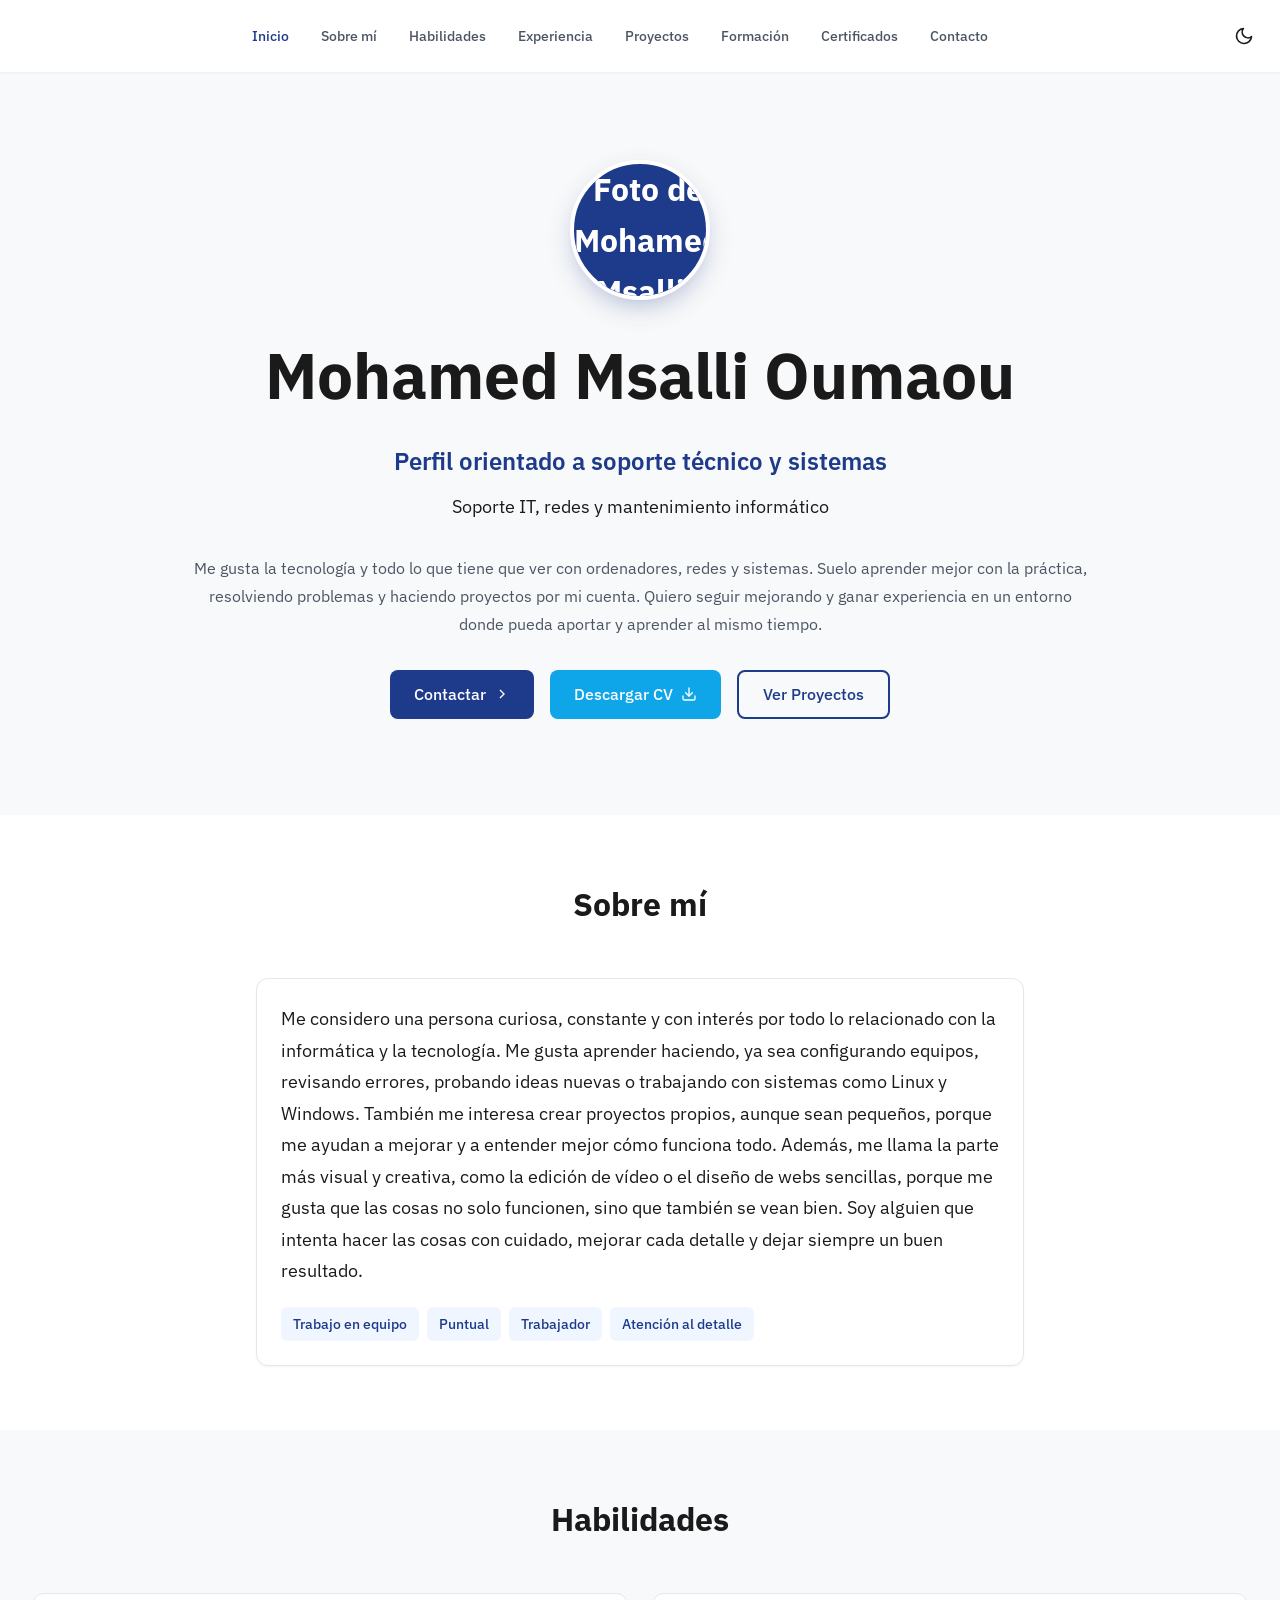
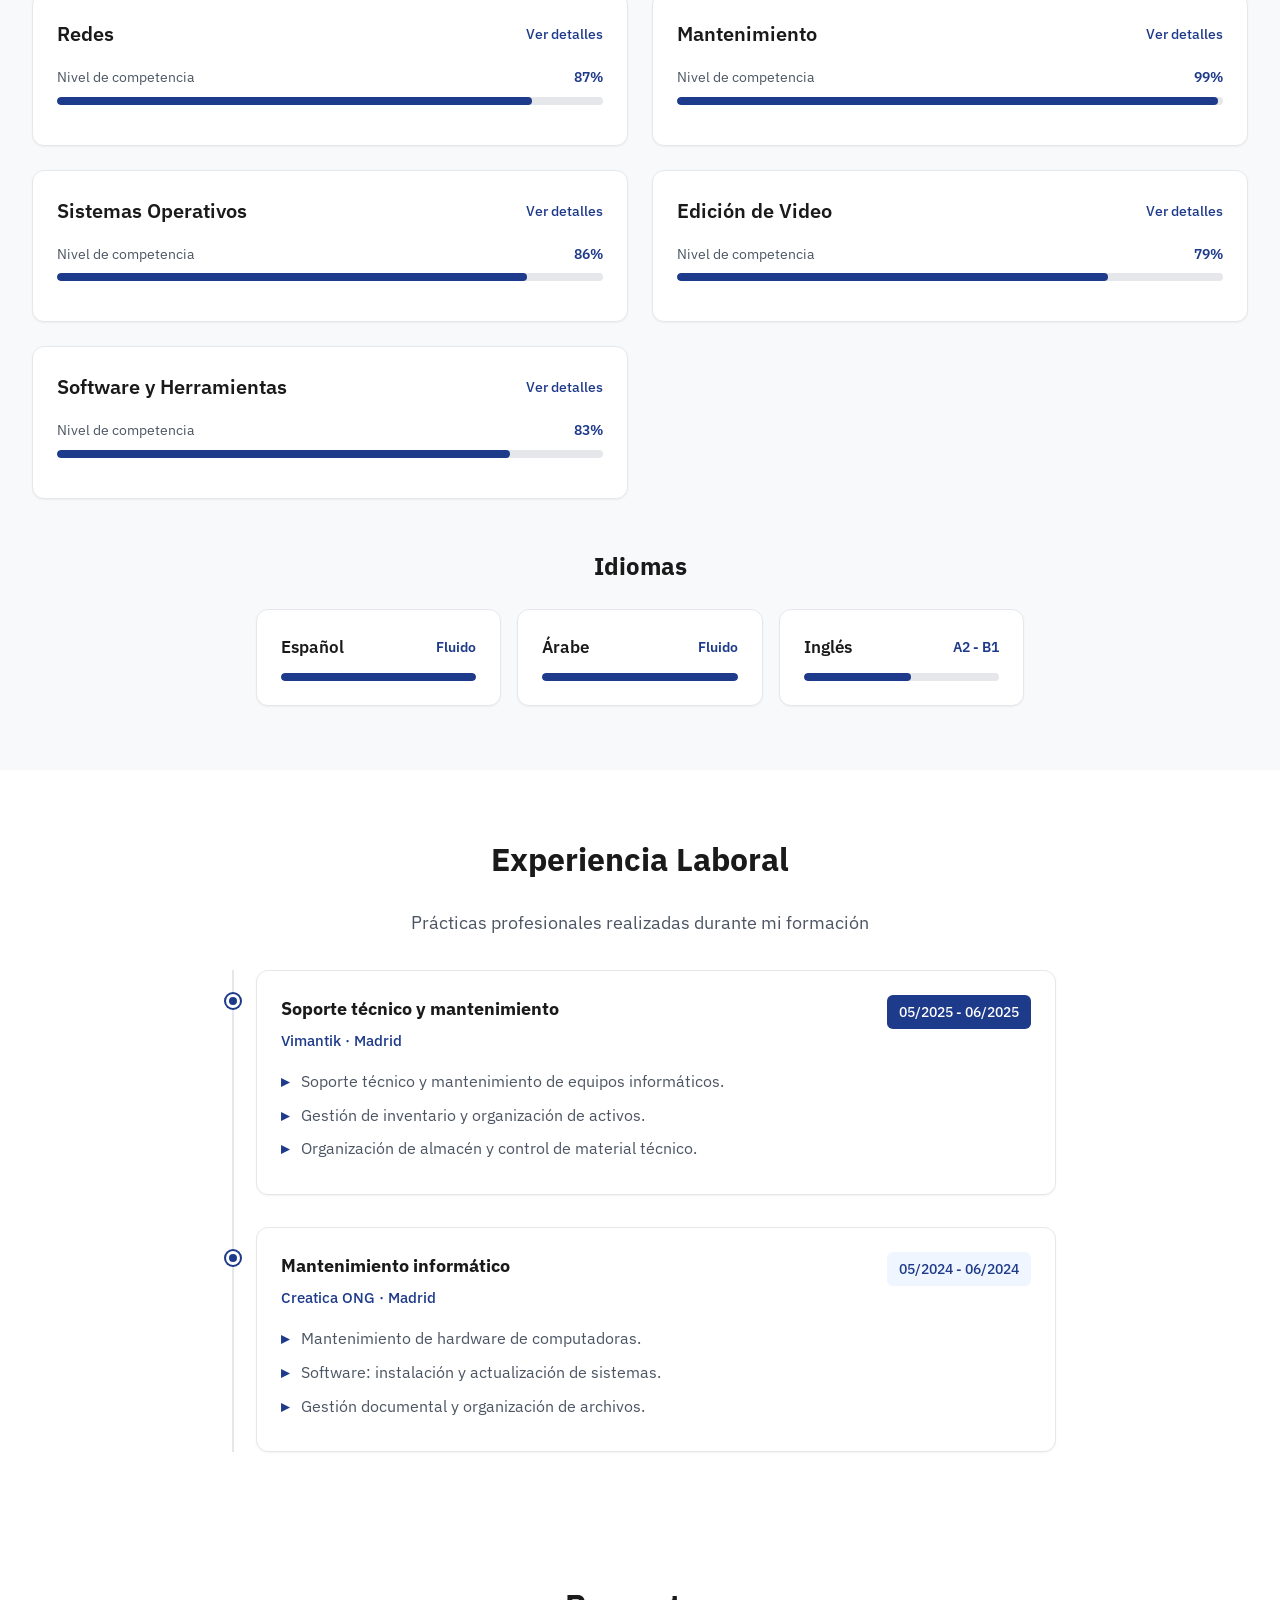
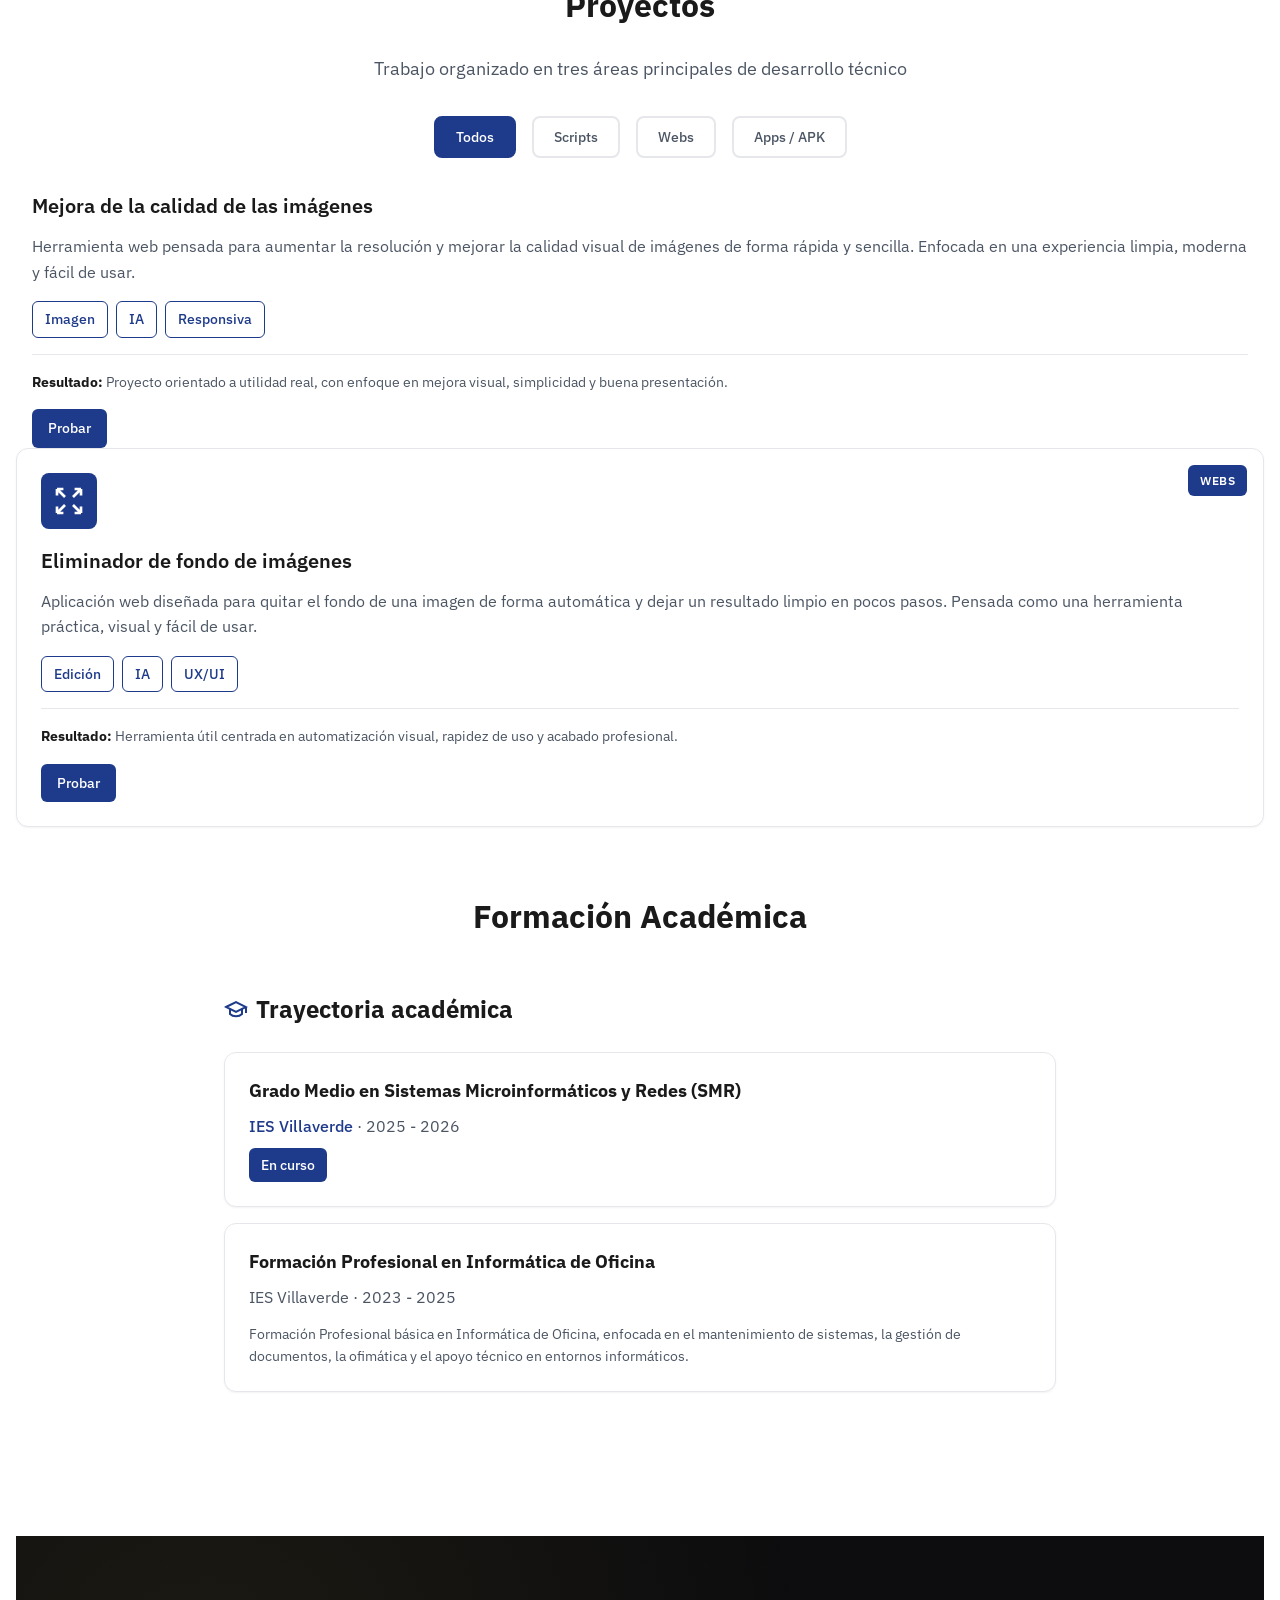
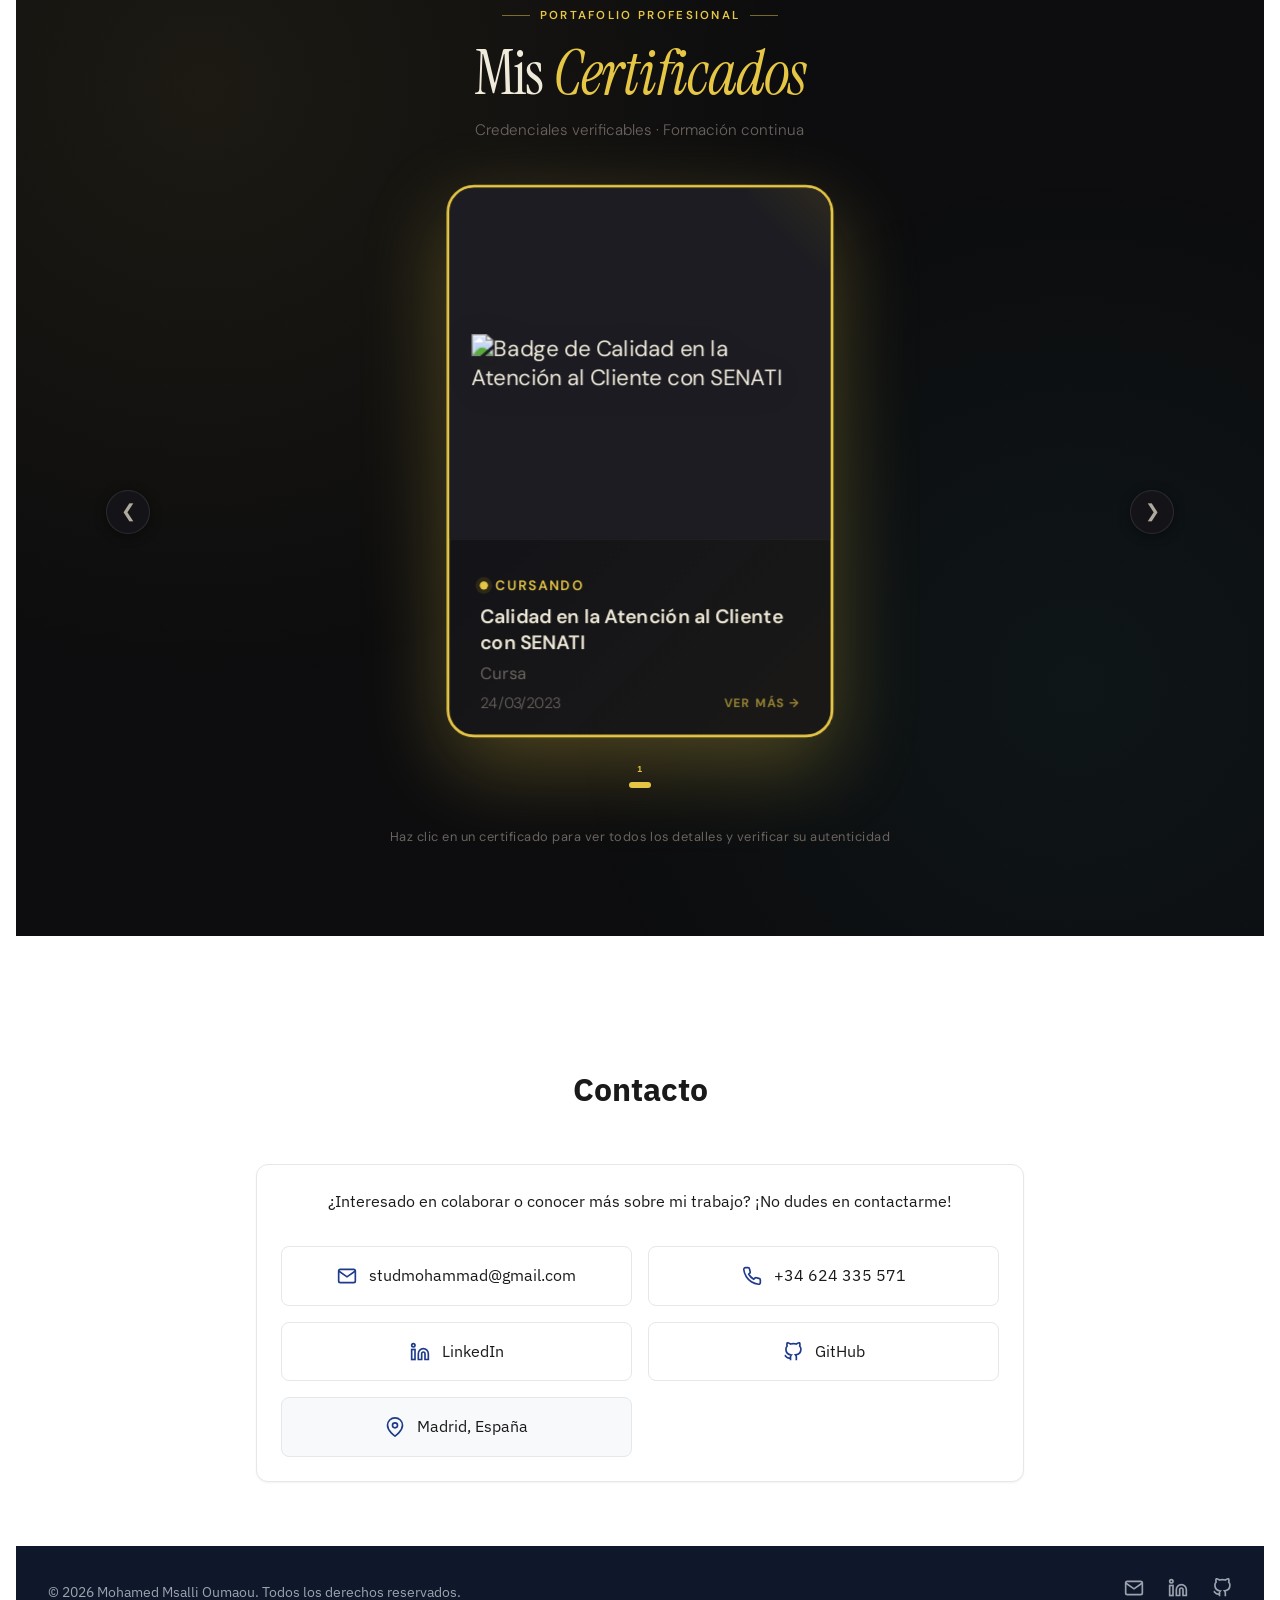
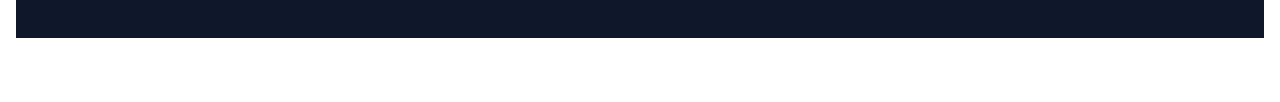
==== commit 182c9911: "Eliminar proyectos: Script Python, Packet Tracer, Apps móviles" ====
--- a/index.html
+++ b/index.html
@@ -234,58 +234,6 @@
             </div>
 
             <div class="projects-grid">
-                <div class="card project-card" data-category="scripts">
-                    <span class="project-category-badge">Scripts</span>
-                    <div class="project-icon">
-                        <svg viewBox="0 0 24 24" fill="none" stroke="currentColor" stroke-width="2">
-                            <polyline points="16 18 22 12 16 6"/>
-                            <polyline points="8 6 2 12 8 18"/>
-                        </svg>
-                    </div>
-                    <h3 class="project-title">Script de automatización con Python</h3>
-                    <p class="project-description">Desarrollo de pequeños programas para automatizar tareas básicas y practicar lógica de programación aplicada a escenarios reales.</p>
-                    <div class="project-tools">
-                        <span class="badge">Python</span>
-                        <span class="badge">VS Code</span>
-                        <span class="badge">Automatización</span>
-                    </div>
-                    <div class="project-result">
-                        <strong>Resultado:</strong> Mejora de la lógica, automatización simple y aprendizaje de estructuras básicas.
-                    </div>
-                    <div class="project-links">
-                        <a href="https://ejemplo.com/descargar-script-automatizacion" class="project-link" target="_blank" rel="noopener noreferrer">Descargar Prueba</a>
-                    </div>
-                </div>
-
-                <div class="card project-card" data-category="scripts">
-                    <span class="project-category-badge">Scripts / Redes</span>
-                    <div class="project-icon">
-                        <svg viewBox="0 0 24 24" fill="none" stroke="currentColor" stroke-width="2">
-                            <rect x="2" y="5" width="6" height="6"/>
-                            <rect x="16" y="5" width="6" height="6"/>
-                            <rect x="9" y="13" width="6" height="6"/>
-                            <path d="M5 11v2M19 11v2M12 13V8"/>
-                        </svg>
-                    </div>
-                    <h3 class="project-title">Laboratorio de red en Packet Tracer</h3>
-                    <p class="project-description">Diseño y configuración de red local básica con varios dispositivos, comprobando conectividad, direccionamiento IP y estructura de red.</p>
-                    <div class="project-tools">
-                        <span class="badge">Packet Tracer</span>
-                        <span class="badge">Configuración IP</span>
-                        <span class="badge">Diagnóstico</span>
-                    </div>
-                    <div class="project-result">
-                        <strong>Resultado:</strong> Red funcional y documentación básica de la práctica.
-                    </div>
-                    <div class="project-links">
-                        <a href="https://ejemplo.com/descargar-script-red" class="project-link" target="_blank" rel="noopener noreferrer">Descargar Prueba</a>
-                    </div>
-                </div>
-
-                <div class="card project-card" data-category="webs">
-                    <span class="project-category-badge">Webs</span>
-                    <div class="project-icon">
-                        <svg viewBox="0 0 24 24" fill="none" stroke="currentColor" stroke-width="2">
                             <rect x="3" y="3" width="18" height="18" rx="2" ry="2"/>
                             <circle cx="8.5" cy="8.5" r="1.5"/>
                             <polyline points="21 15 16 10 5 21"/>
@@ -331,28 +279,6 @@
                     </div>
                 </div>
 
-                <div class="card project-card" data-category="apps">
-                    <span class="project-category-badge">Apps / APK</span>
-                    <div class="project-icon">
-                        <svg viewBox="0 0 24 24" fill="none" stroke="currentColor" stroke-width="2">
-                            <rect x="5" y="2" width="14" height="20" rx="2" ry="2"/>
-                            <line x1="12" y1="18" x2="12.01" y2="18"/>
-                        </svg>
-                    </div>
-                    <h3 class="project-title">Aplicaciones móviles</h3>
-                    <p class="project-description">Desarrollo de aplicaciones Android (APK) enfocadas en herramientas útiles para técnicos de IT y administración de sistemas.</p>
-                    <div class="project-tools">
-                        <span class="badge">Android</span>
-                        <span class="badge">Java/Kotlin</span>
-                        <span class="badge">APK</span>
-                    </div>
-                    <div class="project-links">
-                        <a href="https://ejemplo.com/descargar-apk" class="project-link" target="_blank" rel="noopener noreferrer" download>Descargar Prueba</a>
-                    </div>
-                </div>
-            </div>
-        </div>
-    </section>
 
     <!-- Education Section -->
     <section id="formacion" class="education">
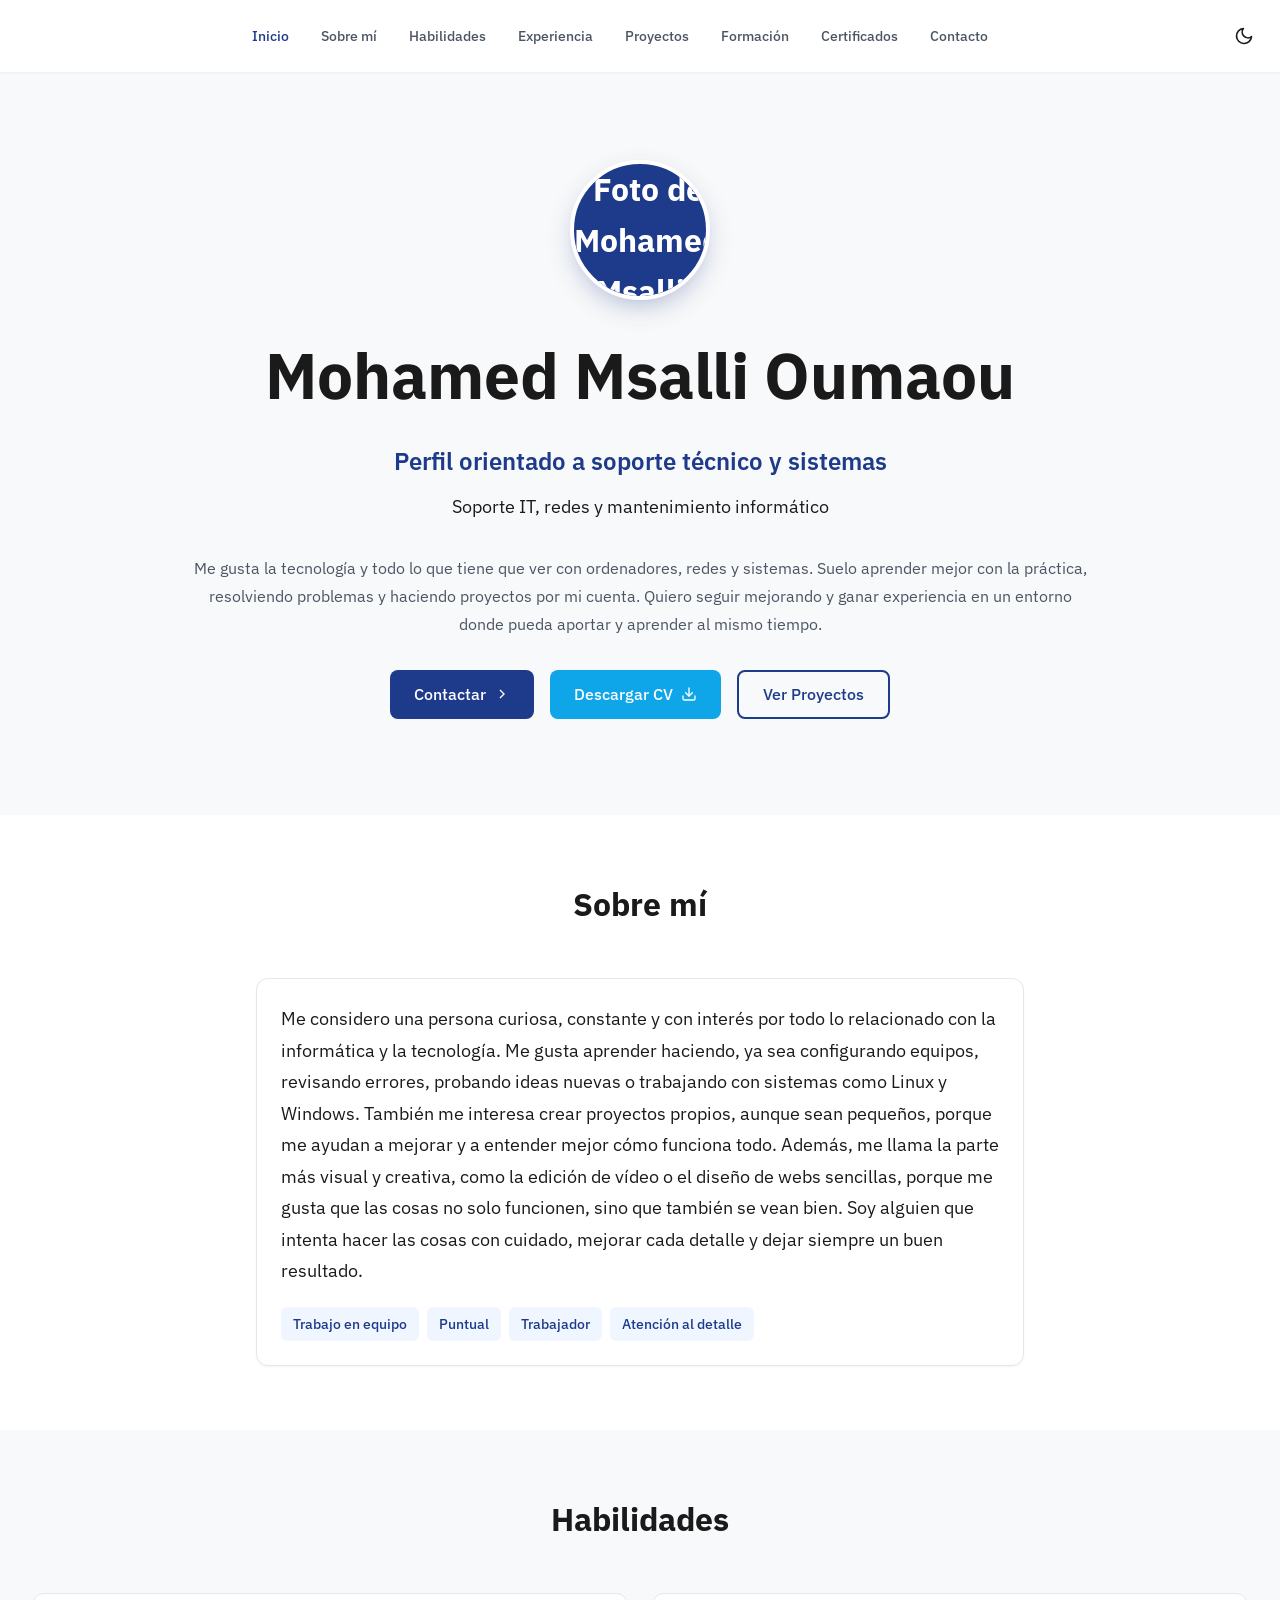
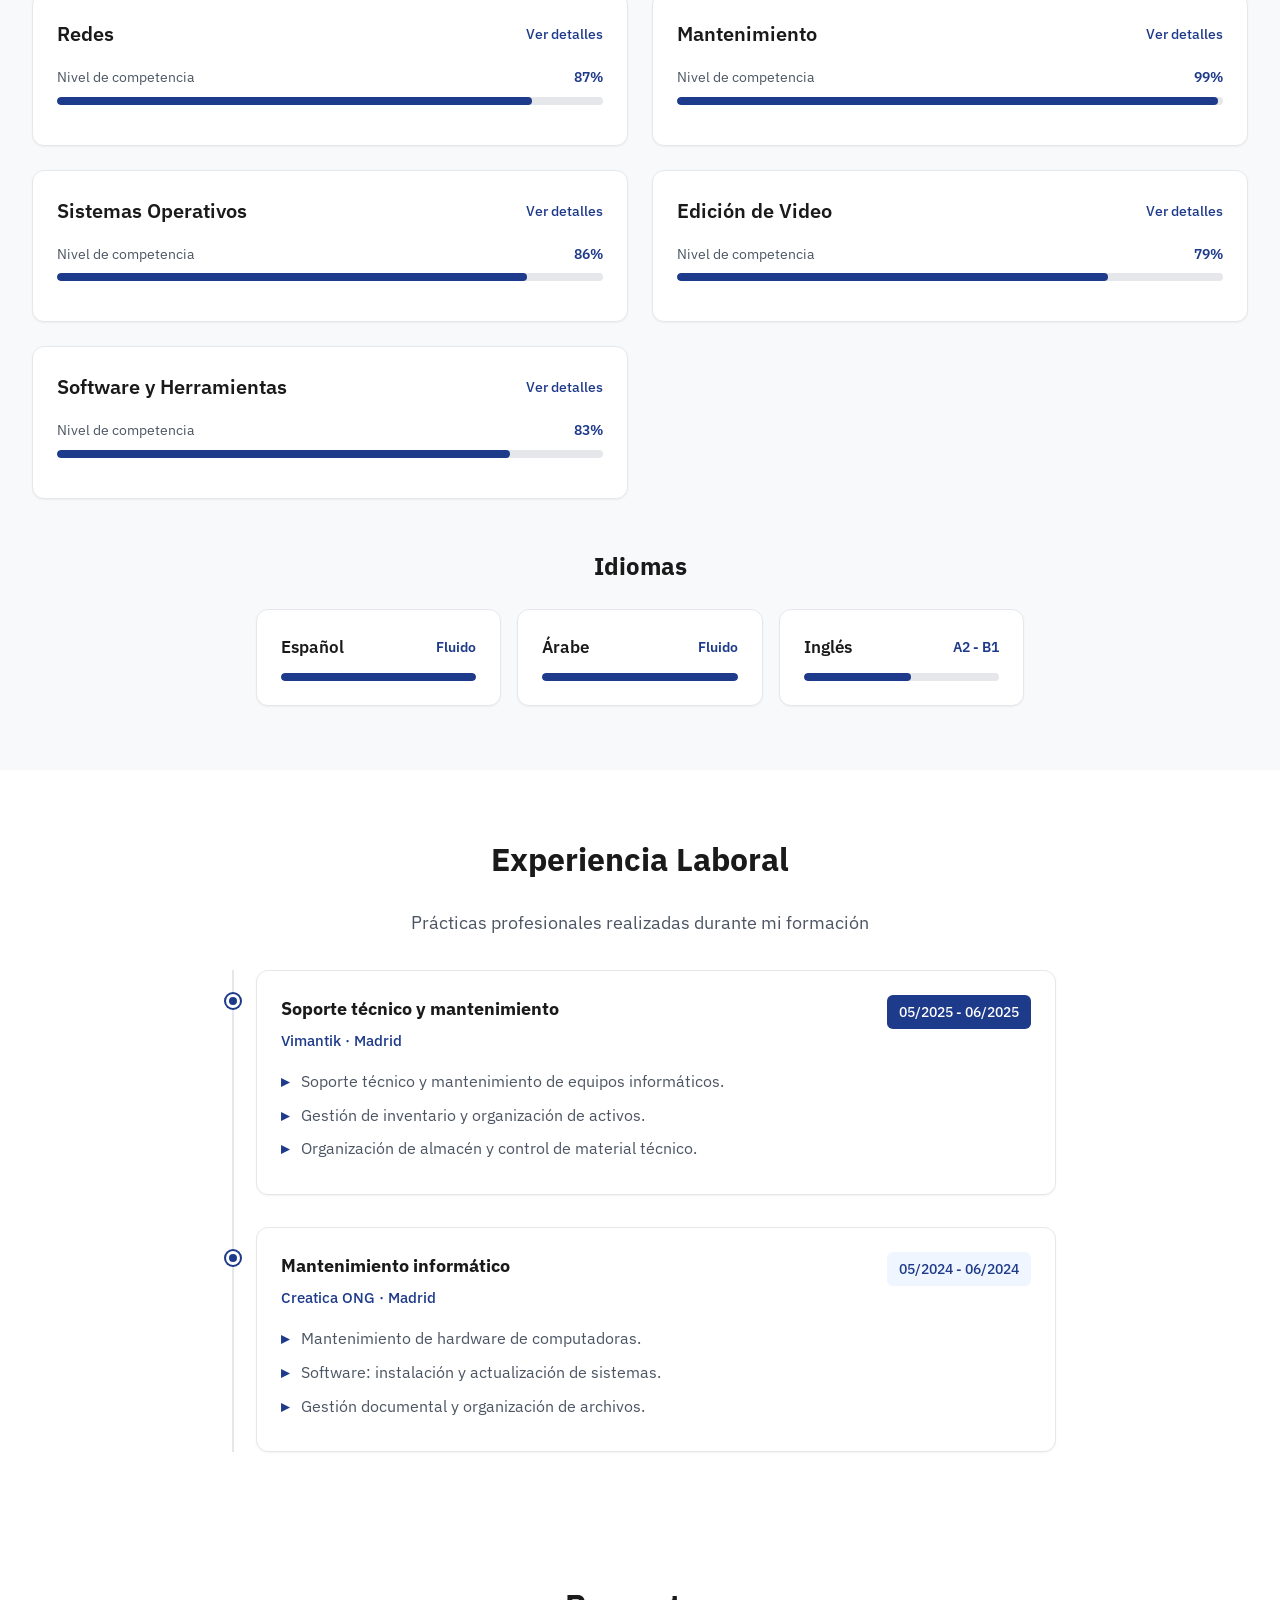
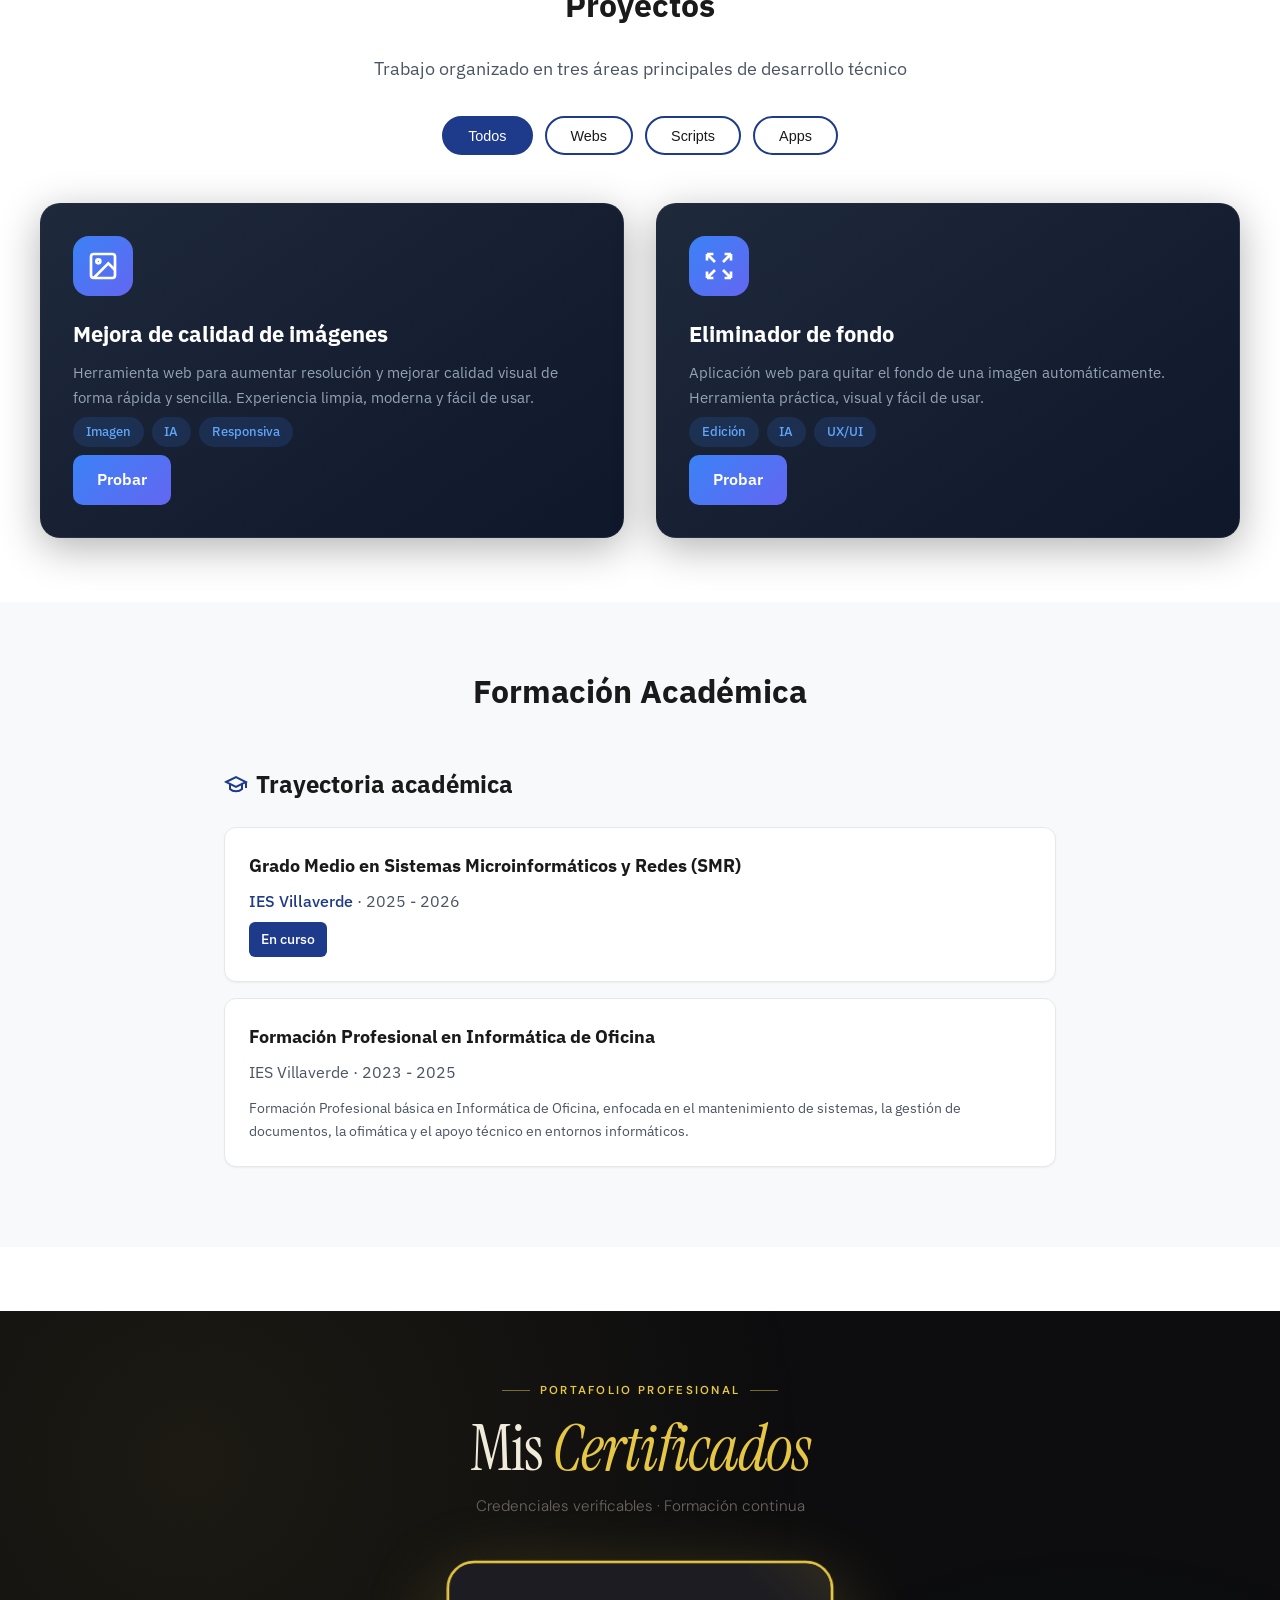
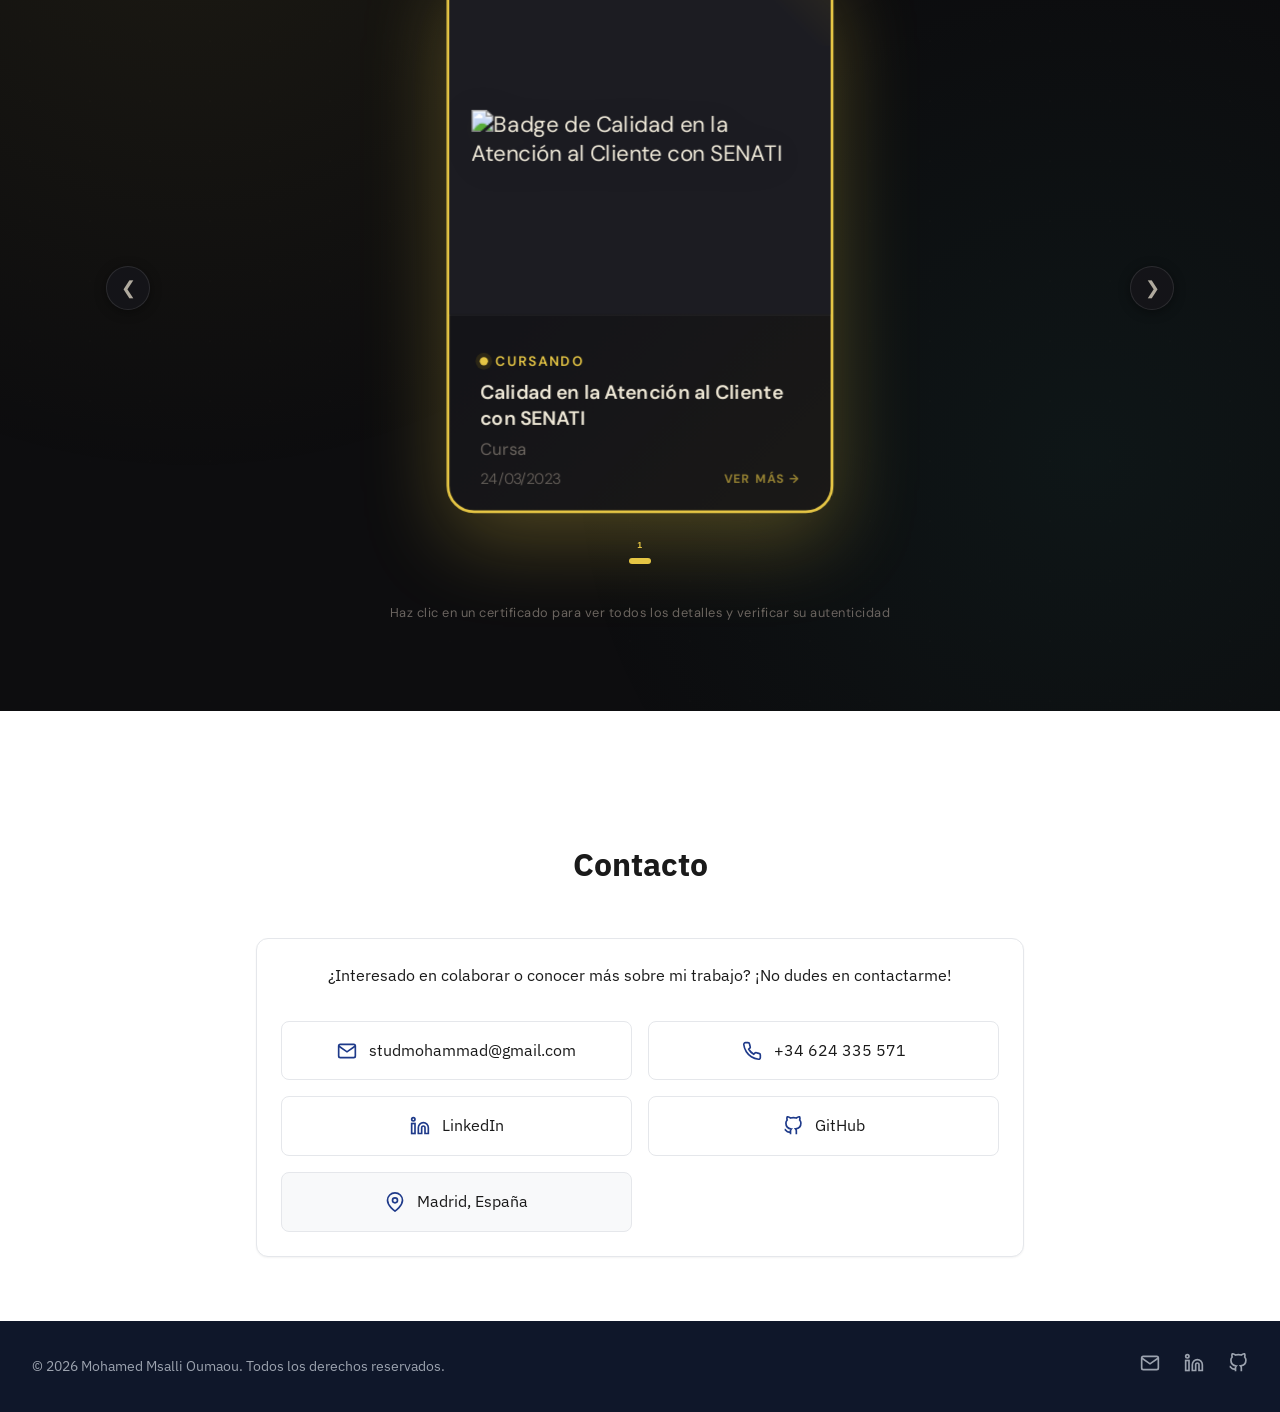
==== commit 0143d87f: "NUEVO diseño Proyectos: estructura, CSS premium, animaciones, sombras" ====
--- a/index.html
+++ b/index.html
@@ -220,64 +220,71 @@
     </section>
 
     <!-- Projects Section -->
+    <!-- Projects Section -->
     <section id="proyectos" class="projects">
         <div class="container">
             <h2 class="section-title">Proyectos</h2>
             <p class="section-subtitle">Trabajo organizado en tres áreas principales de desarrollo técnico</p>
 
-            <!-- Project Categories -->
-            <div class="project-categories">
-                <button class="category-btn active" data-category="all">Todos</button>
-                <button class="category-btn" data-category="scripts">Scripts</button>
-                <button class="category-btn" data-category="webs">Webs</button>
-                <button class="category-btn" data-category="apps">Apps / APK</button>
-            </div>
-
-            <div class="projects-grid">
-                            <rect x="3" y="3" width="18" height="18" rx="2" ry="2"/>
-                            <circle cx="8.5" cy="8.5" r="1.5"/>
-                            <polyline points="21 15 16 10 5 21"/>
-                        </svg>
-                    </div>
-                    <h3 class="project-title">Mejora de la calidad de las imágenes</h3>
-                    <p class="project-description">Herramienta web pensada para aumentar la resolución y mejorar la calidad visual de imágenes de forma rápida y sencilla. Enfocada en una experiencia limpia, moderna y fácil de usar.</p>
-                    <div class="project-tools">
-                        <span class="badge">Imagen</span>
-                        <span class="badge">IA</span>
-                        <span class="badge">Responsiva</span>
-                    </div>
-                    <div class="project-result">
-                        <strong>Resultado:</strong> Proyecto orientado a utilidad real, con enfoque en mejora visual, simplicidad y buena presentación.
-                    </div>
-                    <div class="project-links">
-                        <a href="https://moha656222.github.io/Resolve_image_resolution/#app" class="project-link" target="_blank" rel="noopener noreferrer">Probar</a>
-                    </div>
-                </div>
-
-                <div class="card project-card" data-category="webs">
-                    <span class="project-category-badge">Webs</span>
-                    <div class="project-icon">
-                        <svg viewBox="0 0 24 24" fill="none" stroke="currentColor" stroke-width="2">
-                            <path d="M21 21l-6-6m6 6v-4.8m0 4.8h-4.8"/>
-                            <path d="M3 16.2V21m0 0h4.8M3 21l6-6"/>
-                            <path d="M21 7.8V3m0 0h-4.8M21 3l-6 6"/>
-                            <path d="M3 7.8V3m0 0h4.8M3 3l6 6"/>
-                        </svg>
-                    </div>
-                    <h3 class="project-title">Eliminador de fondo de imágenes</h3>
-                    <p class="project-description">Aplicación web diseñada para quitar el fondo de una imagen de forma automática y dejar un resultado limpio en pocos pasos. Pensada como una herramienta práctica, visual y fácil de usar.</p>
-                    <div class="project-tools">
-                        <span class="badge">Edición</span>
-                        <span class="badge">IA</span>
-                        <span class="badge">UX/UI</span>
-                    </div>
-                    <div class="project-result">
-                        <strong>Resultado:</strong> Herramienta útil centrada en automatización visual, rapidez de uso y acabado profesional.
-                    </div>
-                    <div class="project-links">
-                        <a href="https://ejemplo.com/probar-quitar-fondo" class="project-link" target="_blank" rel="noopener noreferrer">Probar</a>
-                    </div>
-                </div>
+            <!-- Project Filter -->
+            <div class="project-filter">
+                <button class="filter-btn active" data-filter="all">Todos</button>
+                <button class="filter-btn" data-filter="webs">Webs</button>
+                <button class="filter-btn" data-filter="scripts">Scripts</button>
+                <button class="filter-btn" data-filter="apps">Apps</button>
+            </div>
+
+            <!-- Projects Grid Nuevo -->
+            <div class="projects-container">
+                <!-- Proyecto 1: Mejora de calidad -->
+                <article class="project-item" data-category="webs">
+                    <div class="project-card-new">
+                        <div class="project-icon-new">
+                            <svg viewBox="0 0 24 24" fill="none" stroke="currentColor" stroke-width="2">
+                                <rect x="3" y="3" width="18" height="18" rx="2"/>
+                                <circle cx="8.5" cy="8.5" r="1.5"/>
+                                <polyline points="21 15 16 10 5 21"/>
+                            </svg>
+                        </div>
+                        <div class="project-content-new">
+                            <h3>Mejora de calidad de imágenes</h3>
+                            <p>Herramienta web para aumentar resolución y mejorar calidad visual de forma rápida y sencilla. Experiencia limpia, moderna y fácil de usar.</p>
+                            <div class="project-tags">
+                                <span>Imagen</span>
+                                <span>IA</span>
+                                <span>Responsiva</span>
+                            </div>
+                            <a href="https://moha656222.github.io/Resolve_image_resolution/#app" target="_blank" class="project-link-new">Probar</a>
+                        </div>
+                    </div>
+                </article>
+
+                <!-- Proyecto 2: Eliminador de fondo -->
+                <article class="project-item" data-category="webs">
+                    <div class="project-card-new">
+                        <div class="project-icon-new">
+                            <svg viewBox="0 0 24 24" fill="none" stroke="currentColor" stroke-width="2">
+                                <path d="M21 21l-6-6m6 6v-4.8m0 4.8h-4.8"/>
+                                <path d="M3 16.2V21m0 0h4.8M3 21l6-6"/>
+                                <path d="M21 7.8V3m0 0h-4.8M21 3l-6 6"/>
+                                <path d="M3 7.8V3m0 0h4.8M3 3l6 6"/>
+                            </svg>
+                        </div>
+                        <div class="project-content-new">
+                            <h3>Eliminador de fondo</h3>
+                            <p>Aplicación web para quitar el fondo de una imagen automáticamente. Herramienta práctica, visual y fácil de usar.</p>
+                            <div class="project-tags">
+                                <span>Edición</span>
+                                <span>IA</span>
+                                <span>UX/UI</span>
+                            </div>
+                            <a href="#" class="project-link-new">Probar</a>
+                        </div>
+                    </div>
+                </article>
+            </div>
+        </div>
+    </section>
 
 
     <!-- Education Section -->
--- a/style.css
+++ b/style.css
@@ -685,21 +685,206 @@
 /* ============================================
    Projects
    ============================================ */
-.projects-grid {
+/* ============================================
+   Projects - NUEVO DISEÑO
+   ============================================ */
+
+.projects {
+    padding: 4rem 1rem;
+}
+
+.project-filter {
+    display: flex;
+    justify-content: center;
+    gap: 0.75rem;
+    margin: 2rem 0 3rem;
+    flex-wrap: wrap;
+}
+
+.filter-btn {
+    padding: 0.6rem 1.5rem;
+    border: 2px solid var(--primary-color);
+    background: transparent;
+    color: var(--text-primary);
+    border-radius: 50px;
+    cursor: pointer;
+    font-size: 0.9rem;
+    font-weight: 500;
+    transition: all 0.3s ease;
+}
+
+.filter-btn:hover,
+.filter-btn.active {
+    background: var(--primary-color);
+    color: white;
+}
+
+.projects-container {
     display: grid;
-    grid-template-columns: 1fr;
-    gap: 1.5rem;
-}
-
-.project-card {
+    grid-template-columns: repeat(auto-fit, minmax(300px, 1fr));
+    gap: 2rem;
+    max-width: 1200px;
+    margin: 0 auto;
+}
+
+.project-item {
+    display: block;
+    animation: fadeInUp 0.6s ease forwards;
+    opacity: 0;
+}
+
+.project-item:nth-child(1) { animation-delay: 0.1s; }
+.project-item:nth-child(2) { animation-delay: 0.2s; }
+
+@keyframes fadeInUp {
+    from {
+        opacity: 0;
+        transform: translateY(30px);
+    }
+    to {
+        opacity: 1;
+        transform: translateY(0);
+    }
+}
+
+.project-card-new {
+    background: linear-gradient(145deg, #1e293b, #0f172a);
+    border-radius: 20px;
+    padding: 2rem;
+    height: 100%;
+    display: flex;
+    flex-direction: column;
+    gap: 1.25rem;
+    transition: all 0.4s cubic-bezier(0.175, 0.885, 0.32, 1.275);
+    box-shadow: 0 10px 40px rgba(0, 0, 0, 0.3);
+    border: 1px solid rgba(255, 255, 255, 0.05);
     position: relative;
+    overflow: hidden;
+}
+
+.project-card-new::before {
+    content: '';
+    position: absolute;
+    top: 0;
+    left: 0;
+    right: 0;
+    height: 4px;
+    background: linear-gradient(90deg, #3b82f6, #8b5cf6);
+    opacity: 0;
+    transition: opacity 0.3s ease;
+}
+
+.project-card-new:hover {
+    transform: translateY(-10px) scale(1.02);
+    box-shadow: 0 25px 50px rgba(0, 0, 0, 0.4);
+}
+
+.project-card-new:hover::before {
     opacity: 1;
-    transition: var(--transition);
-}
-
-.project-card:hover {
-    transform: translateY(-4px);
-    box-shadow: var(--shadow-lg);
+}
+
+.project-icon-new {
+    width: 60px;
+    height: 60px;
+    background: linear-gradient(135deg, #3b82f6, #6366f1);
+    border-radius: 16px;
+    display: flex;
+    align-items: center;
+    justify-content: center;
+}
+
+.project-icon-new svg {
+    width: 32px;
+    height: 32px;
+    color: white;
+}
+
+.project-content-new h3 {
+    font-size: 1.4rem;
+    font-weight: 700;
+    color: white;
+    margin: 0 0 0.5rem;
+}
+
+.project-content-new p {
+    color: #94a3b8;
+    font-size: 0.95rem;
+    line-height: 1.6;
+    flex-grow: 1;
+}
+
+.project-tags {
+    display: flex;
+    gap: 0.5rem;
+    flex-wrap: wrap;
+    margin: 0.5rem 0;
+}
+
+.project-tags span {
+    padding: 0.3rem 0.8rem;
+    background: rgba(59, 130, 246, 0.15);
+    color: #60a5fa;
+    border-radius: 20px;
+    font-size: 0.8rem;
+    font-weight: 500;
+}
+
+.project-link-new {
+    display: inline-flex;
+    align-items: center;
+    justify-content: center;
+    padding: 0.75rem 1.5rem;
+    background: linear-gradient(135deg, #3b82f6, #6366f1);
+    color: white;
+    text-decoration: none;
+    border-radius: 10px;
+    font-weight: 600;
+    transition: all 0.3s ease;
+    margin-top: auto;
+}
+
+.project-link-new:hover {
+    transform: scale(1.05);
+    box-shadow: 0 10px 20px rgba(59, 130, 246, 0.4);
+}
+
+/* Responsive */
+@media (max-width: 768px) {
+    .projects-container {
+        grid-template-columns: 1fr;
+    }
+    
+    .project-card-new {
+        padding: 1.5rem;
+    }
+}
+
+.project-description {
+    display: -webkit-box;
+    -webkit-line-clamp: 3;
+    -webkit-box-orient: vertical;
+    overflow: hidden;
+    color: var(--text-secondary);
+    font-size: 0.9rem;
+    margin-bottom: 0.75rem;
+    line-height: 1.5;
+}
+
+.project-result {
+    display: block;
+    font-size: 0.85rem;
+    color: var(--text-secondary);
+    margin-top: auto;
+    padding-top: 0.5rem;
+}
+
+.project-tools {
+    display: flex;
+    flex-wrap: wrap;
+    gap: 0.25rem;
+    margin-bottom: 0.5rem;
+    padding-bottom: 0.5rem;
+    border-bottom: 1px solid var(--border-color);
 }
 
 .project-card.hidden { display: none; }
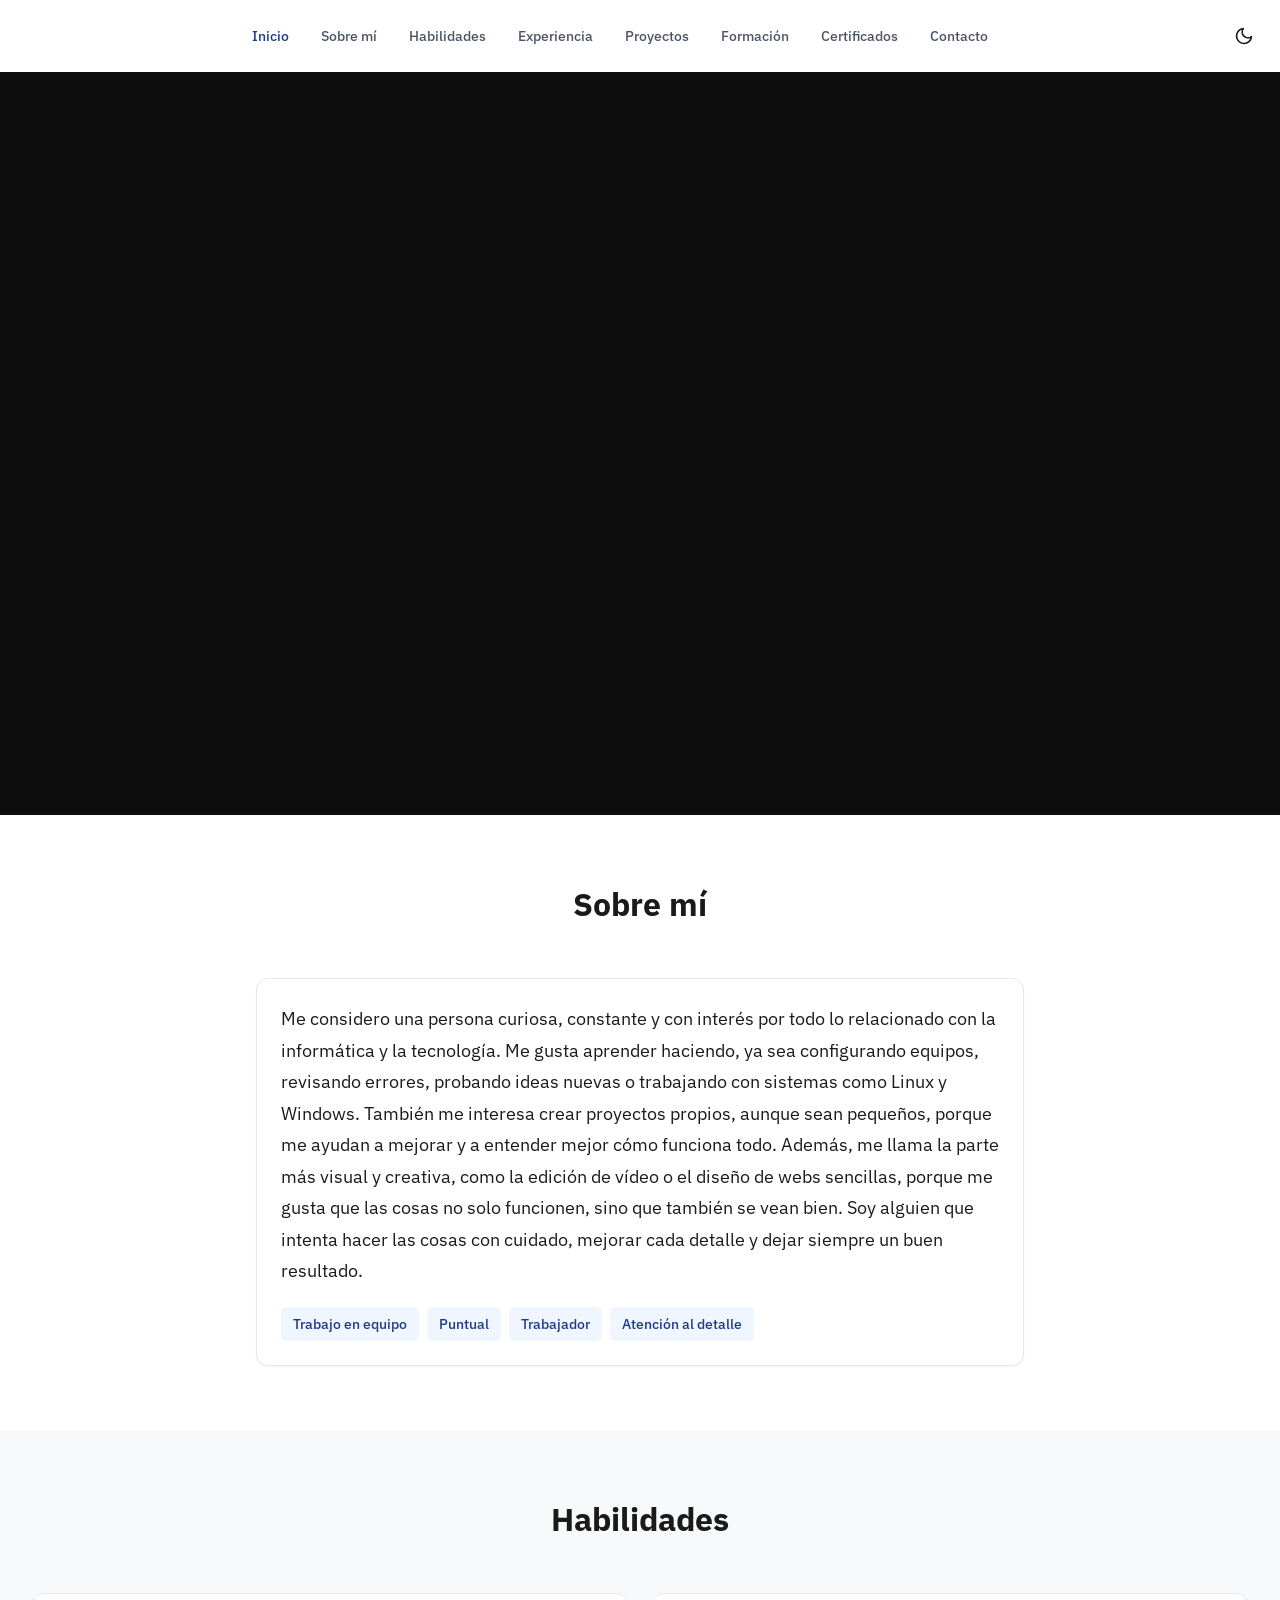
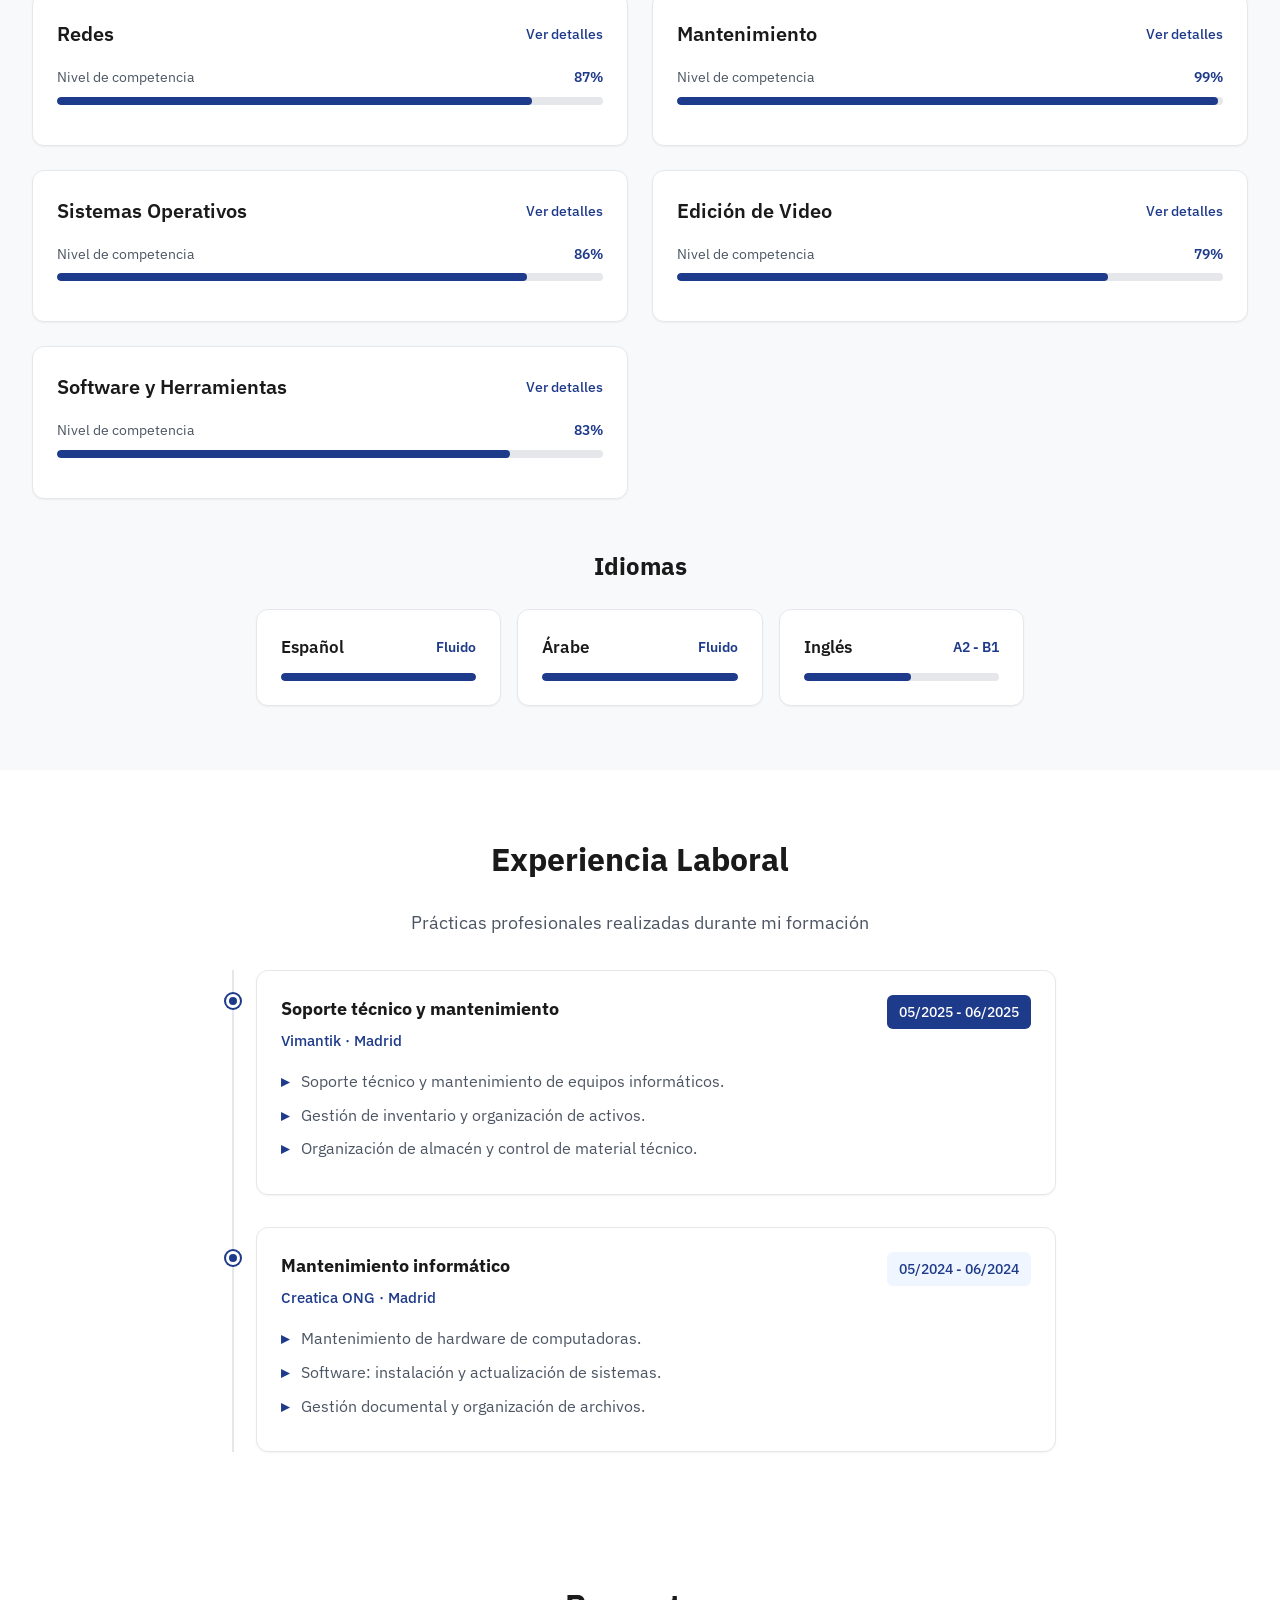
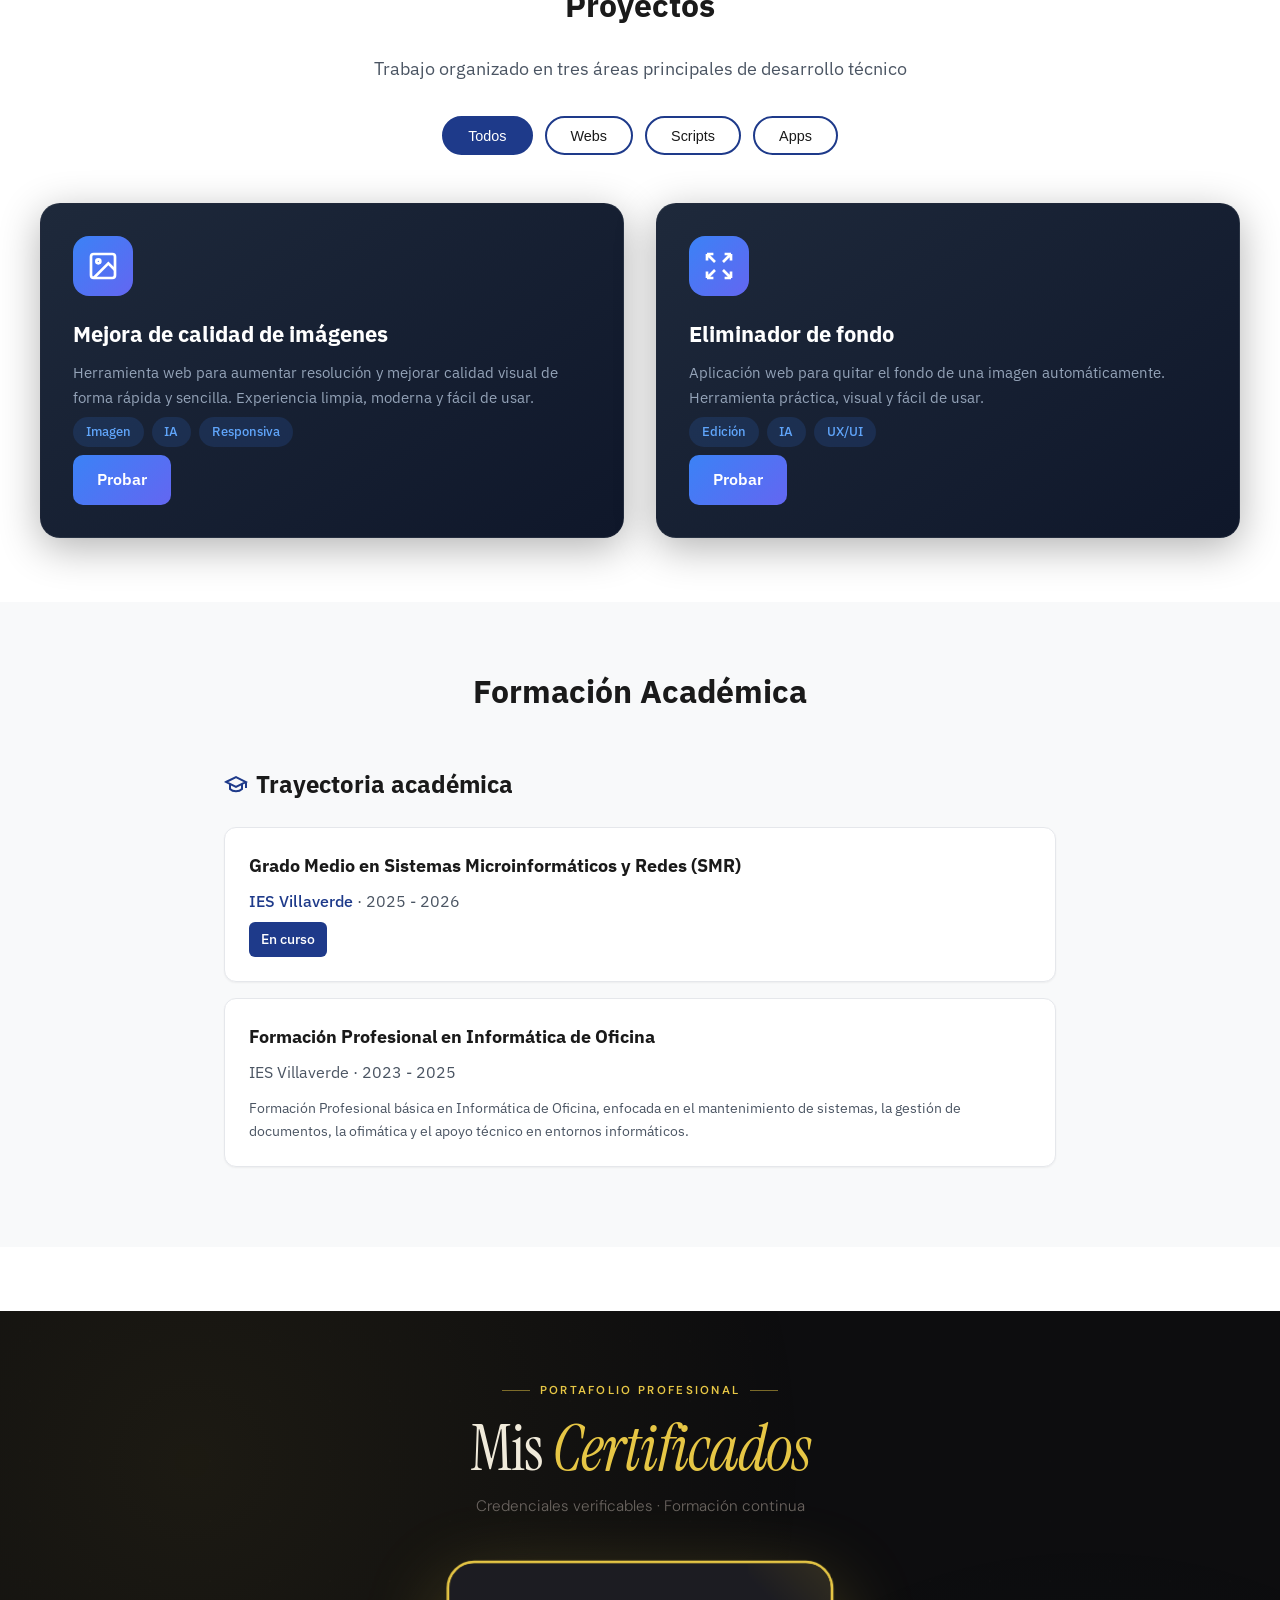
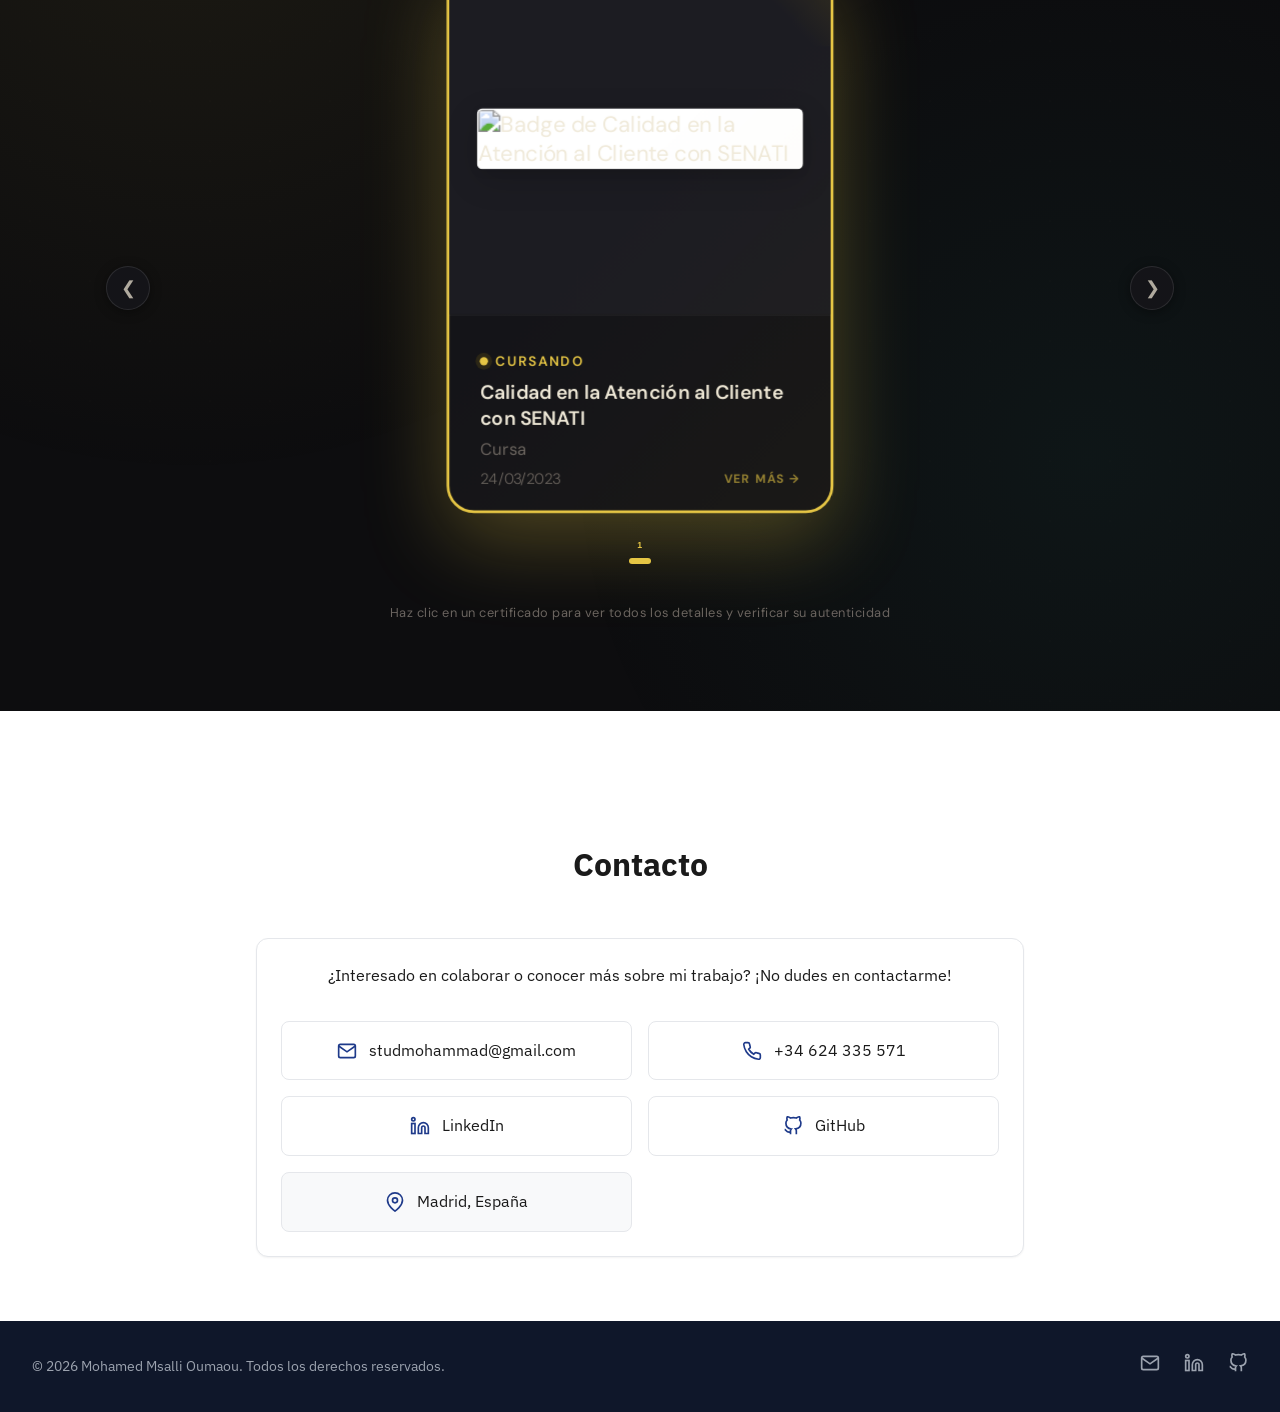
==== commit a5c83bff: "Añadir partículas al hero: modo oscuro y claro" ====
--- a/index.html
+++ b/index.html
@@ -83,6 +83,9 @@
 
     <!-- Hero Section -->
     <section id="inicio" class="hero">
+        <!-- Partículas de fondo -->
+        <div id="particles-js"></div>
+        
         <div class="container">
             <div class="hero-content">
                 <div class="avatar avatar-photo">
--- a/style.css
+++ b/style.css
@@ -246,6 +246,34 @@
 }
 
 /* ============================================
+   PARTICLES - Fondo animado premium
+   ============================================ */
+
+#particles-js {
+    position: absolute;
+    inset: 0;
+    width: 100%;
+    height: 100%;
+    z-index: 0;
+    pointer-events: none;
+}
+
+.hero {
+    position: relative;
+    overflow: hidden;
+}
+
+/* Modo Oscuro - partículas */
+:root:not([data-theme="light"]) #particles-js {
+    background: #0d0d0d;
+}
+
+/* Modo Claro - partículas */
+:root[data-theme="light"] #particles-js {
+    background: #f0f4f8;
+}
+
+/* ============================================
    Hero Section
    ============================================ */
 .hero {
@@ -762,6 +790,30 @@
     overflow: hidden;
 }
 
+/* Modo Claro */
+:root[data-theme="light"] .project-card-new {
+    background: linear-gradient(145deg, #ffffff, #f1f5f9);
+    box-shadow: 0 10px 40px rgba(0, 0, 0, 0.1);
+    border: 1px solid rgba(0, 0, 0, 0.05);
+}
+
+:root[data-theme="light"] .project-content-new h3 {
+    color: #1e293b;
+}
+
+:root[data-theme="light"] .project-content-new p {
+    color: #475569;
+}
+
+:root[data-theme="light"] .project-icon-new {
+    background: linear-gradient(135deg, #3b82f6, #6366f1);
+}
+
+:root[data-theme="light"] .project-tags span {
+    background: rgba(59, 130, 246, 0.15);
+    color: #2563eb;
+}
+
 .project-card-new::before {
     content: '';
     position: absolute;
